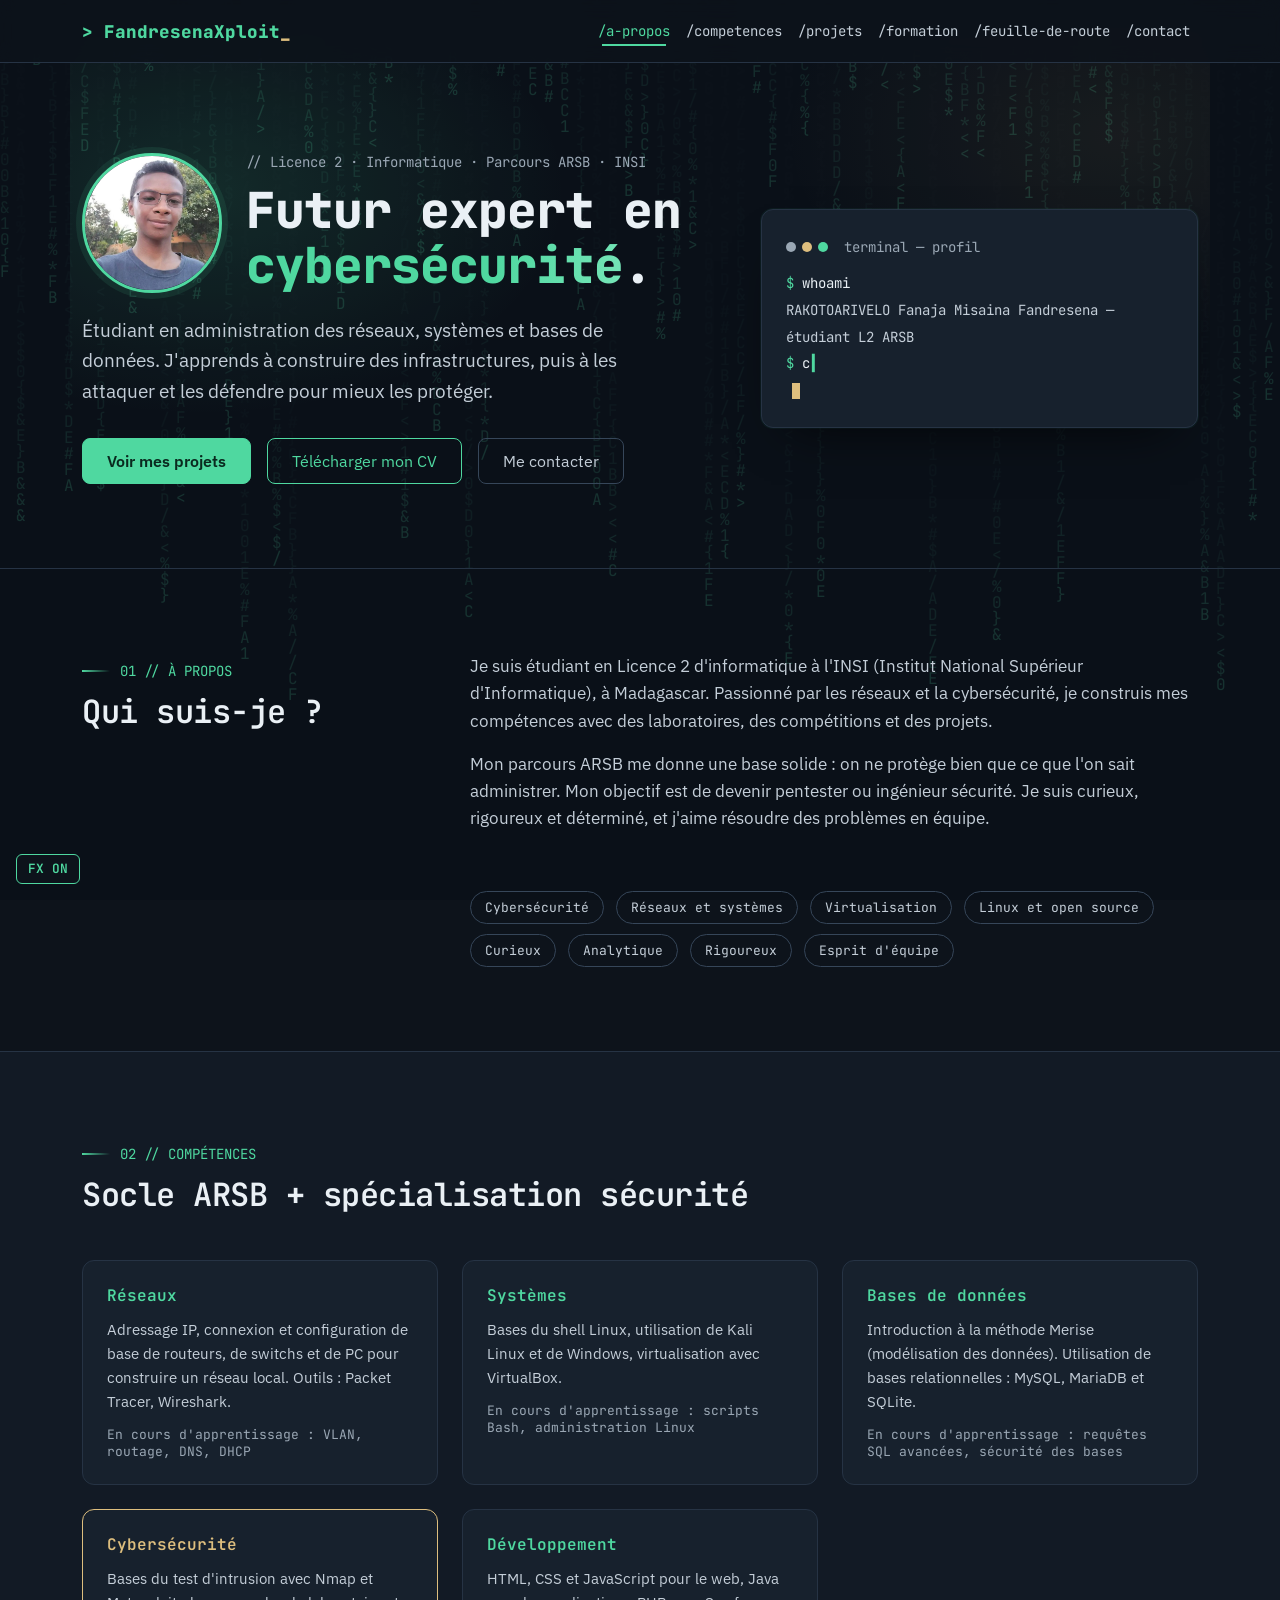
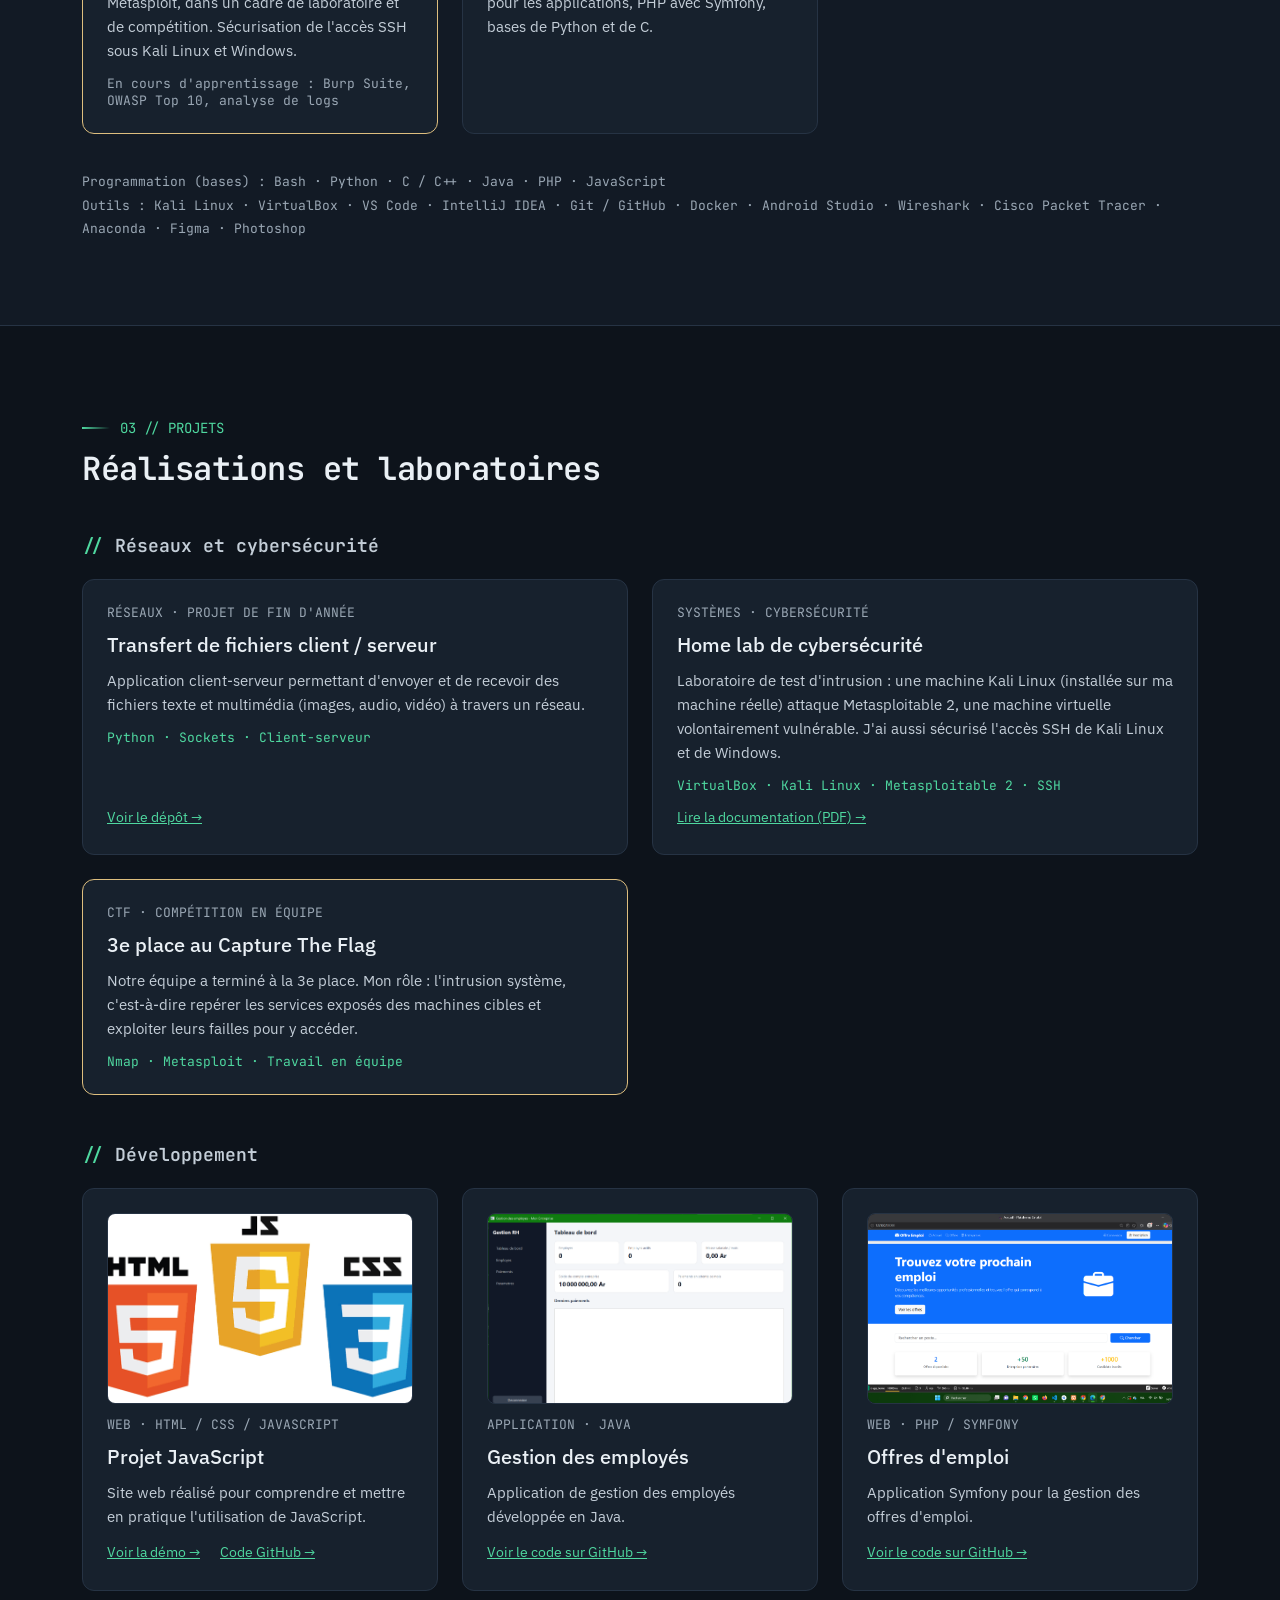
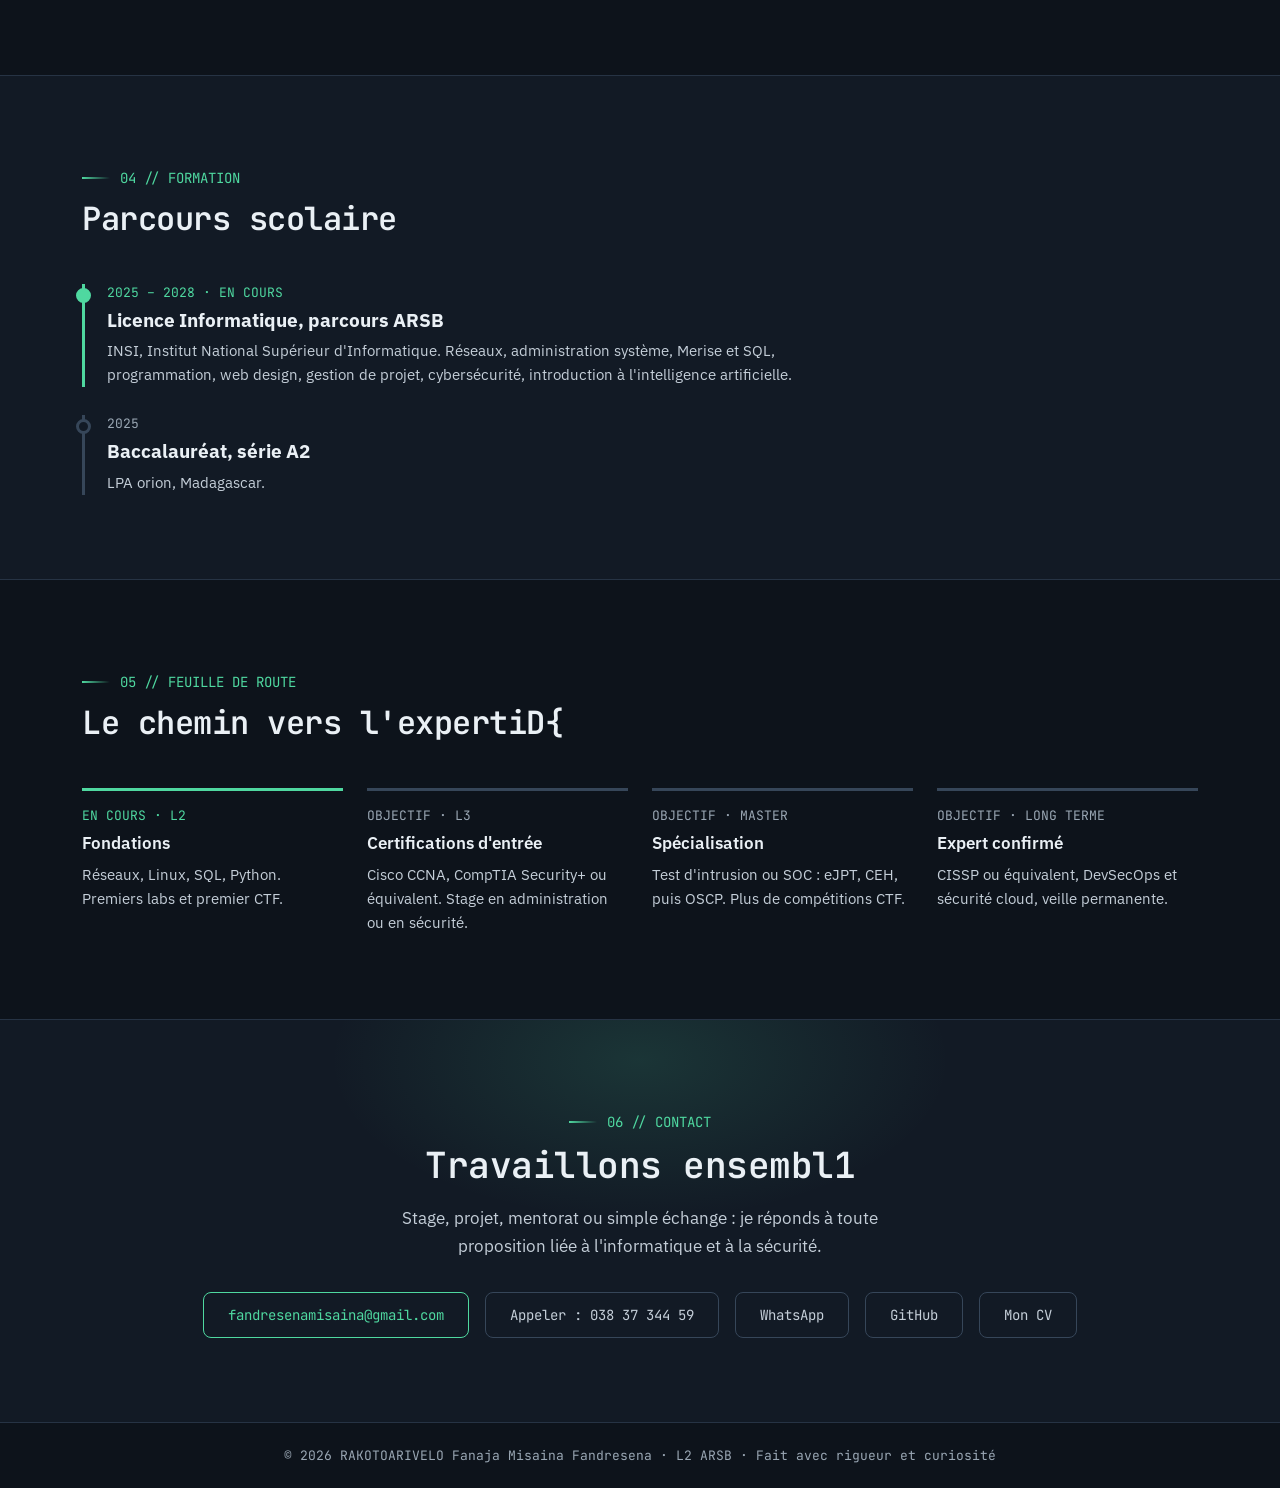
==== index.html @ 33acb869 "porte_folio_fandresena" ====
<!DOCTYPE html>
<html lang="fr" data-bs-theme="dark">

<head>
    <meta charset="utf-8">
    <meta name="viewport" content="width=device-width, initial-scale=1">
    <title>Fandresena RAKOTOARIVELO · Portfolio </title>
    <meta name="description"
        content="Portfolio de RAKOTOARIVELO Fanaja Misaina Fandresena, étudiant en L2 Informatique (parcours ARSB) à l'INSI Madagascar, futur expert en cybersécurité.">
    <meta name="keywords"
        content="Fandresena, cybersécurité, portfolio, étudiant informatique, INSI Madagascar, réseaux, Linux, pentest, CTF">
    <meta name="author" content="RAKOTOARIVELO Fanaja Misaina Fandresena">
    <meta name="robots" content="index, follow">
    <meta name="theme-color" content="#161D27">
    <link rel="canonical" href="https://fandresenamisaina.github.io/">
    <link rel="icon" type="image/png" href="favicon.png">

    <meta property="og:type" content="website">
    <meta property="og:title" content="Fandresena RAKOTOARIVELO · Portfolio">
    <meta property="og:description"
        content="Étudiant en L2 Informatique (ARSB), passionné de cybersécurité, de réseaux et d'administration système.">
    <meta property="og:url" content="https://fandresenamisaina.github.io/">
    <meta property="og:image" content="https://fandresenamisaina.github.io/images/profil.jpg">
    <meta property="og:image:alt" content="Portrait de Fandresena RAKOTOARIVELO">
    <meta property="og:locale" content="fr_FR">

    <meta name="twitter:card" content="summary">
    <meta name="twitter:title" content="Fandresena RAKOTOARIVELO · Portfolio">
    <meta name="twitter:description"
        content="Étudiant en L2 Informatique (ARSB), passionné de cybersécurité, de réseaux et d'administration système.">
    <meta name="twitter:image" content="https://fandresenamisaina.github.io/images/profil.jpg">

    <link rel="preconnect" href="https://fonts.googleapis.com">
    <link rel="preconnect" href="https://fonts.gstatic.com" crossorigin>
    <link rel="stylesheet"
        href="https://fonts.googleapis.com/css2?family=JetBrains+Mono:wght@400;600;800&family=IBM+Plex+Sans:wght@400;500;600&display=swap">

    <script type="application/ld+json">
{"@context":"https://schema.org","@type":"Person","name":"RAKOTOARIVELO Fanaja Misaina Fandresena",
"url":"https://fandresenamisaina.github.io/","image":"https://fandresenamisaina.github.io/images/profil.jpg",
"jobTitle":"Étudiant en Licence Informatique",
"knowsAbout":["Cybersécurité","Réseaux","Administration système","Test d'intrusion","Linux"],
"affiliation":{"@type":"CollegeOrUniversity","name":"INSI - Institut National Supérieur d'Informatique"},
"sameAs":["https://github.com/fandresenamisaina"]}
</script>

    <!-- Bootstrap (dossier local) puis thème du portfolio -->
    <script>document.documentElement.classList.add('js');</script>
    <link rel="stylesheet" href="bootstrap-5.3.8-dist/css/bootstrap.min.css">
    <link rel="stylesheet" href="css/folio.css">
    <link rel="stylesheet" href="css/cyber.css">
    <link rel="stylesheet" href="css/reveal.css">

</head>

<body data-bs-spy="scroll" data-bs-target="#menu" data-bs-offset="80">
    <a class="skip" href="#main">Aller au contenu</a>

    <header class="sticky-top">
        <nav class="navbar navbar-expand-lg" aria-label="Navigation principale">
            <div class="container">
                <a class="navbar-brand" href="#main">&gt; FandresenaXploit<span>_</span></a>
                <button class="navbar-toggler" type="button" data-bs-toggle="collapse" data-bs-target="#menu"
                    aria-controls="menu" aria-expanded="false" aria-label="Ouvrir le menu">
                    <span class="navbar-toggler-icon"></span>
                </button>
                <div class="collapse navbar-collapse justify-content-end" id="menu">
                    <ul class="navbar-nav">
                        <li class="nav-item"><a class="nav-link" href="#apropos">/a-propos</a></li>
                        <li class="nav-item"><a class="nav-link" href="#competences">/competences</a></li>
                        <li class="nav-item"><a class="nav-link" href="#projets">/projets</a></li>
                        <li class="nav-item"><a class="nav-link" href="#formation">/formation</a></li>
                        <li class="nav-item"><a class="nav-link" href="#feuille">/feuille-de-route</a></li>
                        <li class="nav-item"><a class="nav-link" href="#contact">/contact</a></li>
                    </ul>
                </div>
            </div>
        </nav>
    </header>

    <main id="main">

        <!-- ACCUEIL -->
        <div class="container hero">
            <div class="row align-items-center g-5">
                <div class="col-lg-7">
                    <div class="id-row">
                        <img class="photo" src="images/profil.jpg" width="140" height="140" loading="eager"
                            fetchpriority="high" decoding="async" alt="Portrait de Fandresena RAKOTOARIVELO"
                            onerror="this.style.display='none'">
                        <div class="id-text">
                            <div class="kicker">// Licence 2 · Informatique · Parcours ARSB · INSI</div>
                            <h1>Futur expert en <em>cybersécurité</em>.</h1>
                        </div>
                    </div>
                    <p class="hero-lead">Étudiant en administration des réseaux, systèmes et bases de données.
                        J'apprends à construire des infrastructures, puis à les attaquer et les défendre pour mieux les
                        protéger.</p>
                    <div class="btns d-flex flex-wrap gap-3">
                        <a class="btn btn-folio primary" href="#projets">Voir mes projets</a>
                        <a class="btn btn-folio" href="Documentation/CV Fandresena_ARSB.pdf"
                            download="CV_Fandresena_RAKOTOARIVELO.pdf">Télécharger mon CV</a>
                        <a class="btn btn-folio ghost" href="#contact">Me contacter</a>
                    </div>
                </div>
                <div class="col-lg-5">
                    <div class="term" role="img"
                        aria-label="Profil au format terminal : étudiant L2 ARSB, objectif expert en cybersécurité et administration système, en apprentissage continu">
                        <div class="title">terminal — profil</div>
                        <div><span class="p">$</span> whoami</div>
                        <div class="out">RAKOTOARIVELO Fanaja Misaina Fandresena — étudiant L2 ARSB</div>
                        <div><span class="p">$</span> cat objectif.txt</div>
                        <div class="out">Devenir expert en cybersécurité et administration système</div>
                        <div><span class="p">$</span> ls focus/</div>
                        <div class="out">reseaux/ systemes/ bases-de-donnees/ pentest/ defense/</div>
                        <div><span class="p">$</span> status</div>
                        <div class="warn">en apprentissage continu</div>
                    </div>
                </div>
            </div>
        </div>

        <!-- A PROPOS -->
        <section id="apropos" aria-labelledby="t-apropos">
            <div class="container about">
                <div class="row g-5">
                    <div class="col-lg-4">
                        <div class="tag">01 // À PROPOS</div>
                        <h2 id="t-apropos">Qui suis-je ?</h2>
                    </div>
                    <div class="col-lg-8">
                        <p>Je suis étudiant en Licence 2 d'informatique à l'INSI (Institut National Supérieur
                            d'Informatique), à Madagascar. Passionné par les réseaux et la cybersécurité, je construis
                            mes compétences avec des laboratoires, des compétitions et des projets.</p>
                        <p>Mon parcours ARSB me donne une base solide : on ne protège bien que ce que l'on sait
                            administrer. Mon objectif est de devenir pentester ou ingénieur sécurité. Je suis curieux,
                            rigoureux et déterminé, et j'aime résoudre des problèmes en équipe.</p>
                        <div class="pills">
                            <span class="badge rounded-pill">Malagasy (maternelle)</span>
                            <span class="badge rounded-pill">Français (B2)</span>
                        </div>
                        <div class="pills">
                            <span class="badge rounded-pill">Cybersécurité</span>
                            <span class="badge rounded-pill">Réseaux et systèmes</span>
                            <span class="badge rounded-pill">Virtualisation</span>
                            <span class="badge rounded-pill">Linux et open source</span>
                        </div>
                        <div class="pills">
                            <span class="badge rounded-pill">Curieux</span>
                            <span class="badge rounded-pill">Analytique</span>
                            <span class="badge rounded-pill">Rigoureux</span>
                            <span class="badge rounded-pill">Esprit d'équipe</span>
                        </div>
                    </div>
                </div>
            </div>
        </section>

        <!-- COMPETENCES -->
        <section id="competences" class="alt" aria-labelledby="t-competences">
            <div class="container">
                <div class="tag">02 // COMPÉTENCES</div>
                <h2 id="t-competences">Socle ARSB + spécialisation sécurité</h2>
                <div class="row g-4">
                    <div class="col-md-6 col-lg-4">
                        <div class="card">
                            <div class="card-body">
                                <div class="name">Réseaux</div>
                                <div class="desc">Adressage IP, connexion et configuration de base de routeurs, de
                                    switchs
                                    et de PC pour construire un réseau local. Outils : Packet Tracer, Wireshark.</div>
                                <div class="meta">En cours d'apprentissage : VLAN, routage, DNS, DHCP</div>
                            </div>
                        </div>
                    </div>
                    <div class="col-md-6 col-lg-4">
                        <div class="card">
                            <div class="card-body">
                                <div class="name">Systèmes</div>
                                <div class="desc">Bases du shell Linux, utilisation de Kali Linux et de Windows,
                                    virtualisation avec VirtualBox.</div>
                                <div class="meta">En cours d'apprentissage : scripts Bash, administration Linux</div>
                            </div>
                        </div>
                    </div>
                    <div class="col-md-6 col-lg-4">
                        <div class="card">
                            <div class="card-body">
                                <div class="name">Bases de données</div>
                                <div class="desc">Introduction à la méthode Merise (modélisation des données).
                                    Utilisation
                                    de bases relationnelles : MySQL, MariaDB et SQLite.</div>
                                <div class="meta">En cours d'apprentissage : requêtes SQL avancées, sécurité des bases
                                </div>
                            </div>
                        </div>
                    </div>
                    <div class="col-md-6 col-lg-4">
                        <div class="card hl">
                            <div class="card-body">
                                <div class="name">Cybersécurité</div>
                                <div class="desc">Bases du test d'intrusion avec Nmap et Metasploit, dans un cadre de
                                    laboratoire et de compétition. Sécurisation de l'accès SSH sous Kali Linux et
                                    Windows.
                                </div>
                                <div class="meta">En cours d'apprentissage : Burp Suite, OWASP Top 10, analyse de logs
                                </div>
                            </div>
                        </div>
                    </div>
                    <div class="col-md-6 col-lg-4">
                        <div class="card">
                            <div class="card-body">
                                <div class="name">Développement</div>
                                <div class="desc">HTML, CSS et JavaScript pour le web, Java pour les applications, PHP
                                    avec
                                    Symfony, bases de Python et de C.</div>
                            </div>
                        </div>
                    </div>
                </div>
                <div class="note">Programmation (bases) : Bash · Python · C / C++ · Java · PHP · JavaScript<br>
                    Outils : Kali Linux · VirtualBox · VS Code · IntelliJ IDEA · Git / GitHub · Docker · Android Studio
                    · Wireshark · Cisco Packet Tracer · Anaconda · Figma · Photoshop</div>
            </div>
        </section>

        <!-- PROJETS -->
        <section id="projets" aria-labelledby="t-projets">
            <div class="container">
                <div class="tag">03 // PROJETS</div>
                <h2 id="t-projets">Réalisations et laboratoires</h2>

                <h3 class="sub">Réseaux et cybersécurité</h3>
                <div class="row g-4">
                    <div class="col-md-6">
                        <article class="card">
                            <div class="card-body">
                                <div class="meta">RÉSEAUX · PROJET DE FIN D'ANNÉE</div>
                                <h3>Transfert de fichiers client / serveur</h3>
                                <p>Application client-serveur permettant d'envoyer et de recevoir des fichiers texte et
                                    multimédia (images, audio, vidéo) à travers un réseau.</p>
                                <div class="stack">Python · Sockets · Client-serveur</div>
                                <div class="row-links"><a
                                        href="https://github.com/KIADY04/Sujet4_Transfert_de_Fichiers_Multim-dia_et_Textes_Client_Serveur"
                                        target="_blank" rel="noopener noreferrer">Voir le dépôt →</a></div>
                            </div>
                        </article>
                    </div>
                    <div class="col-md-6">
                        <article class="card">
                            <div class="card-body">
                                <div class="meta">SYSTÈMES · CYBERSÉCURITÉ</div>
                                <h3>Home lab de cybersécurité</h3>
                                <p>Laboratoire de test d'intrusion : une machine Kali Linux (installée sur ma machine
                                    réelle) attaque Metasploitable 2, une machine virtuelle volontairement vulnérable.
                                    J'ai
                                    aussi sécurisé l'accès SSH de Kali Linux et de Windows.</p>
                                <div class="stack">VirtualBox · Kali Linux · Metasploitable 2 · SSH</div>
                                <div class="row-links"><a href="Documentation/Documentation_SSH.pdf" target="_blank"
                                        rel="noopener noreferrer">Lire la documentation (PDF) →</a></div>
                            </div>
                        </article>
                    </div>
                    <div class="col-md-6">
                        <article class="card hl">
                            <div class="card-body">
                                <div class="meta">CTF · COMPÉTITION EN ÉQUIPE</div>
                                <h3>3e place au Capture The Flag</h3>
                                <!-- À COMPLÉTER : nom de l'événement, date, nombre d'équipes (ex. « 3e sur 20 équipes, CTF INSI 2026 ») -->
                                <p>Notre équipe a terminé à la 3e place. Mon rôle : l'intrusion système, c'est-à-dire
                                    repérer les services exposés des machines cibles et exploiter leurs failles pour y
                                    accéder.</p>
                                <div class="stack">Nmap · Metasploit · Travail en équipe</div>
                            </div>
                        </article>
                    </div>
                </div>

                <h3 class="sub">Développement</h3>
                <div class="row g-4">
                    <div class="col-md-6 col-lg-4">
                        <article class="card">
                            <div class="card-body">
                                <a class="shot" href="https://fandresenamisaina.github.io/projetjavascript/"
                                    target="_blank" rel="noopener noreferrer"
                                    aria-label="Ouvrir la démo en ligne du projet JavaScript">
                                    <img src="images/images.png" width="640" height="400" loading="lazy"
                                        decoding="async" alt="Capture d'écran du projet JavaScript"
                                        onerror="this.style.display='none'">
                                </a>
                                <div class="meta">WEB · HTML / CSS / JAVASCRIPT</div>
                                <h3>Projet JavaScript</h3>
                                <p>Site web réalisé pour comprendre et mettre en pratique l'utilisation de JavaScript.
                                </p>
                                <div class="row-links">
                                    <a href="https://fandresenamisaina.github.io/projetjavascript/" target="_blank"
                                        rel="noopener noreferrer">Voir la démo →</a>
                                    <a href="https://github.com/fandresenamisaina/projetjavascript" target="_blank"
                                        rel="noopener noreferrer">Code GitHub →</a>
                                </div>
                            </div>
                        </article>
                    </div>
                    <div class="col-md-6 col-lg-4">
                        <article class="card">
                            <div class="card-body">
                                <a class="shot" href="https://github.com/fandresenamisaina/GestionEployer"
                                    target="_blank" rel="noopener noreferrer"
                                    aria-label="Voir le code de Gestion des employés sur GitHub">
                                    <img src="images/Capture d'écran 2026-10-14 143944.png" width="640" height="400"
                                        loading="lazy" decoding="async"
                                        alt="Capture d'écran de l'application Gestion des employés"
                                        onerror="this.style.display='none'">
                                </a>
                                <div class="meta">APPLICATION · JAVA</div>
                                <h3>Gestion des employés</h3>
                                <p>Application de gestion des employés développée en Java.</p>
                                <div class="row-links"><a href="https://github.com/fandresenamisaina/GestionEployer"
                                        target="_blank" rel="noopener noreferrer">Voir le code sur GitHub →</a></div>
                            </div>
                        </article>
                    </div>
                    <div class="col-md-6 col-lg-4">
                        <article class="card">
                            <div class="card-body">
                                <a class="shot" href="https://github.com/fandresenamisaina/symfony_offres_employe"
                                    target="_blank" rel="noopener noreferrer"
                                    aria-label="Voir le code des offres d'emploi sur GitHub">
                                    <img src="images/Capture d'écran 2026-10-14 135853.png" width="640" height="400"
                                        loading="lazy" decoding="async"
                                        alt="Capture d'écran de l'application d'offres d'emploi Symfony"
                                        onerror="this.style.display='none'">
                                </a>
                                <div class="meta">WEB · PHP / SYMFONY</div>
                                <h3>Offres d'emploi</h3>
                                <p>Application Symfony pour la gestion des offres d'emploi.</p>
                                <div class="row-links"><a
                                        href="https://github.com/fandresenamisaina/symfony_offres_employe"
                                        target="_blank" rel="noopener noreferrer">Voir le code sur GitHub →</a></div>
                            </div>
                        </article>
                    </div>
                </div>
            </div>
        </section>

        <!-- FORMATION -->
        <section id="formation" class="alt" aria-labelledby="t-formation">
            <div class="container">
                <div class="tag">04 // FORMATION</div>
                <h2 id="t-formation">Parcours scolaire</h2>
                <div class="timeline">
                    <div class="tl now">
                        <div class="when">2025 – 2028 · EN COURS</div>
                        <b>Licence Informatique, parcours ARSB</b>
                        <div>INSI, Institut National Supérieur d'Informatique. Réseaux, administration système, Merise
                            et SQL, programmation, web design, gestion de projet, cybersécurité, introduction à
                            l'intelligence artificielle.</div>
                    </div>
                    <div class="tl">
                        <div class="when">2025</div>
                        <b>Baccalauréat, série A2</b>
                        <div>LPA orion, Madagascar.</div>
                    </div>
                </div>
            </div>
        </section>

        <!-- FEUILLE DE ROUTE -->
        <section id="feuille" aria-labelledby="t-feuille">
            <div class="container">
                <div class="tag">05 // FEUILLE DE ROUTE</div>
                <h2 id="t-feuille">Le chemin vers l'expertise</h2>
                <div class="row g-4">
                    <div class="col-md-6 col-lg-3">
                        <div class="step now">
                            <div class="when">EN COURS · L2</div><b>Fondations</b>
                            <div>Réseaux, Linux, SQL, Python. Premiers labs et premier CTF.</div>
                        </div>
                    </div>
                    <div class="col-md-6 col-lg-3">
                        <div class="step">
                            <div class="when">OBJECTIF · L3</div><b>Certifications d'entrée</b>
                            <div>Cisco CCNA, CompTIA Security+ ou équivalent. Stage en administration ou en sécurité.
                            </div>
                        </div>
                    </div>
                    <div class="col-md-6 col-lg-3">
                        <div class="step">
                            <div class="when">OBJECTIF · MASTER</div><b>Spécialisation</b>
                            <div>Test d'intrusion ou SOC : eJPT, CEH, puis OSCP. Plus de compétitions CTF.</div>
                        </div>
                    </div>
                    <div class="col-md-6 col-lg-3">
                        <div class="step">
                            <div class="when">OBJECTIF · LONG TERME</div><b>Expert confirmé</b>
                            <div>CISSP ou équivalent, DevSecOps et sécurité cloud, veille permanente.</div>
                        </div>
                    </div>
                </div>
            </div>
        </section>

        <!-- CONTACT -->
        <section id="contact" class="contact alt" aria-labelledby="t-contact">
            <div class="container">
                <div class="tag">06 // CONTACT</div>
                <h2 id="t-contact">Travaillons ensemble</h2>
                <p>Stage, projet, mentorat ou simple échange : je réponds à toute proposition liée à l'informatique et
                    à la sécurité.</p>
                <div class="links d-flex flex-wrap justify-content-center gap-3">
                    <a class="btn btn-folio main"
                        href="mailto:fandresenamisaina@gmail.com">fandresenamisaina@gmail.com</a>
                    <a class="btn btn-folio" href="tel:+261383734459">Appeler : 038 37 344 59</a>
                    <a class="btn btn-folio" href="https://wa.me/261383734459" target="_blank"
                        rel="noopener noreferrer">WhatsApp</a>
                    <a class="btn btn-folio" href="https://github.com/fandresenamisaina" target="_blank"
                        rel="noopener noreferrer">GitHub</a>
                    <a class="btn btn-folio" href="Documentation/CV%20Fandresena_ARSB.pdf" target="_blank"
                        rel="noopener noreferrer">Mon CV</a>
                </div>
            </div>
        </section>

    </main>
    <button class="scroll-top" id="scrollTop" type="button" aria-label="Retour en haut">↑</button>

    <footer>© 2026 RAKOTOARIVELO Fanaja Misaina Fandresena · L2 ARSB · Fait avec rigueur et curiosité</footer>

    <script src="bootstrap-5.3.8-dist/js/bootstrap.bundle.min.js"></script>
    <script>
        (function () {
            // Barre de progression
            var bar = document.createElement('div');
            bar.className = 'progress-top';
            document.body.appendChild(bar);
            function onScroll() {
                var h = document.documentElement;
                var max = h.scrollHeight - h.clientHeight;
                bar.style.width = (max > 0 ? (h.scrollTop / max) * 100 : 0) + '%';
            }
            window.addEventListener('scroll', onScroll, { passive: true });
            onScroll();

            // Retour en haut
            var st = document.getElementById('scrollTop');
            window.addEventListener('scroll', function () {
                st.classList.toggle('show', window.scrollY > 600);
            }, { passive: true });
            st.addEventListener('click', function () {
                window.scrollTo({ top: 0, behavior: 'smooth' });
            });

            // Fermer le menu mobile après un clic
            document.querySelectorAll('#menu .nav-link').forEach(function (a) {
                a.addEventListener('click', function () {
                    var m = document.getElementById('menu');
                    if (m.classList.contains('show')) bootstrap.Collapse.getOrCreateInstance(m).hide();
                });
            });

            // Respect de prefers-reduced-motion
            if (window.matchMedia('(prefers-reduced-motion: reduce)').matches) {
                document.querySelectorAll('.reveal').forEach(function (el) { el.classList.add('in'); });
            }

            // Apparition au défilement
            var targets = document.querySelectorAll(
                '.hero .col-lg-7 > *, .term, section .tag, section h2, h3.sub, .about p, .pills, ' +
                '.card, .step, .tl, .note, .contact p, .links'
            );
            targets.forEach(function (el) {
                el.classList.add('reveal');
                var i = Array.prototype.indexOf.call(el.parentNode.children, el);
                el.style.setProperty('--d', Math.min(i, 5) * 0.08 + 's');
            });

            if (!('IntersectionObserver' in window)) {
                targets.forEach(function (el) { el.classList.add('in'); });
                return;
            }
            var io = new IntersectionObserver(function (entries) {
                entries.forEach(function (e) {
                    if (e.isIntersecting) { e.target.classList.add('in'); io.unobserve(e.target); }
                });
            }, { threshold: 0.12 });
            targets.forEach(function (el) { io.observe(el); });
        })();
    </script>
    <script src="js/cyber.js" defer></script>
    <script src="js/reveal.js" defer></script>
</body>

</html>
---- css/cyber.css ----
/* Effets cyber : à charger après folio.css */
#matrix{position:fixed;inset:0;width:100%;height:100%;pointer-events:none;z-index:0;opacity:.16}
.fx-off #matrix{display:none}
@media (max-width:576px){#matrix{opacity:.12}}

/* Curseur du terminal (la dernière ligne a déjà le sien) */
.term .typing:not(.warn)::after{content:"\258D";margin-left:2px;color:#4FD8A0;animation:fx-blink 1s steps(1) infinite}
@keyframes fx-blink{50%{opacity:0}}

/* Glitch du titre */
.glitch{position:relative;display:inline-block}
.glitch::before,.glitch::after{content:attr(data-text);position:absolute;left:0;top:0;width:100%;opacity:0;pointer-events:none;-webkit-text-fill-color:currentColor}
.glitch.go::before{opacity:.9;color:#ff3b6b;transform:translateX(-3px);animation:fx-glitch .45s steps(2)}
.glitch.go::after{opacity:.9;color:#3bd6ff;transform:translateX(3px);animation:fx-glitch .45s steps(2) reverse}
@keyframes fx-glitch{
    0%{clip-path:inset(10% 0 70% 0)}25%{clip-path:inset(60% 0 5% 0)}
    50%{clip-path:inset(30% 0 40% 0)}75%{clip-path:inset(80% 0 2% 0)}100%{clip-path:inset(0 0 90% 0)}
}

/* Cartes : halo qui suit la souris */
.card.tilt{will-change:transform}
.card.tilt::after{content:"";position:absolute;inset:0;border-radius:inherit;pointer-events:none;opacity:0;
    background:radial-gradient(260px circle at var(--mx,50%) var(--my,50%),rgba(79,216,160,.18),transparent 60%);
    transition:opacity .2s}
.card.tilt:hover::after{opacity:1}

/* Bouton FX */
.fx-toggle{position:fixed;left:1rem;bottom:calc(1rem + env(safe-area-inset-bottom,0px));z-index:1030;padding:.35rem .7rem;border-radius:6px;
    border:1px solid #4FD8A0;background:#0D131B;color:#4FD8A0;font:600 .8rem "JetBrains Mono",monospace;cursor:pointer}
.fx-toggle:hover,.fx-toggle:focus-visible{background:#4FD8A0;color:#0D131B;outline:none}

/* Konami */
#granted{position:fixed;inset:0;z-index:2000;display:flex;align-items:center;justify-content:center;
    background:rgba(6,10,15,.94);color:#4FD8A0;font:800 clamp(1.5rem,6vw,3.5rem) "JetBrains Mono",monospace;
    text-align:center;cursor:pointer;animation:fx-in .3s}
#granted small{display:block;margin-top:1rem;font:400 1rem "IBM Plex Sans",sans-serif;color:#cfd8e3}
@keyframes fx-in{from{opacity:0;transform:scale(1.05)}}

/* Animations coupées */
.fx-off .glitch.go::before,.fx-off .glitch.go::after,.fx-off .card.tilt::after{display:none}

/* Toucher : le halo suit le doigt */
.card.tilt.touch-on::after{opacity:1}
---- css/reveal.css ----
/* Animations d'apparition du contenu : à charger après folio.css et cyber.css */
.js [data-fx]{opacity:0;
    transition:opacity .7s ease,transform .8s cubic-bezier(.2,.7,.2,1),filter .7s ease;
    transition-delay:var(--d,0s)}

/* Variantes (état de départ) */
.js [data-fx=up]{transform:translateY(36px)}
.js [data-fx=left]{transform:translateX(-48px)}
.js [data-fx=right]{transform:translateX(48px);filter:blur(6px)}
.js [data-fx=zoom]{transform:scale(.8)}
.js [data-fx=blur]{transform:translateY(14px);filter:blur(10px)}
.js [data-fx=pop]{transform:scale(.5);transition-timing-function:cubic-bezier(.34,1.56,.64,1)}
.js [data-fx=flip]{transform:perspective(800px) rotateX(-55deg) translateY(30px);transform-origin:top center}

/* État final commun */
.js [data-fx].fx-show{opacity:1;transform:none;filter:none}

/* Texte mot par mot */
.w{display:inline-block}
.js [data-fx=words]{opacity:1;transform:none;filter:none;transition:none}
.js [data-fx=words] .w{opacity:0;transform:translateY(.7em);
    transition:opacity .5s ease,transform .5s cubic-bezier(.2,.7,.2,1);
    transition-delay:calc(var(--i,0) * .035s + .2s)}
.js [data-fx=words].fx-show .w{opacity:1;transform:none}

/* Impulsion unique sur les cartes mises en avant */
.js [data-fx].fx-show.hl{animation:fx-pulse 1.2s ease-out .7s 1}
@keyframes fx-pulse{
    from{box-shadow:0 0 0 0 rgba(221,190,126,.5)}
    to{box-shadow:0 0 0 16px rgba(221,190,126,0)}
}

/* Mouvement réduit ou FX coupés : tout s'affiche directement */
@media (prefers-reduced-motion:reduce){
    :root:not(.fx-on) [data-fx],:root:not(.fx-on) [data-fx] .w{opacity:1!important;transform:none!important;filter:none!important;transition:none!important;animation:none!important}
}
.fx-off [data-fx],.fx-off [data-fx] .w{opacity:1!important;transform:none!important;filter:none!important;transition:none!important;animation:none!important}

/* Petits écrans : déplacements plus courts, pour ne jamais dépasser la largeur */
@media (max-width:600px){
    .js [data-fx=left]{transform:translateX(-20px)}
    .js [data-fx=right]{transform:translateX(20px)}
}
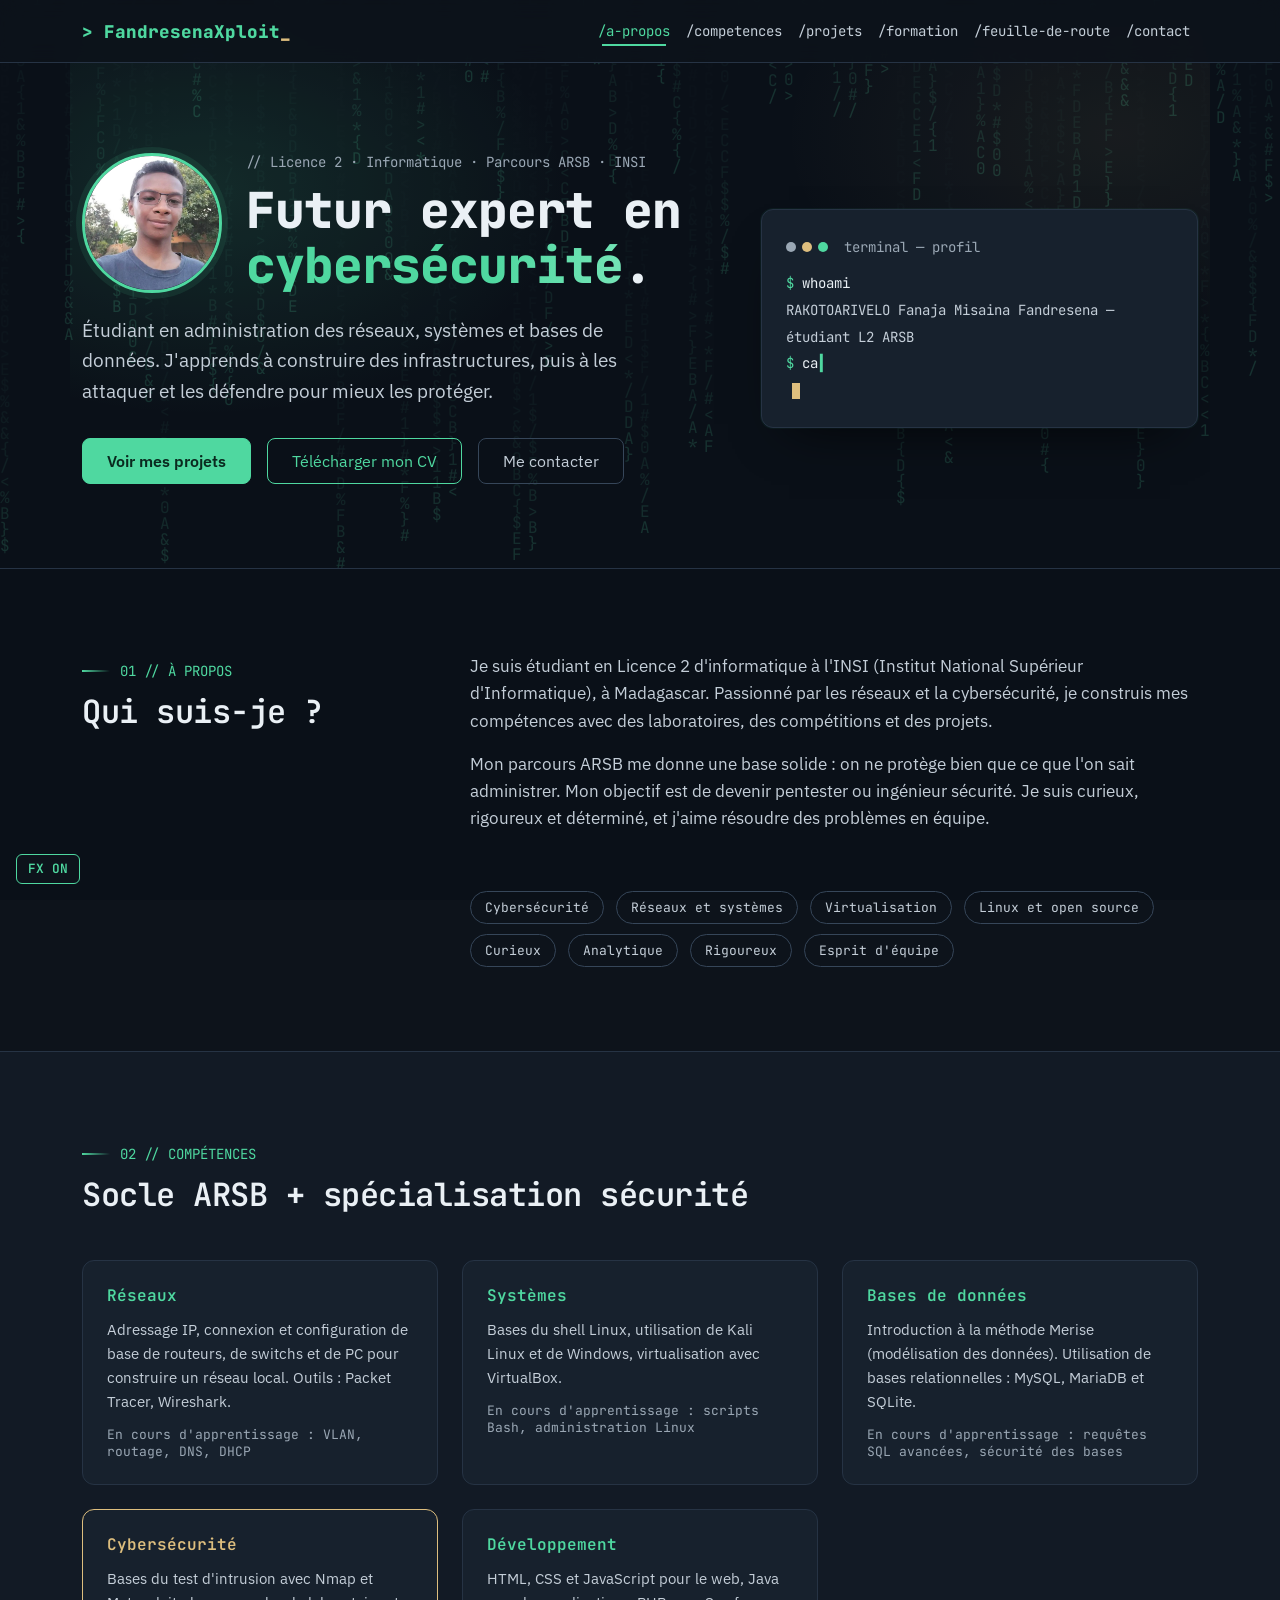
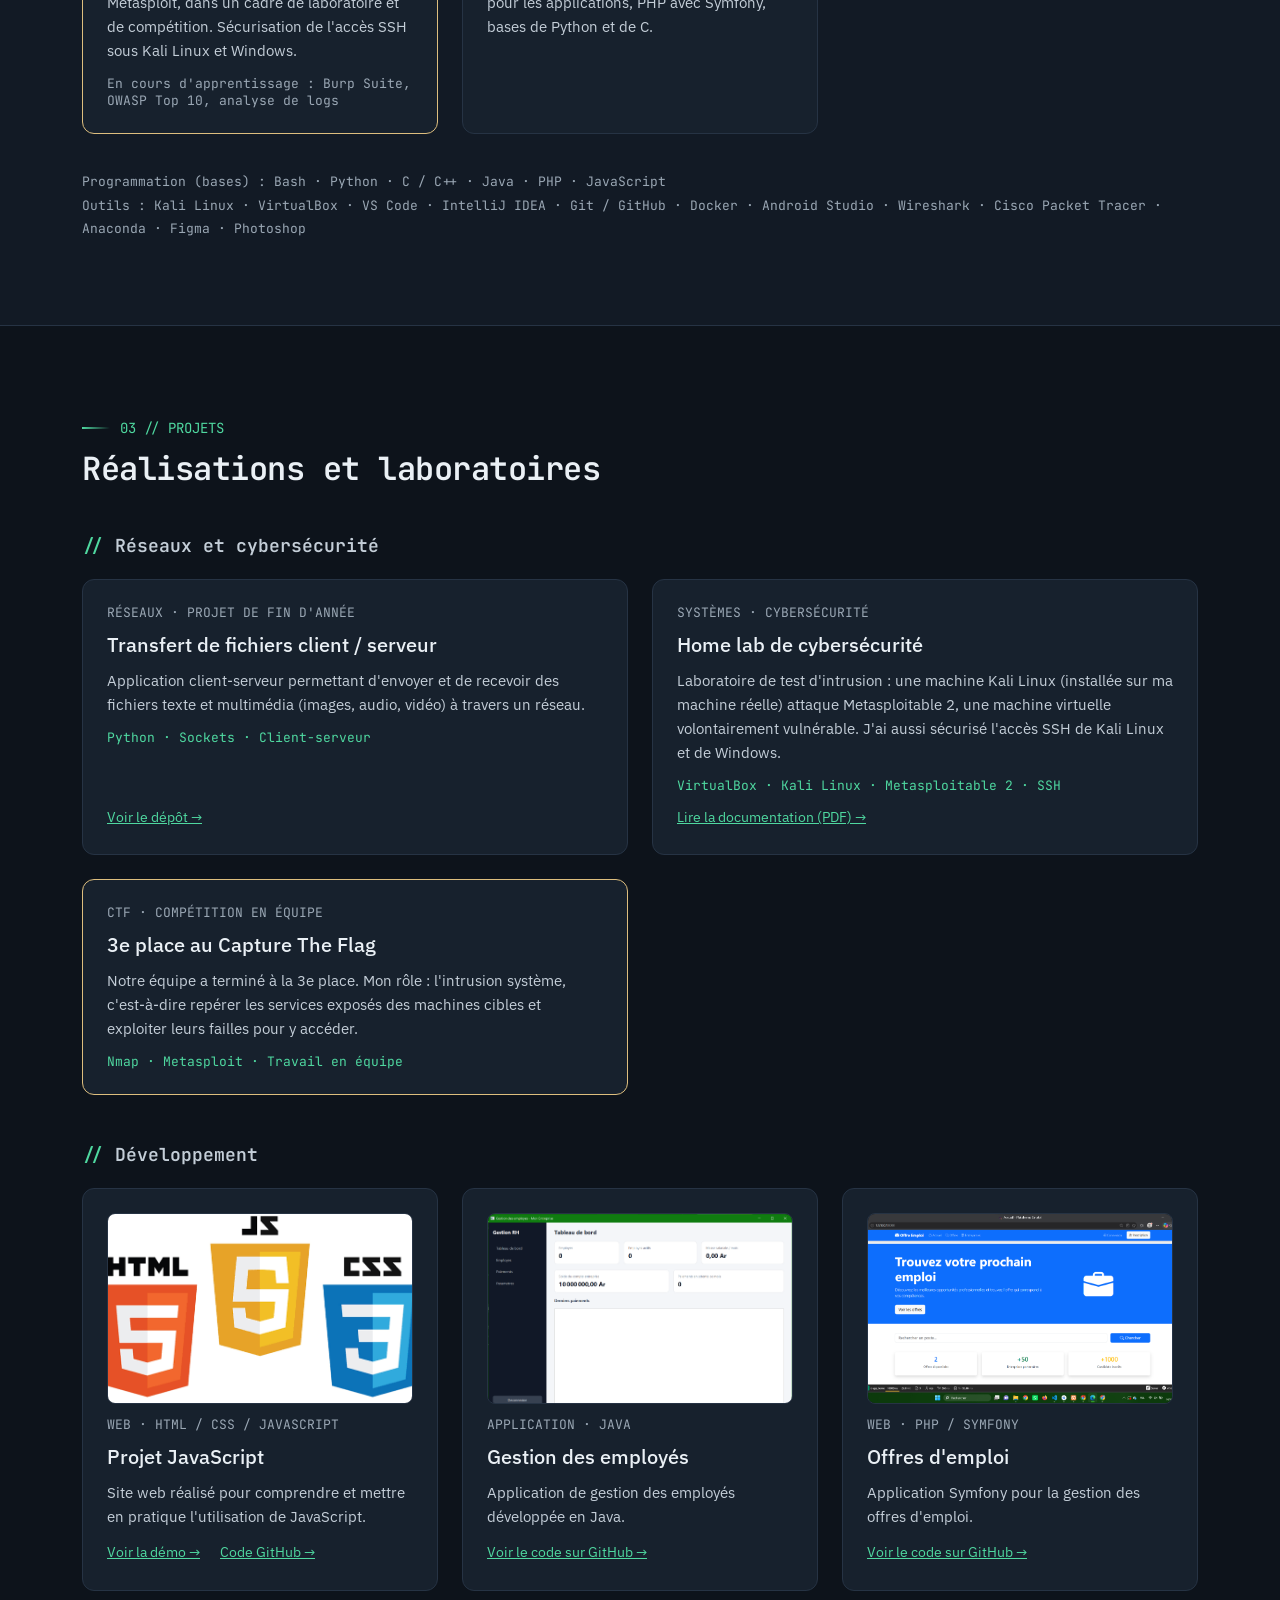
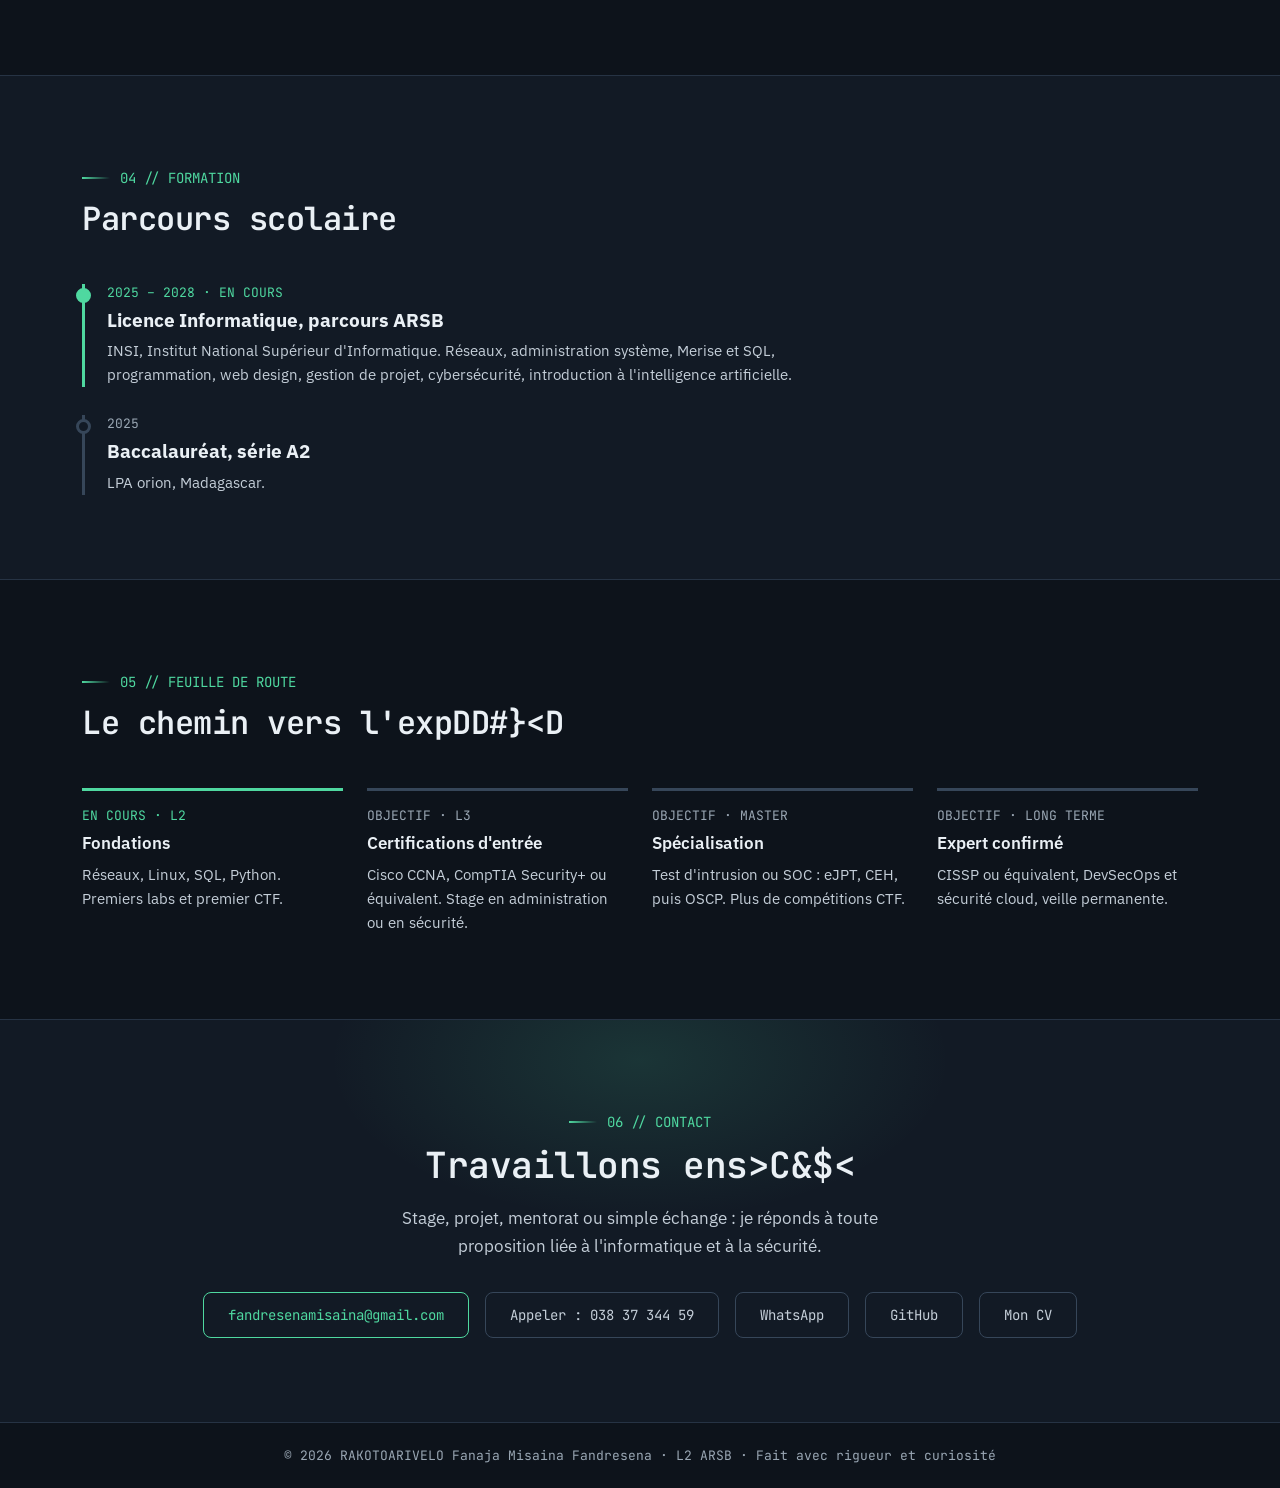
==== commit 83a4cd06: "porte_folio_fandresena" ====
--- a/index.html
+++ b/index.html
@@ -98,7 +98,7 @@
                         protéger.</p>
                     <div class="btns d-flex flex-wrap gap-3">
                         <a class="btn btn-folio primary" href="#projets">Voir mes projets</a>
-                        <a class="btn btn-folio" href="Documentation/CV Fandresena_ARSB.pdf"
+                        <a class="btn btn-folio" href="Documentation/CV Fandresena_ARSB.pdf" target="_blank" rel="noopener noreferrer"
                             download="CV_Fandresena_RAKOTOARIVELO.pdf">Télécharger mon CV</a>
                         <a class="btn btn-folio ghost" href="#contact">Me contacter</a>
                     </div>
@@ -417,7 +417,7 @@
                         rel="noopener noreferrer">WhatsApp</a>
                     <a class="btn btn-folio" href="https://github.com/fandresenamisaina" target="_blank"
                         rel="noopener noreferrer">GitHub</a>
-                    <a class="btn btn-folio" href="Documentation/CV%20Fandresena_ARSB.pdf" target="_blank"
+                    <a class="btn btn-folio" href="Documentation/CV Fandresena_ARSB.pdf" target="_blank"
                         rel="noopener noreferrer">Mon CV</a>
                 </div>
             </div>
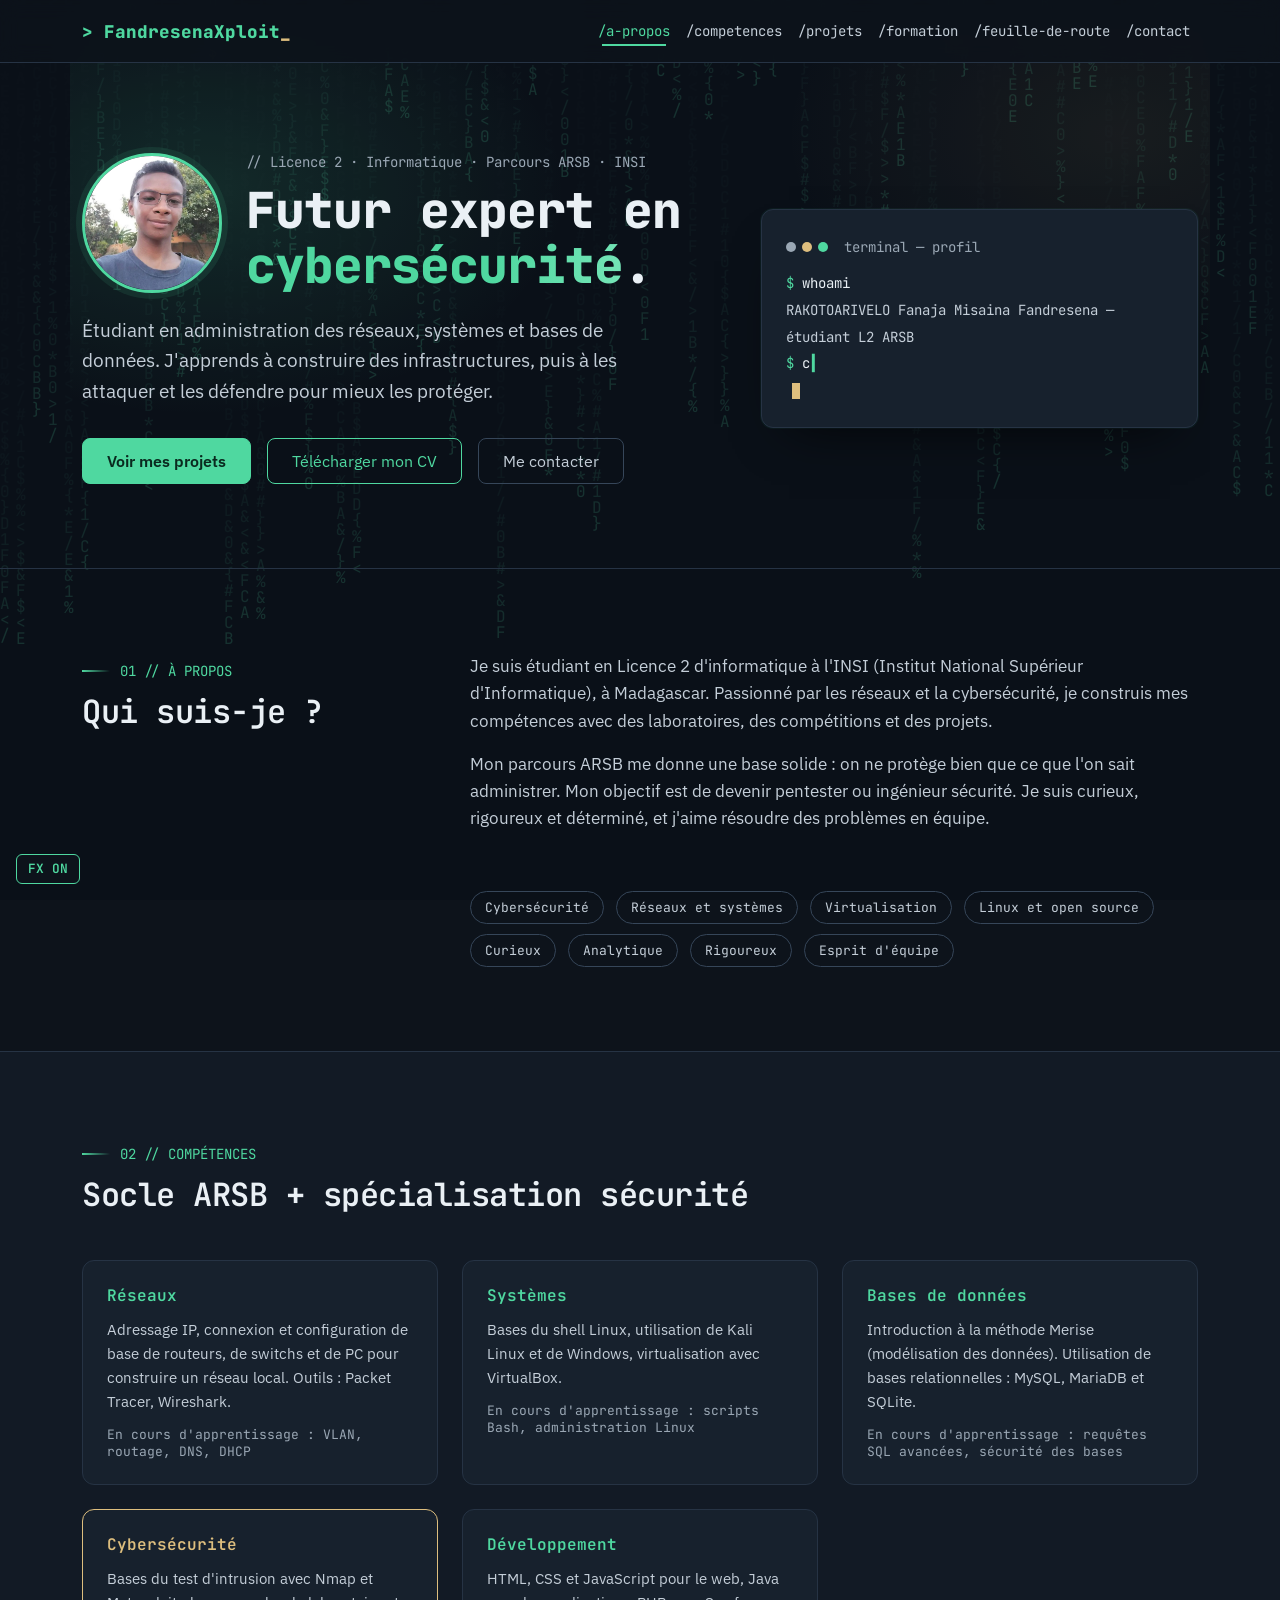
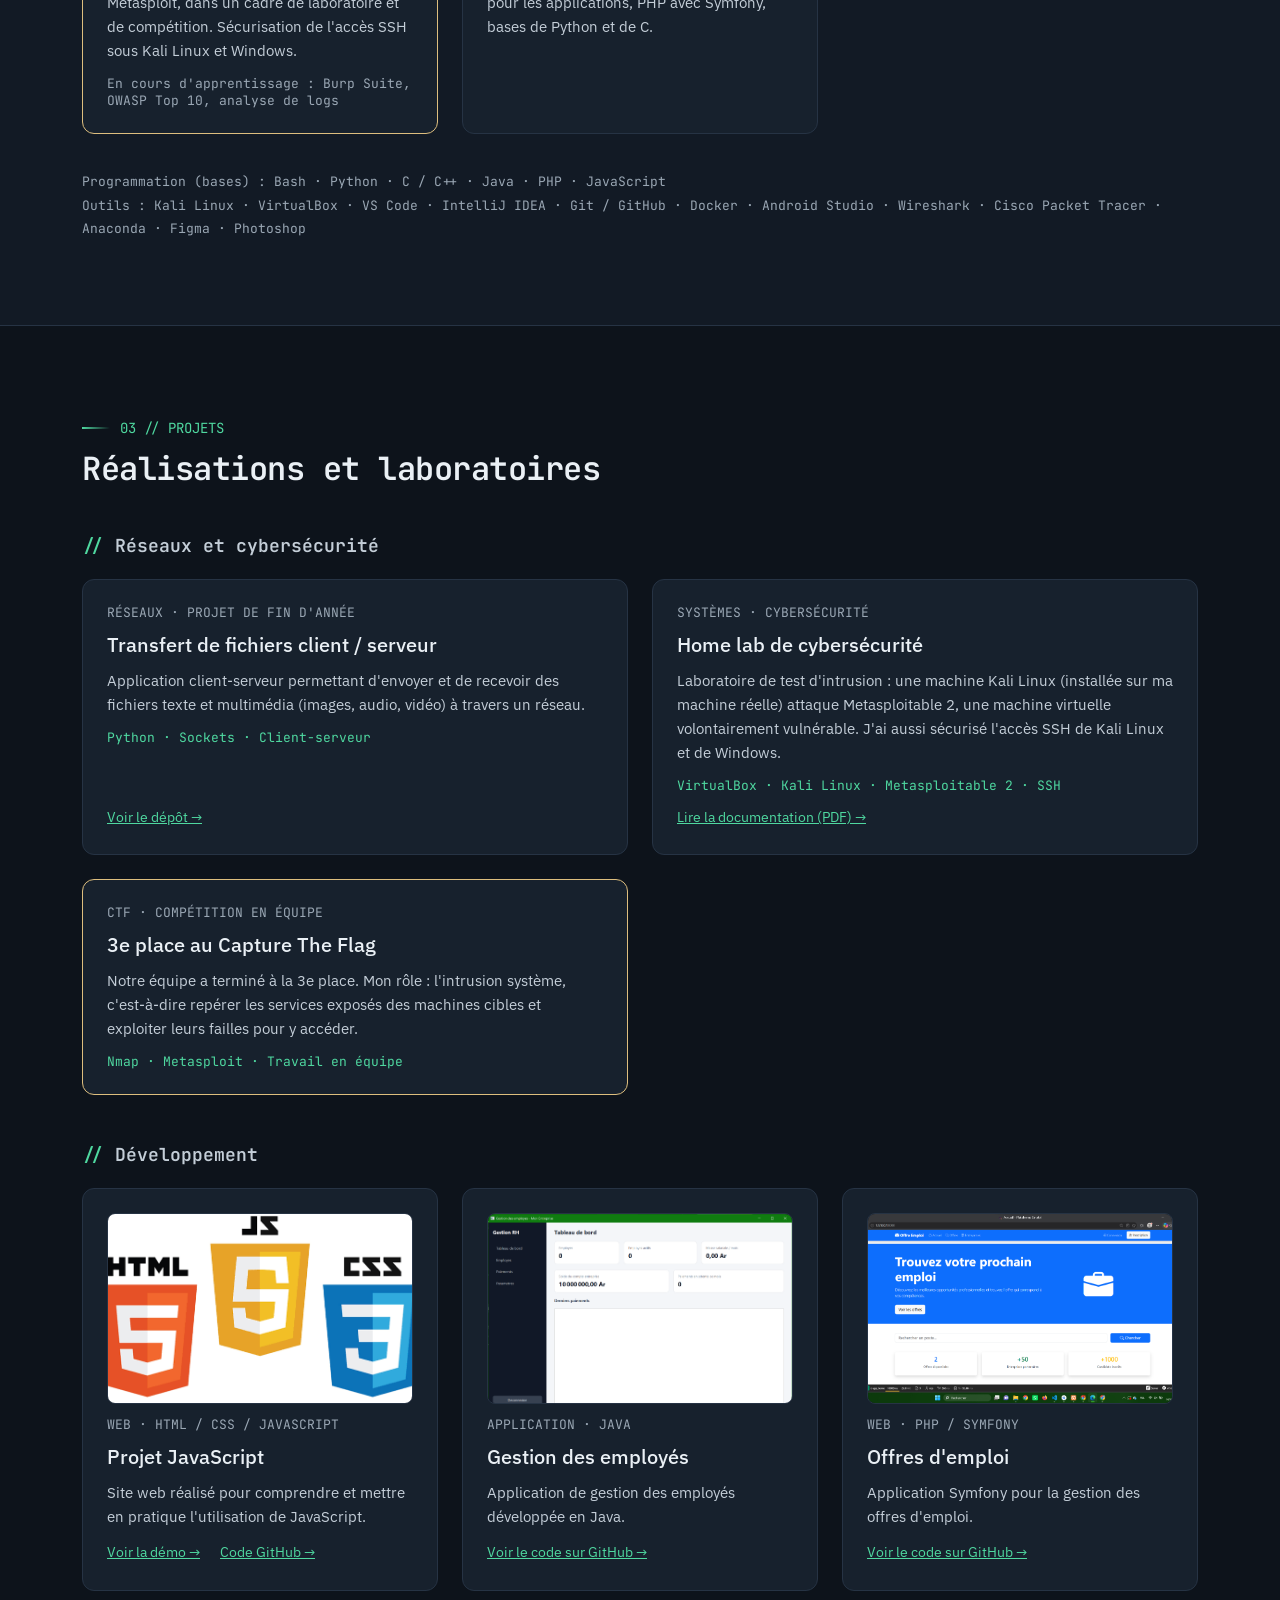
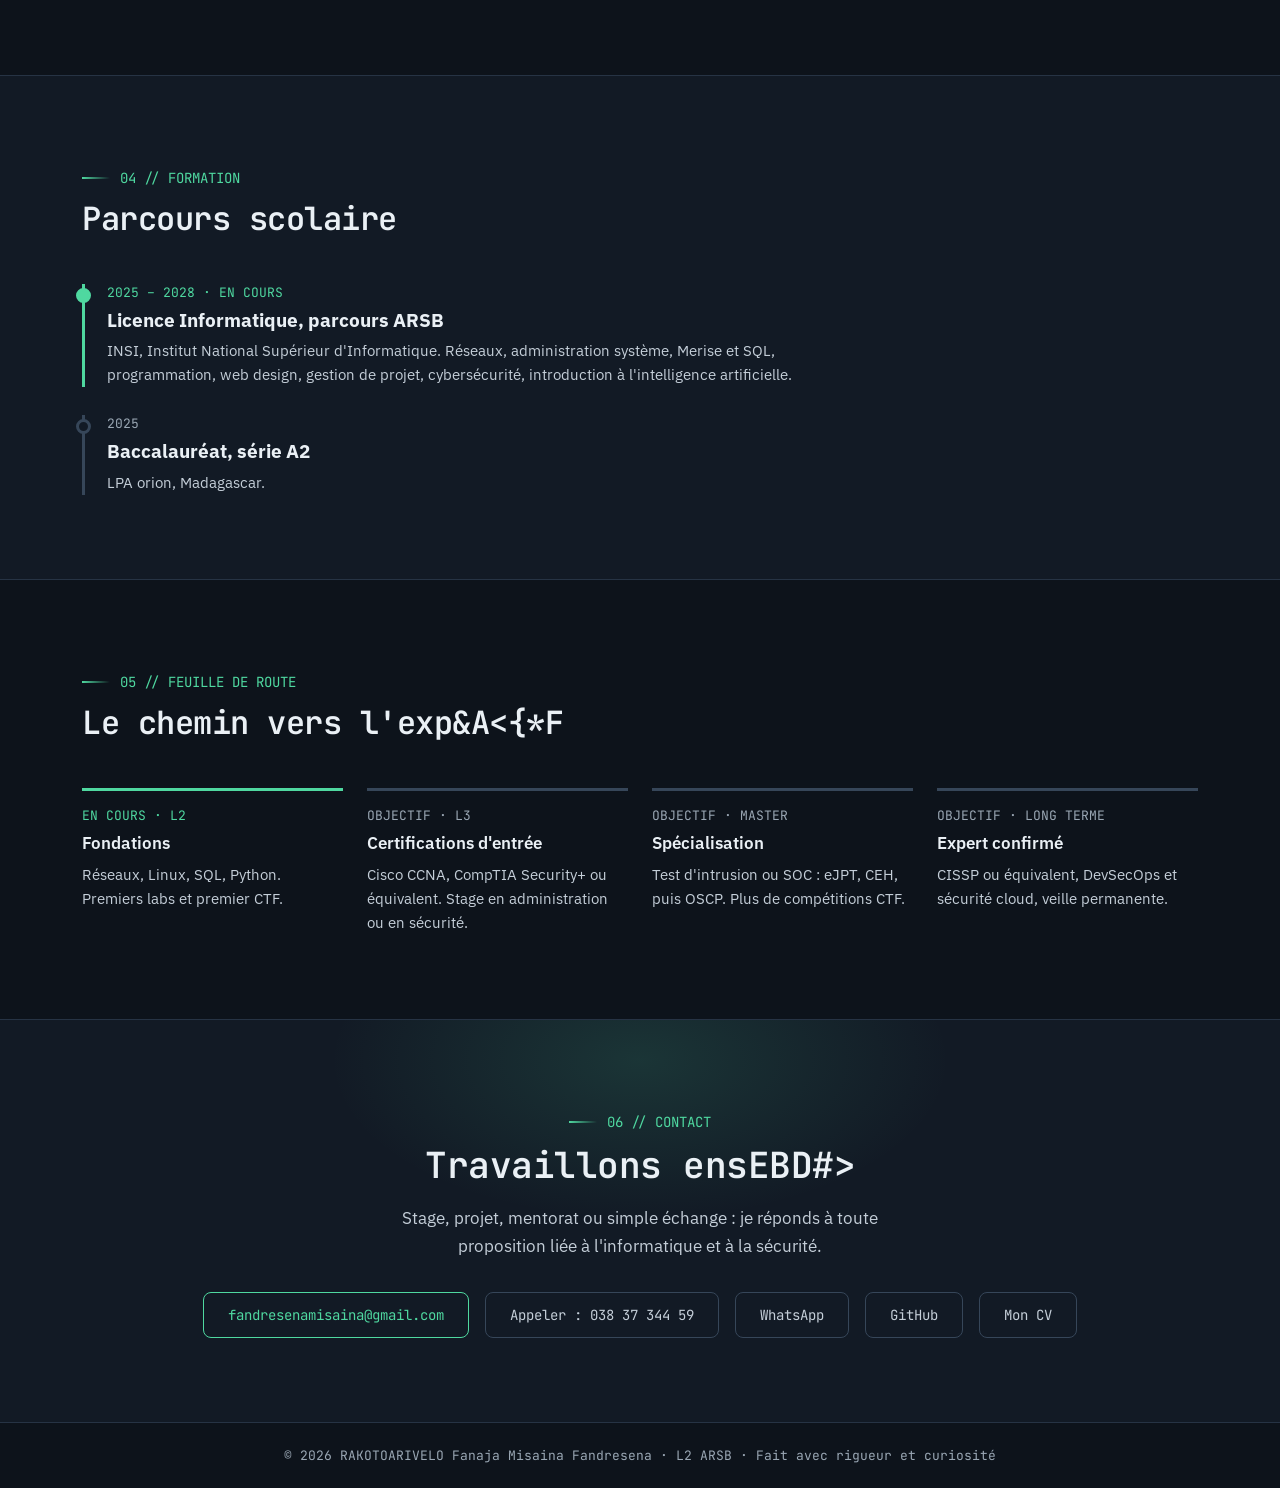
==== commit a26b036f: "porte_folio_fandresena" ====
--- a/index.html
+++ b/index.html
@@ -13,7 +13,7 @@
     <meta name="robots" content="index, follow">
     <meta name="theme-color" content="#161D27">
     <link rel="canonical" href="https://fandresenamisaina.github.io/">
-    <link rel="icon" type="image/png" href="favicon.png">
+    <link rel="icon" type="image/png" href="apple-touch-icon.png">
 
     <meta property="og:type" content="website">
     <meta property="og:title" content="Fandresena RAKOTOARIVELO · Portfolio">
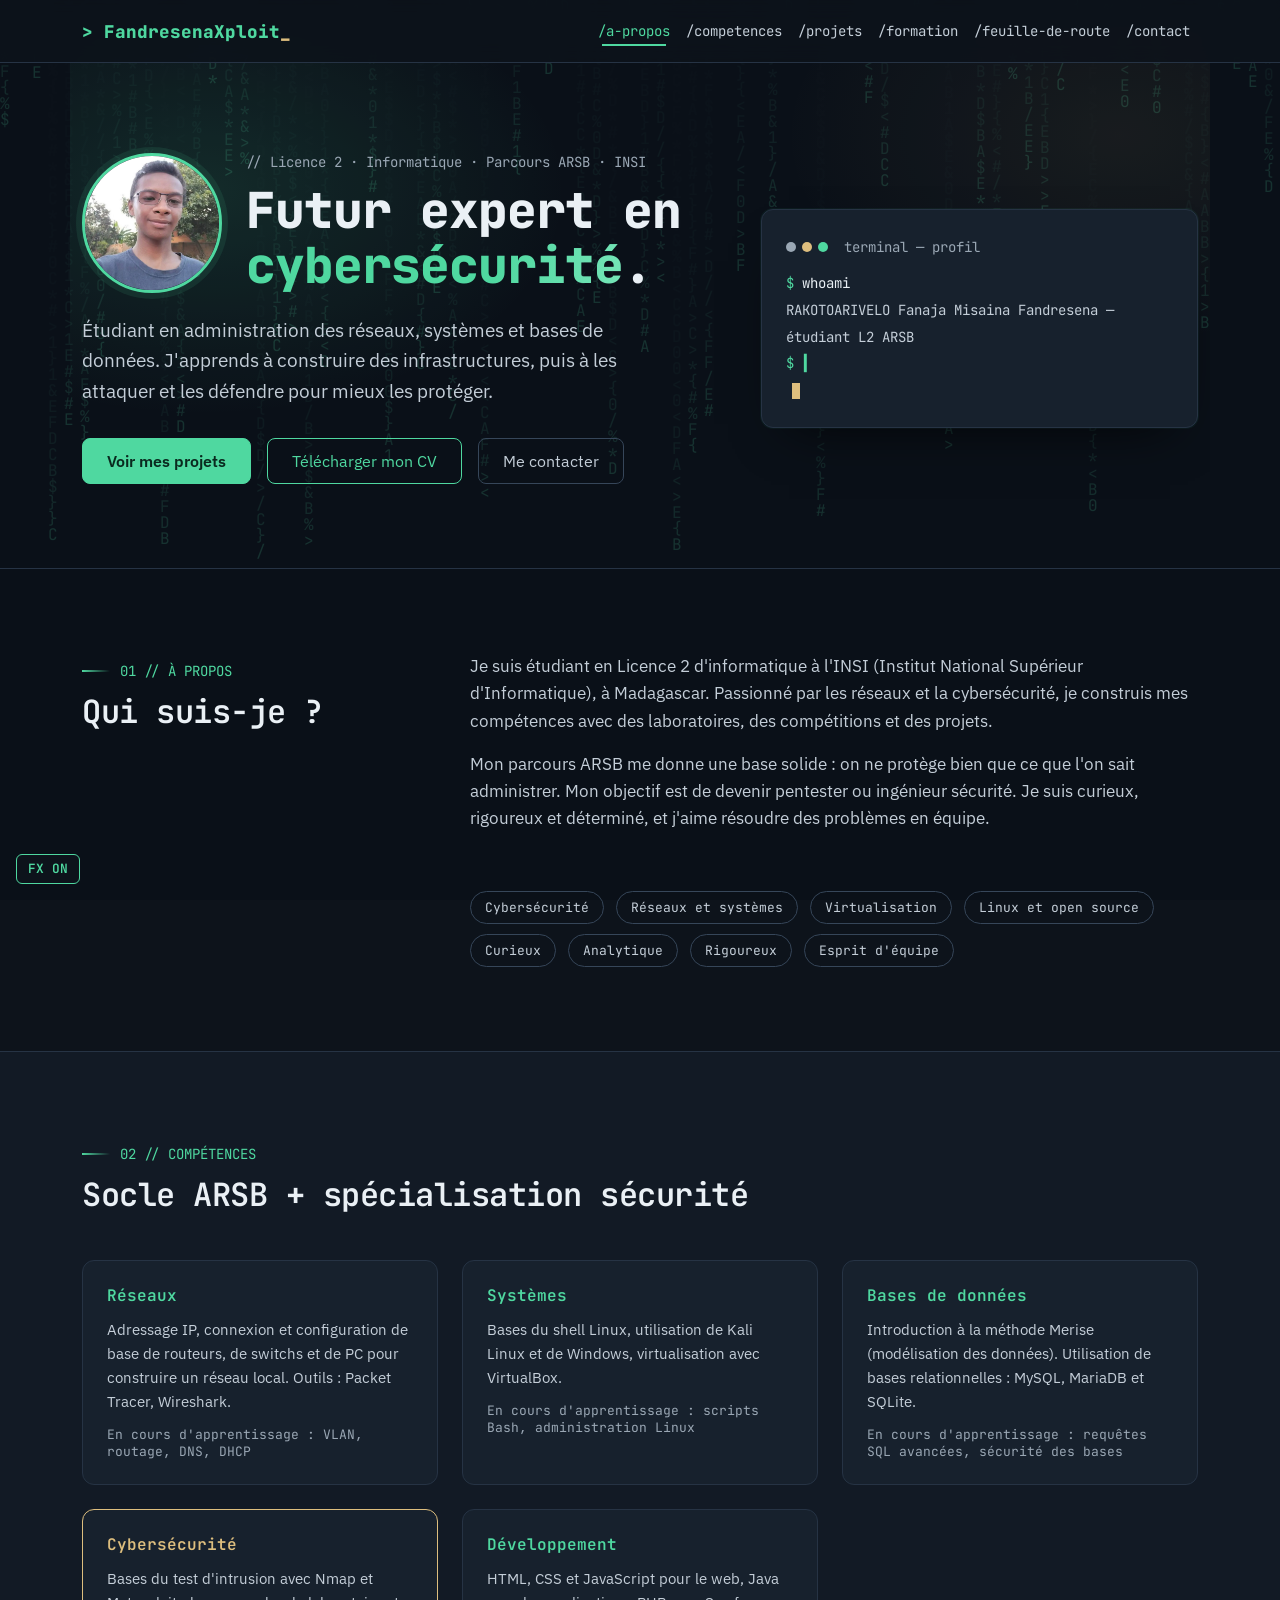
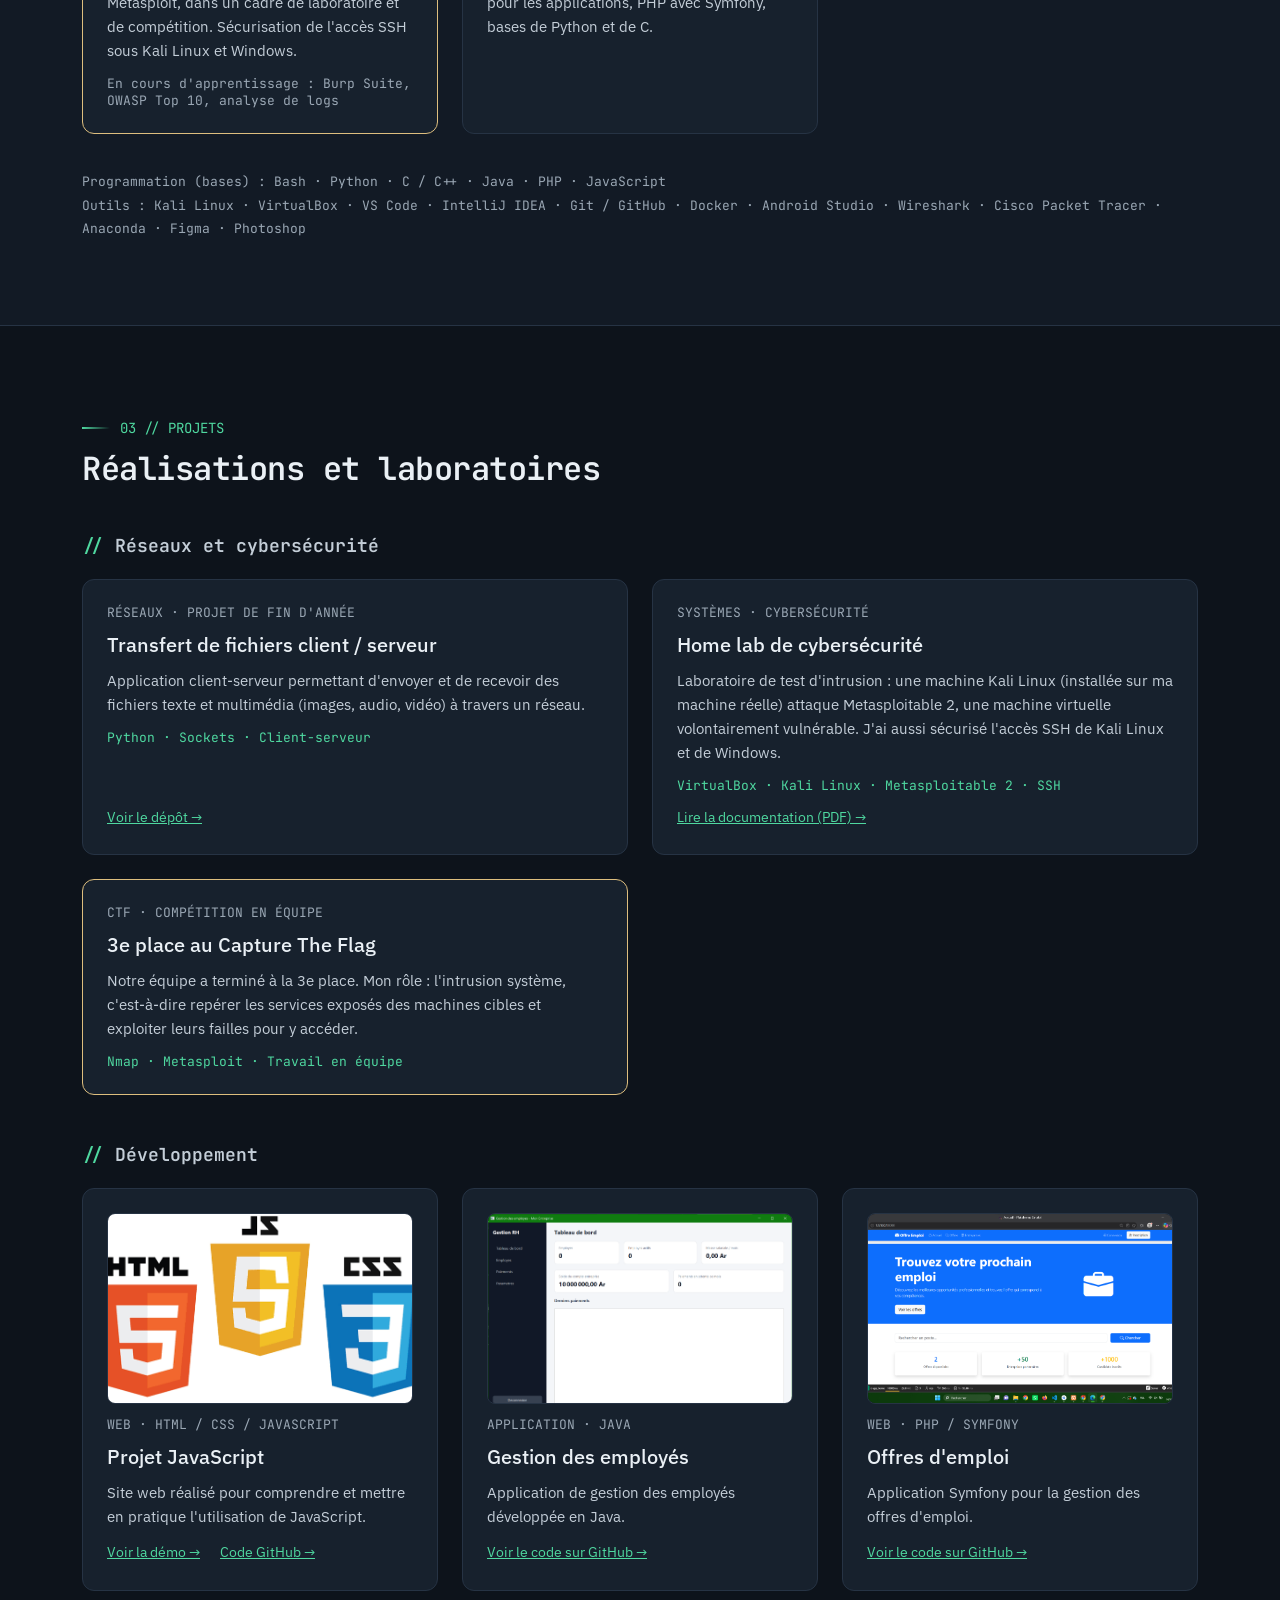
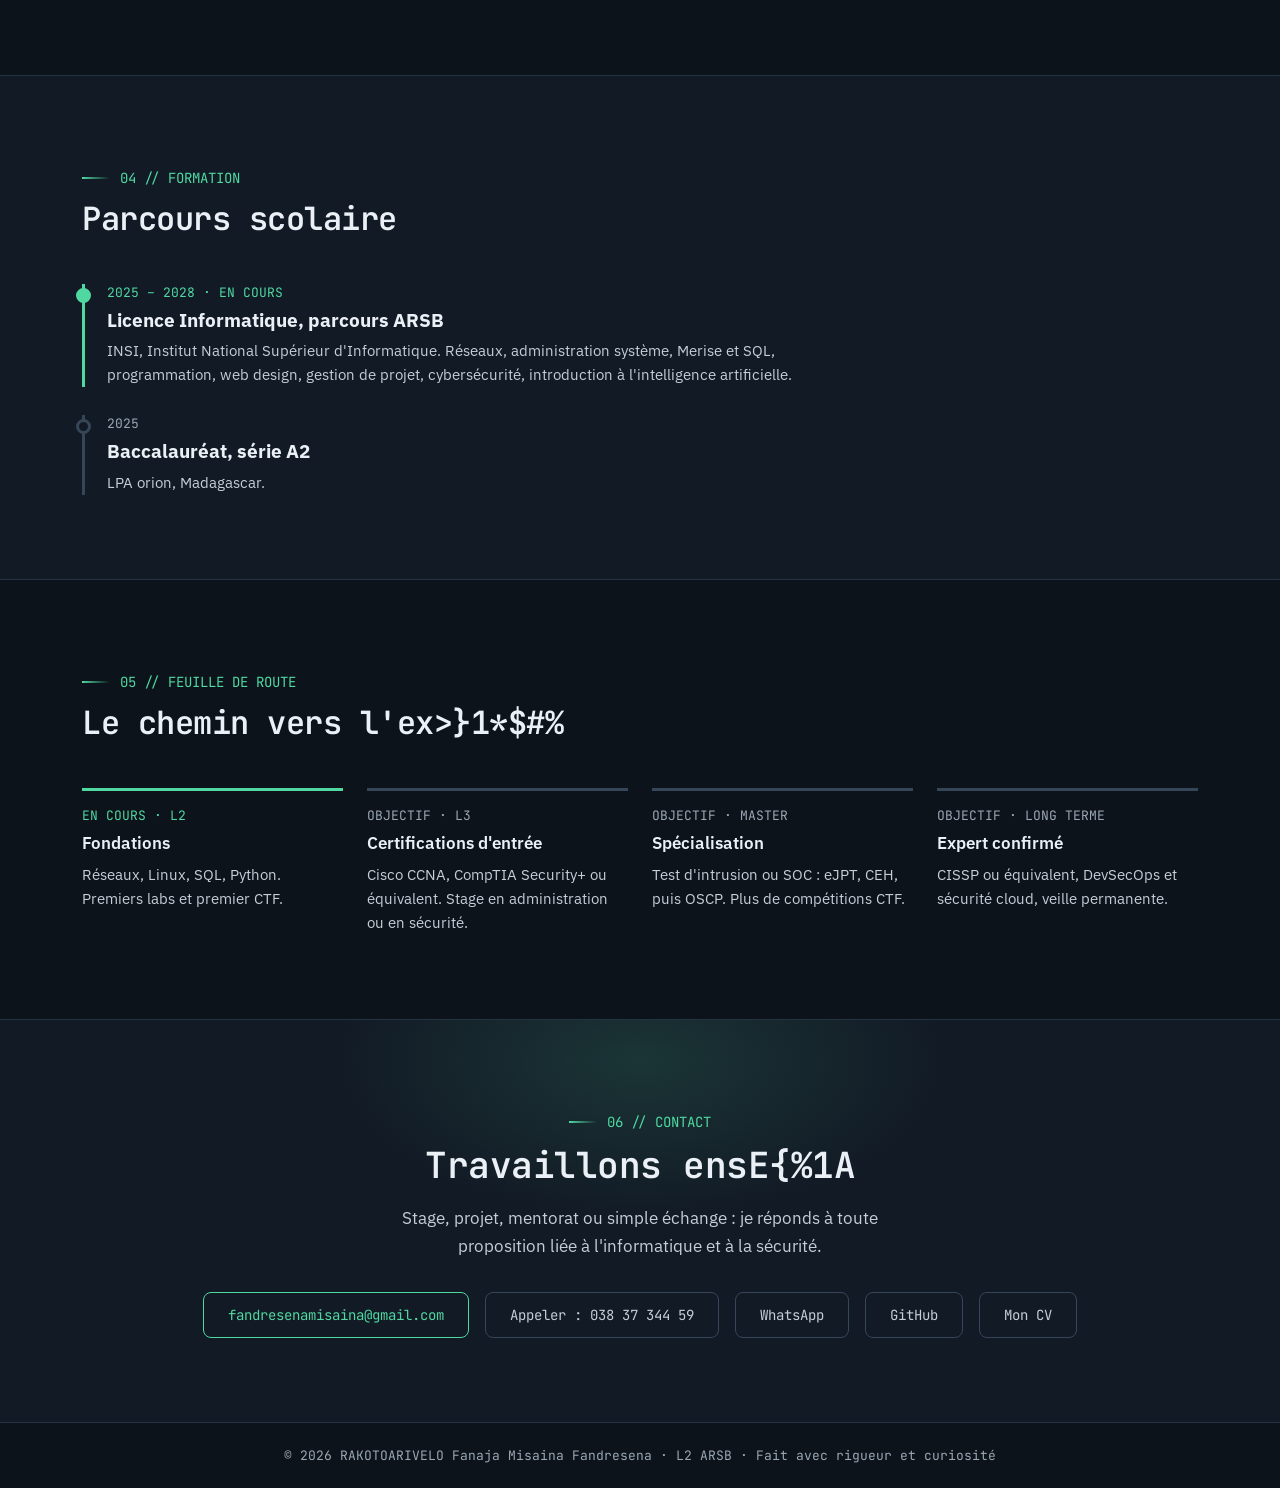
==== commit 6ac8f39d: "porte_folio_fandresena" ====
--- a/index.html
+++ b/index.html
@@ -98,7 +98,7 @@
                         protéger.</p>
                     <div class="btns d-flex flex-wrap gap-3">
                         <a class="btn btn-folio primary" href="#projets">Voir mes projets</a>
-                        <a class="btn btn-folio" href="Documentation/CV Fandresena_ARSB.pdf" target="_blank" rel="noopener noreferrer"
+                        <a class="btn btn-folio" href="Documentation/CV_Fandresena_ARSB.pdf" target="_blank" rel="noopener noreferrer"
                             download="CV_Fandresena_RAKOTOARIVELO.pdf">Télécharger mon CV</a>
                         <a class="btn btn-folio ghost" href="#contact">Me contacter</a>
                     </div>
@@ -417,7 +417,7 @@
                         rel="noopener noreferrer">WhatsApp</a>
                     <a class="btn btn-folio" href="https://github.com/fandresenamisaina" target="_blank"
                         rel="noopener noreferrer">GitHub</a>
-                    <a class="btn btn-folio" href="Documentation/CV Fandresena_ARSB.pdf" target="_blank"
+                    <a class="btn btn-folio" href="Documentation/CV_Fandresena_ARSB.pdf" target="_blank"
                         rel="noopener noreferrer">Mon CV</a>
                 </div>
             </div>
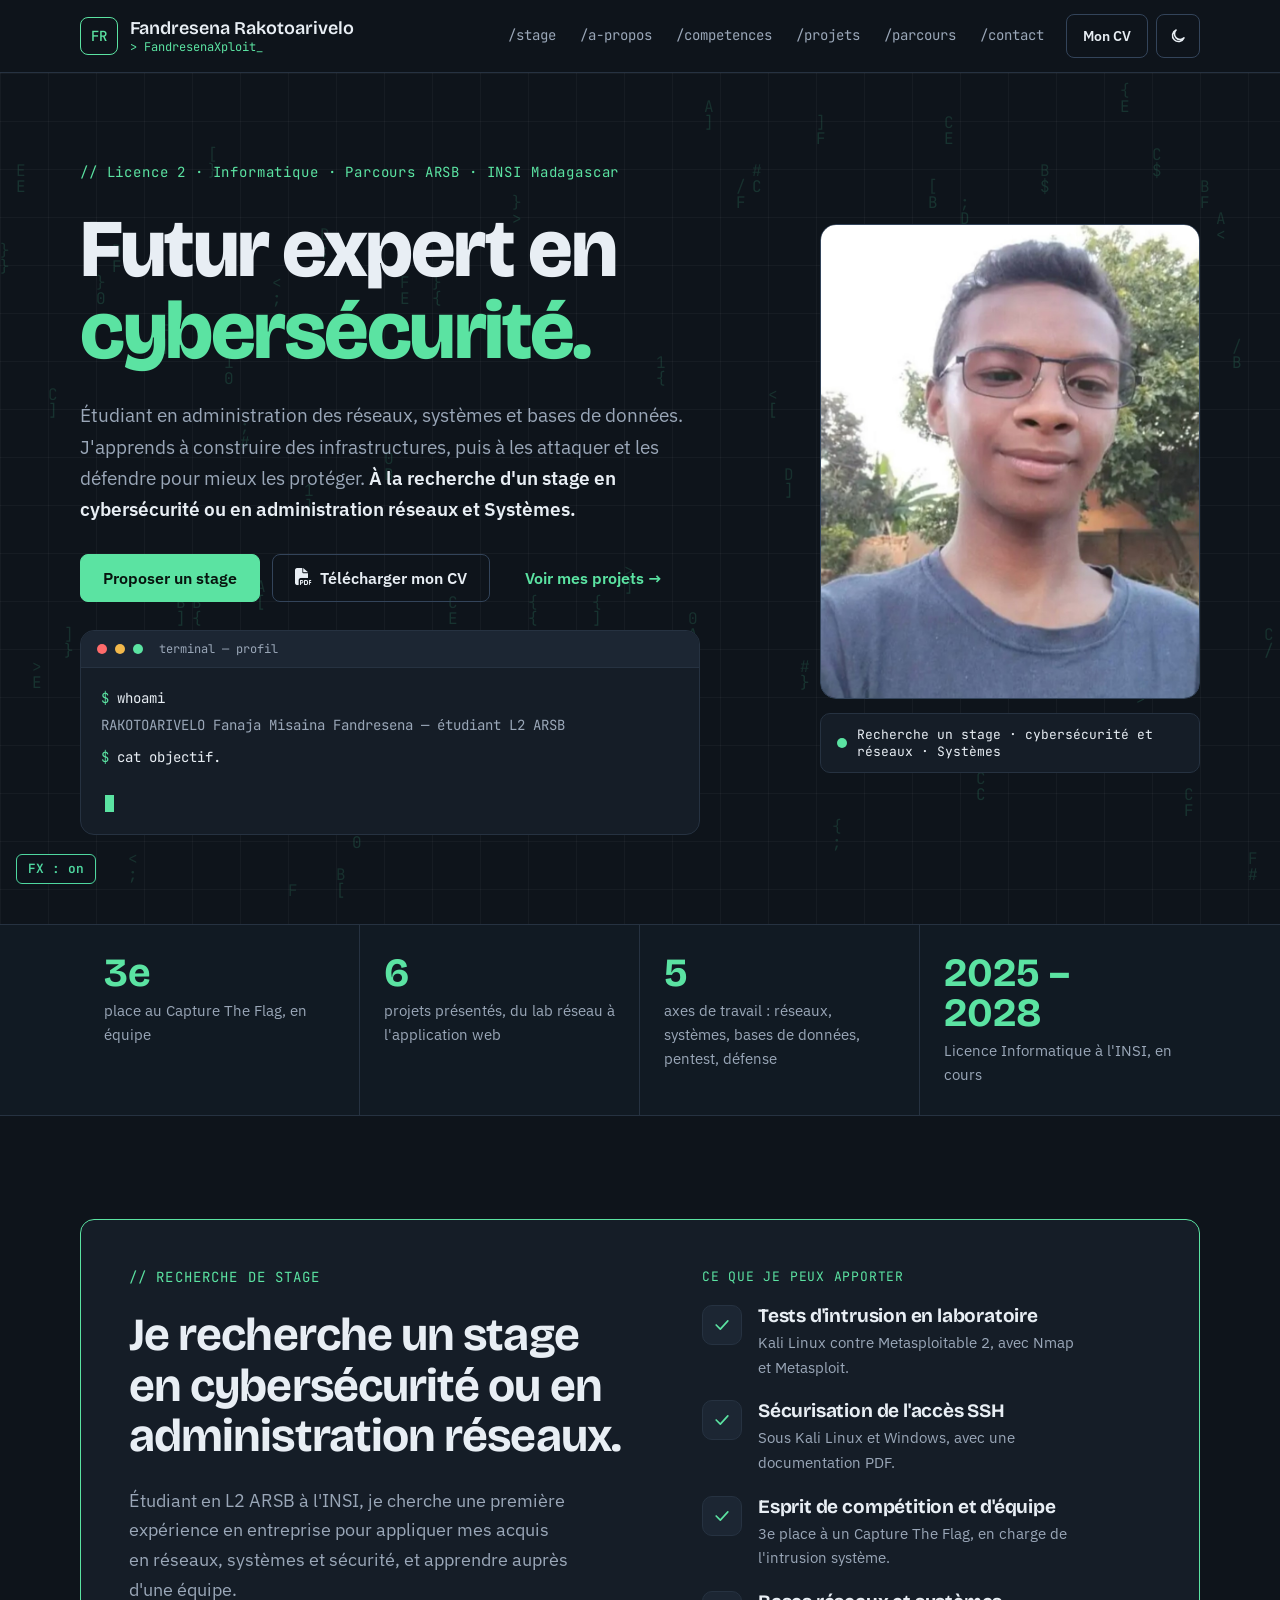
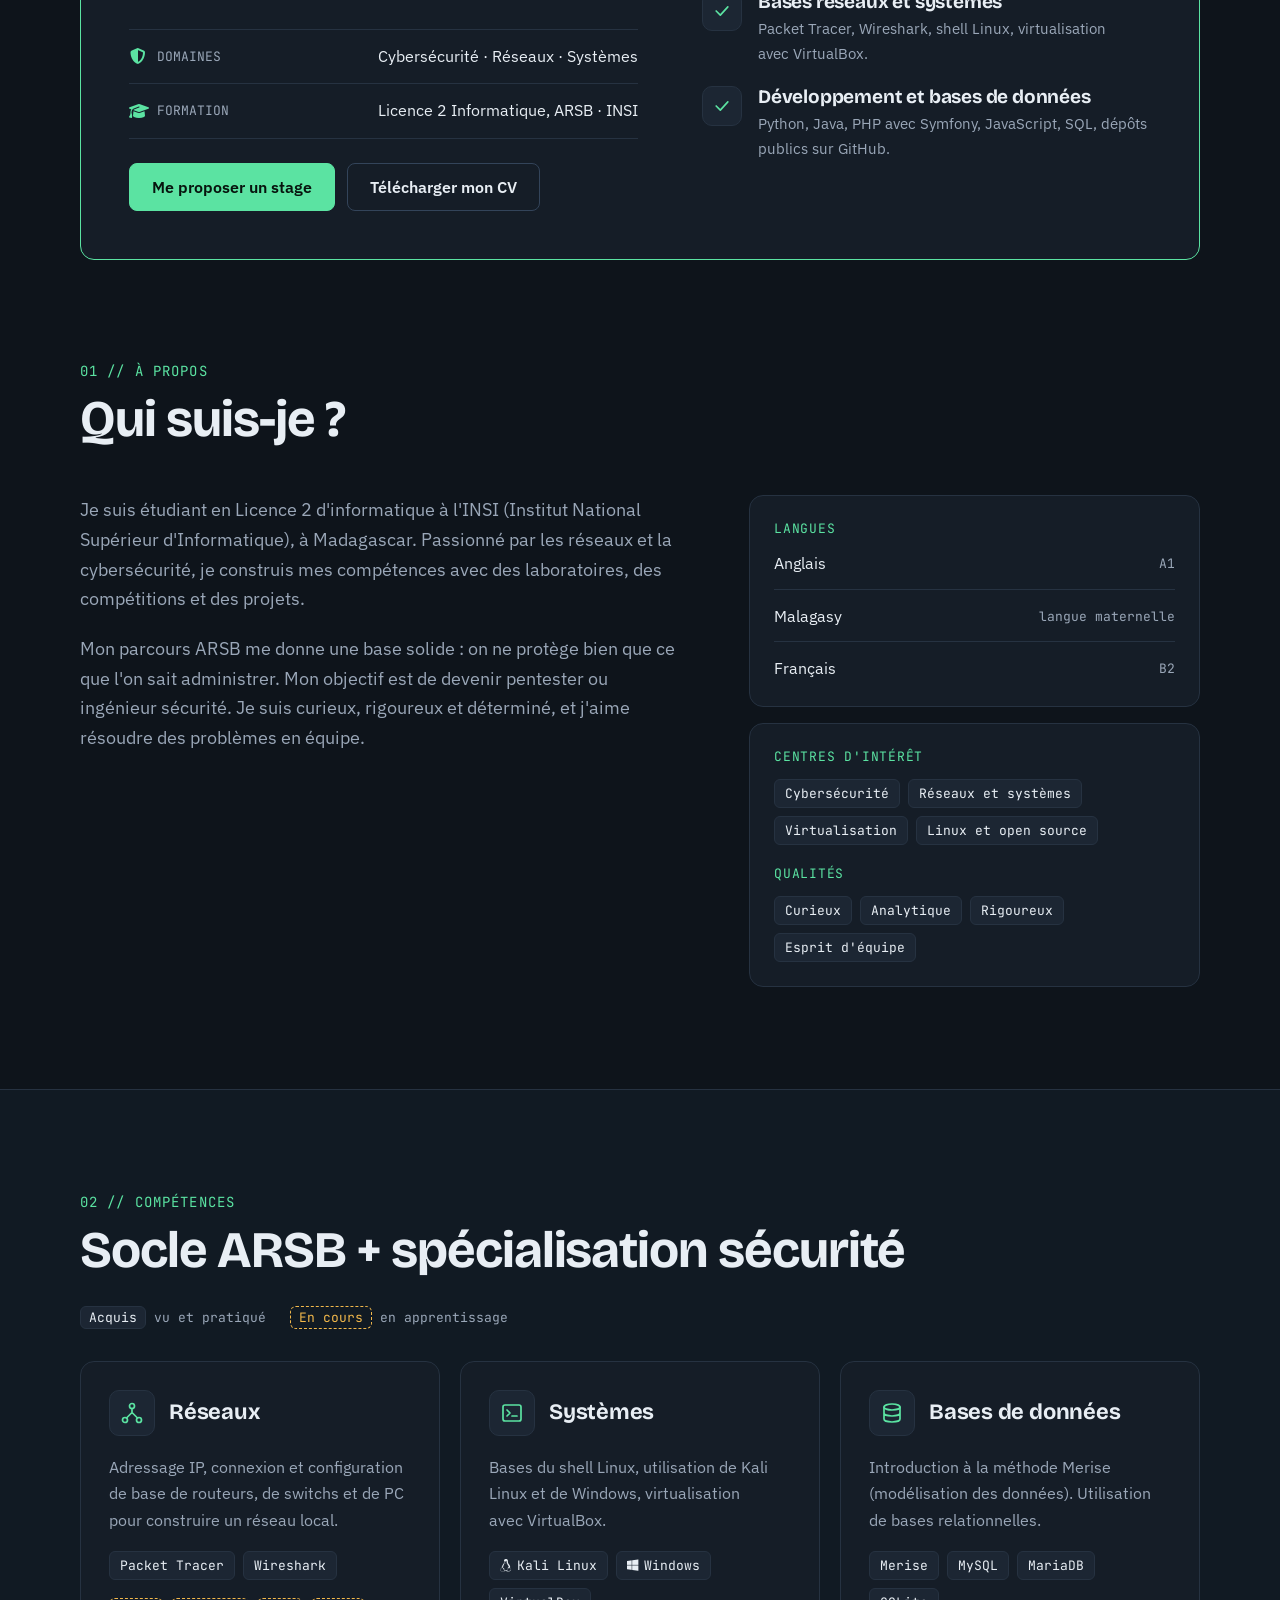
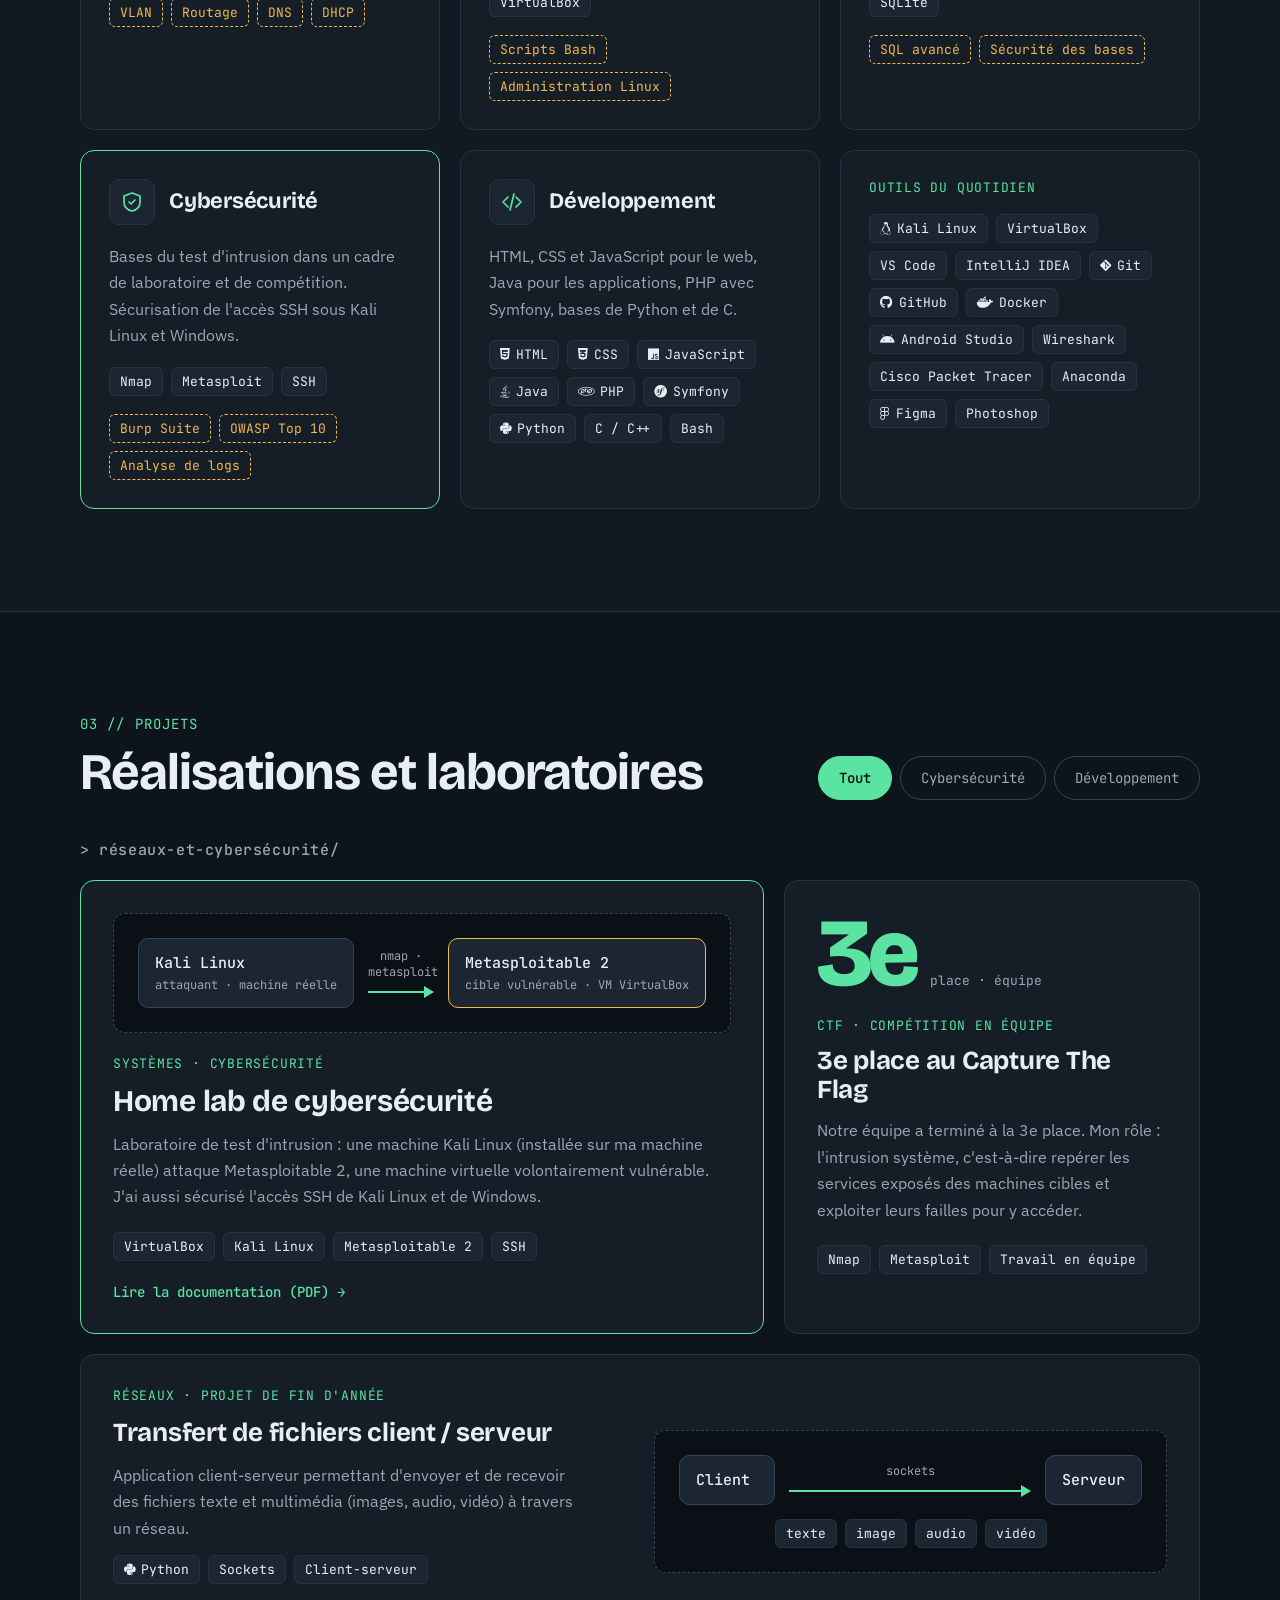
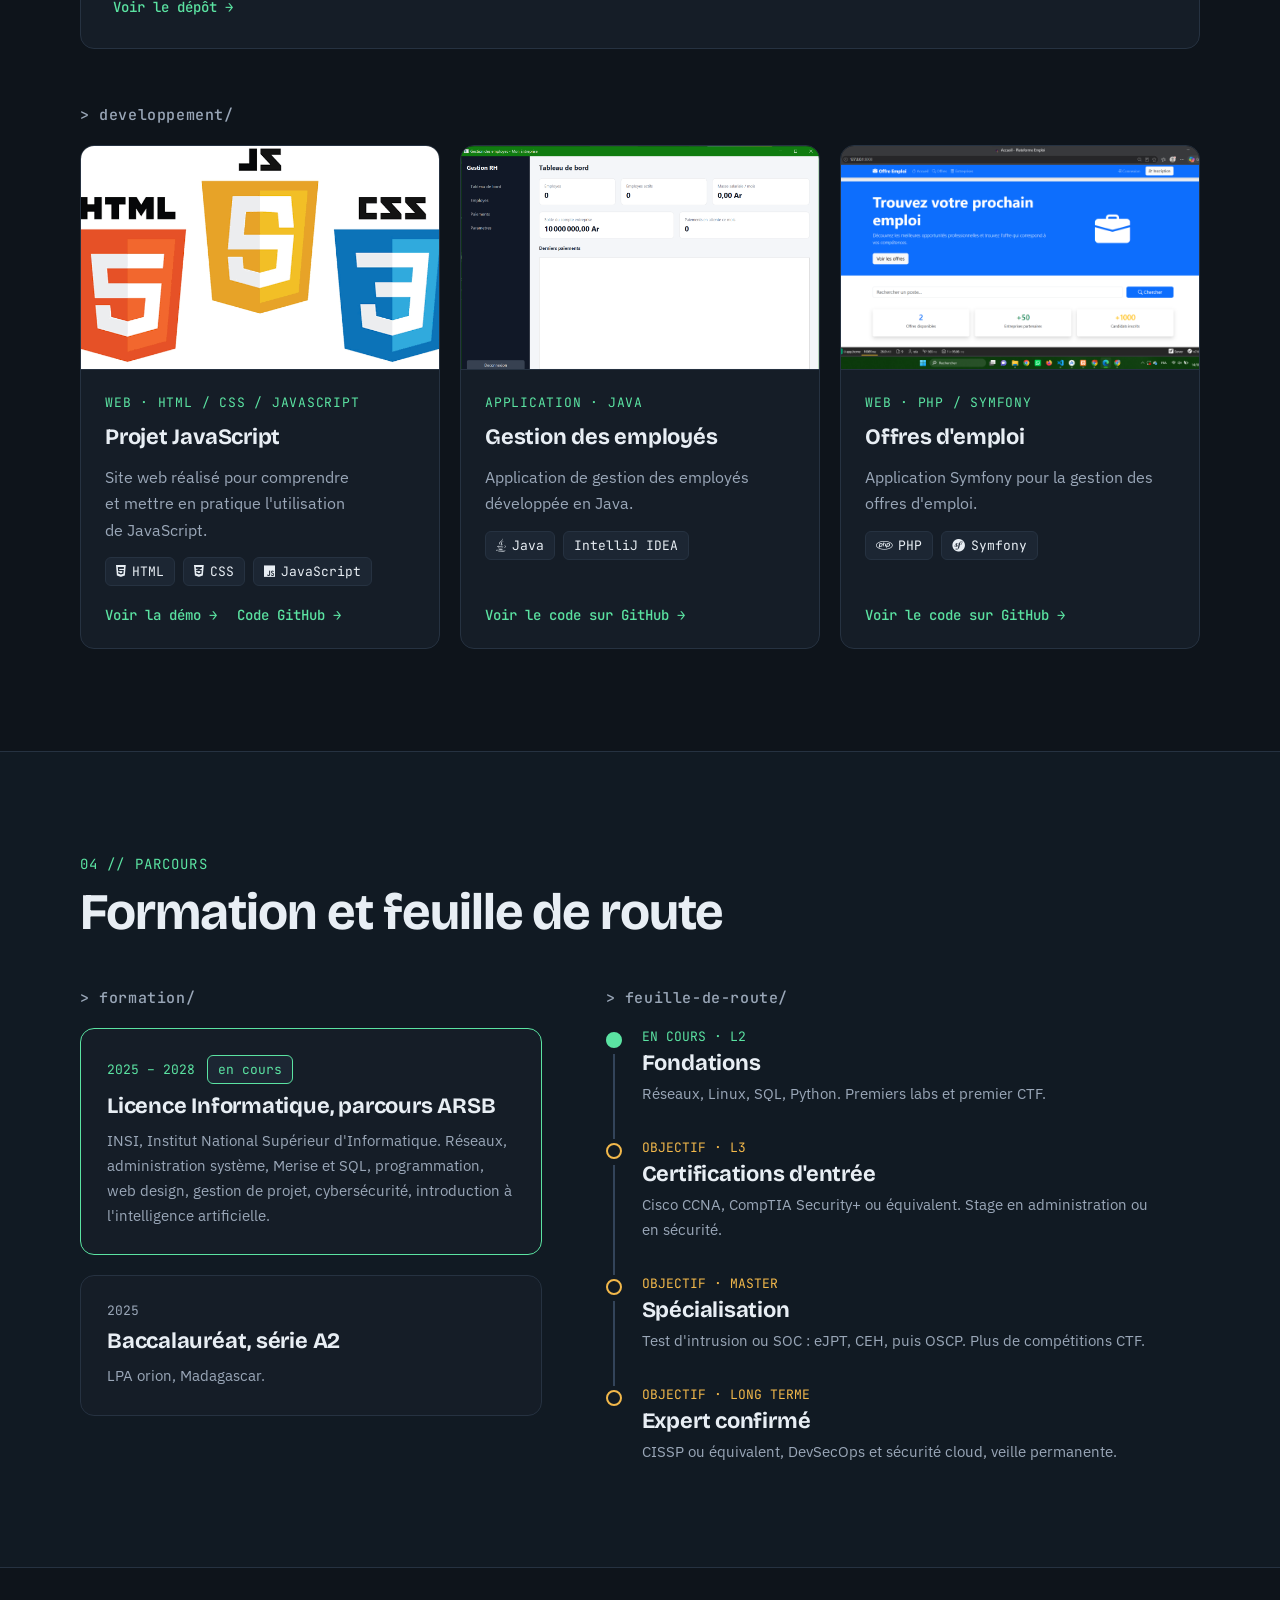
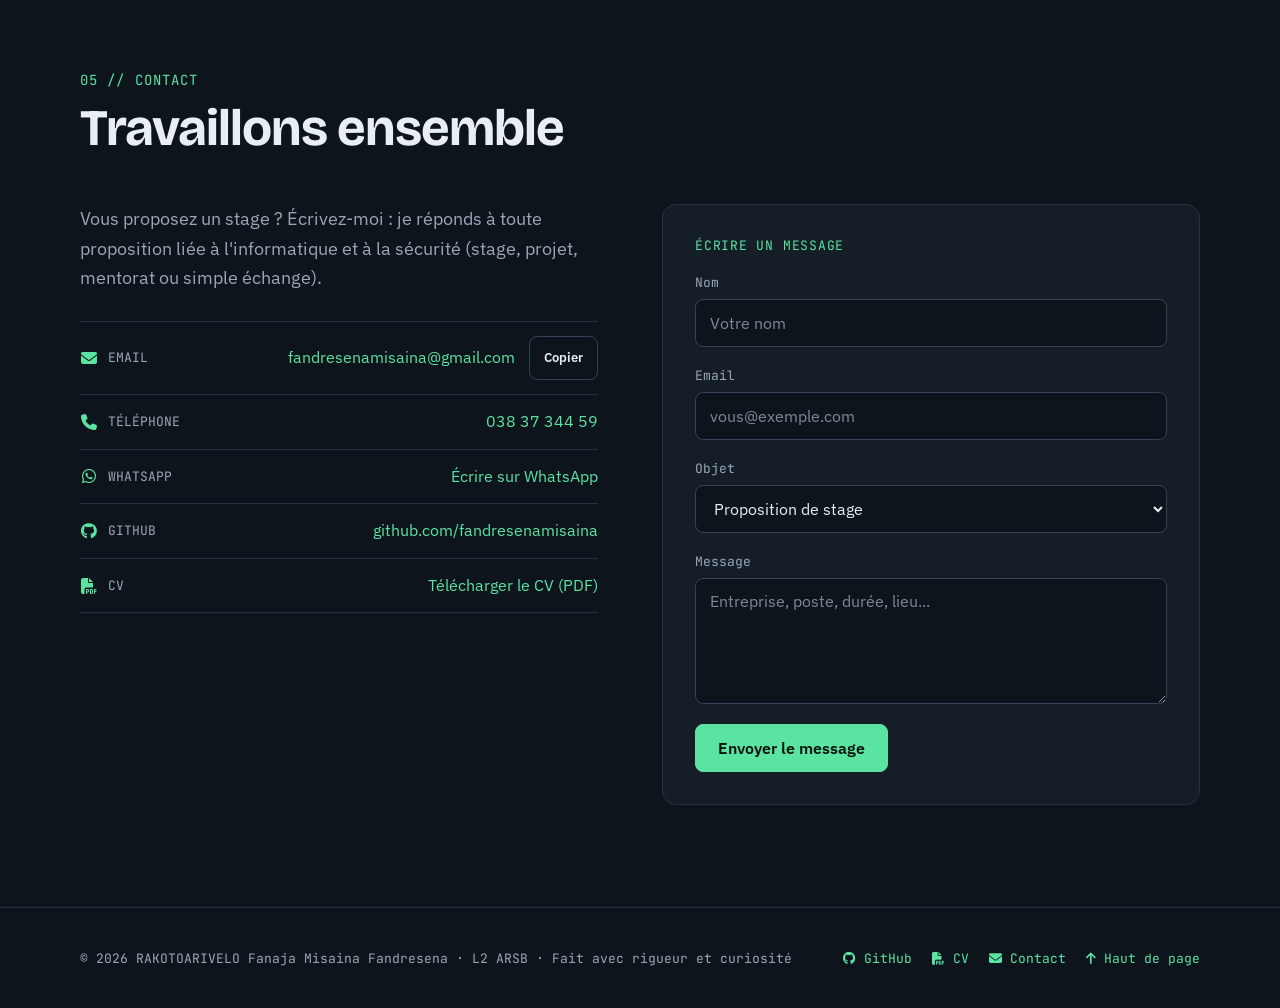
==== commit b40cf6fc: "Portfolio" ====
--- a/index.html
+++ b/index.html
@@ -1,495 +1,756 @@
 <!DOCTYPE html>
-<html lang="fr" data-bs-theme="dark">
+<html lang="fr" data-theme="dark">
 
 <head>
     <meta charset="utf-8">
     <meta name="viewport" content="width=device-width, initial-scale=1">
-    <title>Fandresena RAKOTOARIVELO · Portfolio </title>
+    <title>Fandresena RAKOTOARIVELO · Portfolio</title>
     <meta name="description"
-        content="Portfolio de RAKOTOARIVELO Fanaja Misaina Fandresena, étudiant en L2 Informatique (parcours ARSB) à l'INSI Madagascar, futur expert en cybersécurité.">
+        content="Portfolio de RAKOTOARIVELO Fanaja Misaina Fandresena, étudiant en L2 Informatique (ARSB) à l'INSI Madagascar, à la recherche d'un stage en cybersécurité et réseaux.">
     <meta name="keywords"
-        content="Fandresena, cybersécurité, portfolio, étudiant informatique, INSI Madagascar, réseaux, Linux, pentest, CTF">
+        content="Fandresena, cybersécurité, portfolio, stage, étudiant informatique, INSI Madagascar, réseaux, Linux, pentest, CTF">
     <meta name="author" content="RAKOTOARIVELO Fanaja Misaina Fandresena">
     <meta name="robots" content="index, follow">
-    <meta name="theme-color" content="#161D27">
-    <link rel="canonical" href="https://fandresenamisaina.github.io/">
-    <link rel="icon" type="image/png" href="apple-touch-icon.png">
+    <meta name="theme-color" content="#0E141B">
+    <!-- Un seul domaine officiel : si vous publiez surtout sur GitHub Pages, remplacez ces URL par https://fandresenamisaina.github.io/ -->
+    <link rel="canonical" href="https://portfolio-fandresena.netlify.app/">
+    <link rel="icon" href="favicon.ico" sizes="any">
+    <link rel="apple-touch-icon" href="apple-touch-icon.png">
 
     <meta property="og:type" content="website">
     <meta property="og:title" content="Fandresena RAKOTOARIVELO · Portfolio">
     <meta property="og:description"
-        content="Étudiant en L2 Informatique (ARSB), passionné de cybersécurité, de réseaux et d'administration système.">
-    <meta property="og:url" content="https://fandresenamisaina.github.io/">
-    <meta property="og:image" content="https://fandresenamisaina.github.io/images/profil.jpg">
-    <meta property="og:image:alt" content="Portrait de Fandresena RAKOTOARIVELO">
+        content="Étudiant en L2 Informatique (ARSB), passionné de cybersécurité, de réseaux et d'administration système. À la recherche d'un stage.">
+    <meta property="og:url" content="https://portfolio-fandresena.netlify.app/">
+    <meta property="og:image" content="https://portfolio-fandresena.netlify.app/images/og-partage.png">
+    <meta property="og:image:width" content="1200">
+    <meta property="og:image:height" content="630">
+    <meta property="og:image:alt" content="Fandresena Rakotoarivelo, futur expert en cybersécurité, recherche un stage">
     <meta property="og:locale" content="fr_FR">
 
-    <meta name="twitter:card" content="summary">
+    <meta name="twitter:card" content="summary_large_image">
     <meta name="twitter:title" content="Fandresena RAKOTOARIVELO · Portfolio">
     <meta name="twitter:description"
-        content="Étudiant en L2 Informatique (ARSB), passionné de cybersécurité, de réseaux et d'administration système.">
-    <meta name="twitter:image" content="https://fandresenamisaina.github.io/images/profil.jpg">
+        content="Étudiant en L2 Informatique (ARSB), passionné de cybersécurité, de réseaux et d'administration système. À la recherche d'un stage.">
+    <meta name="twitter:image" content="https://portfolio-fandresena.netlify.app/images/og-partage.png">
+
+    <script type="application/ld+json">
+{"@context":"https://schema.org","@type":"Person","name":"RAKOTOARIVELO Fanaja Misaina Fandresena",
+"url":"https://portfolio-fandresena.netlify.app/","image":"https://portfolio-fandresena.netlify.app/images/profil.jpg",
+"jobTitle":"Étudiant en Licence Informatique, à la recherche d'un stage",
+"knowsAbout":["Cybersécurité","Réseaux","Administration système","Test d'intrusion","Linux"],
+"affiliation":{"@type":"CollegeOrUniversity","name":"INSI - Institut National Supérieur d'Informatique"},
+"sameAs":["https://github.com/fandresenamisaina"]}
+    </script>
+
+    <!-- Thème appliqué avant l'affichage pour éviter un flash -->
+    <script>
+        try { var t = localStorage.getItem('theme'); if (t === 'light' || t === 'dark') document.documentElement.setAttribute('data-theme', t); } catch (e) { }
+    </script>
 
     <link rel="preconnect" href="https://fonts.googleapis.com">
     <link rel="preconnect" href="https://fonts.gstatic.com" crossorigin>
     <link rel="stylesheet"
-        href="https://fonts.googleapis.com/css2?family=JetBrains+Mono:wght@400;600;800&family=IBM+Plex+Sans:wght@400;500;600&display=swap">
-
-    <script type="application/ld+json">
-{"@context":"https://schema.org","@type":"Person","name":"RAKOTOARIVELO Fanaja Misaina Fandresena",
-"url":"https://fandresenamisaina.github.io/","image":"https://fandresenamisaina.github.io/images/profil.jpg",
-"jobTitle":"Étudiant en Licence Informatique",
-"knowsAbout":["Cybersécurité","Réseaux","Administration système","Test d'intrusion","Linux"],
-"affiliation":{"@type":"CollegeOrUniversity","name":"INSI - Institut National Supérieur d'Informatique"},
-"sameAs":["https://github.com/fandresenamisaina"]}
-</script>
-
-    <!-- Bootstrap (dossier local) puis thème du portfolio -->
+        href="https://fonts.googleapis.com/css2?family=Bricolage+Grotesque:opsz,wght@12..96,500..800&family=IBM+Plex+Sans:wght@400;500;600&family=JetBrains+Mono:wght@400;500&display=swap">
+    <link rel="stylesheet" href="https://cdnjs.cloudflare.com/ajax/libs/font-awesome/6.5.2/css/all.min.css"
+        crossorigin="anonymous" referrerpolicy="no-referrer">
     <script>document.documentElement.classList.add('js');</script>
-    <link rel="stylesheet" href="bootstrap-5.3.8-dist/css/bootstrap.min.css">
     <link rel="stylesheet" href="css/folio.css">
     <link rel="stylesheet" href="css/cyber.css">
     <link rel="stylesheet" href="css/reveal.css">
-
 </head>
 
-<body data-bs-spy="scroll" data-bs-target="#menu" data-bs-offset="80">
+<body>
     <a class="skip" href="#main">Aller au contenu</a>
 
-    <header class="sticky-top">
-        <nav class="navbar navbar-expand-lg" aria-label="Navigation principale">
-            <div class="container">
-                <a class="navbar-brand" href="#main">&gt; FandresenaXploit<span>_</span></a>
-                <button class="navbar-toggler" type="button" data-bs-toggle="collapse" data-bs-target="#menu"
-                    aria-controls="menu" aria-expanded="false" aria-label="Ouvrir le menu">
-                    <span class="navbar-toggler-icon"></span>
+    <header class="site-header">
+        <div class="wrap bar">
+            <a href="#top" class="brand">
+                <span class="brand-mark" aria-hidden="true">FR</span>
+                <span class="brand-text">
+                    <span class="brand-name">Fandresena Rakotoarivelo</span>
+                    <span class="brand-tag">&gt; FandresenaXploit_</span>
+                </span>
+            </a>
+            <button type="button" class="burger" id="burger" aria-label="Ouvrir le menu" aria-expanded="false"
+                aria-controls="menu">
+                <svg class="i-open" width="24" height="24" viewBox="0 0 24 24" fill="none" stroke="currentColor"
+                    stroke-width="2" stroke-linecap="round" aria-hidden="true">
+                    <path d="M4 7h16M4 12h16M4 17h16"></path>
+                </svg>
+                <svg class="i-close" width="24" height="24" viewBox="0 0 24 24" fill="none" stroke="currentColor"
+                    stroke-width="2" stroke-linecap="round" aria-hidden="true">
+                    <path d="M6 6l12 12M18 6L6 18"></path>
+                </svg>
+            </button>
+            <nav class="nav" id="menu" aria-label="Navigation principale">
+                <a class="nav-link" href="#stage">/stage</a>
+                <a class="nav-link" href="#apropos">/a-propos</a>
+                <a class="nav-link" href="#competences">/competences</a>
+                <a class="nav-link" href="#projets">/projets</a>
+                <a class="nav-link" href="#parcours">/parcours</a>
+                <a class="nav-link" href="#contact">/contact</a>
+                <a class="btn btn-g" href="Documentation/CV_Fandresena_ARSB.pdf" target="_blank"
+                    rel="noopener noreferrer">Mon CV</a>
+                <button type="button" class="btn btn-g theme-btn" id="themeBtn" aria-label="Passer au thème clair">
+                    <svg class="i-moon" width="18" height="18" viewBox="0 0 24 24" fill="none" stroke="currentColor"
+                        stroke-width="2" stroke-linecap="round" stroke-linejoin="round" aria-hidden="true">
+                        <path d="M20 14.5A8 8 0 1 1 9.5 4a6.5 6.5 0 0 0 10.5 10.5z"></path>
+                    </svg>
+                    <svg class="i-sun" width="18" height="18" viewBox="0 0 24 24" fill="none" stroke="currentColor"
+                        stroke-width="2" stroke-linecap="round" stroke-linejoin="round" aria-hidden="true">
+                        <circle cx="12" cy="12" r="4"></circle>
+                        <path
+                            d="M12 2v2M12 20v2M2 12h2M20 12h2M4.9 4.9l1.4 1.4M17.7 17.7l1.4 1.4M4.9 19.1l1.4-1.4M17.7 6.3l1.4-1.4">
+                        </path>
+                    </svg>
+                    <span class="lbl" id="themeLbl">Thème clair</span>
                 </button>
-                <div class="collapse navbar-collapse justify-content-end" id="menu">
-                    <ul class="navbar-nav">
-                        <li class="nav-item"><a class="nav-link" href="#apropos">/a-propos</a></li>
-                        <li class="nav-item"><a class="nav-link" href="#competences">/competences</a></li>
-                        <li class="nav-item"><a class="nav-link" href="#projets">/projets</a></li>
-                        <li class="nav-item"><a class="nav-link" href="#formation">/formation</a></li>
-                        <li class="nav-item"><a class="nav-link" href="#feuille">/feuille-de-route</a></li>
-                        <li class="nav-item"><a class="nav-link" href="#contact">/contact</a></li>
-                    </ul>
-                </div>
-            </div>
-        </nav>
+            </nav>
+        </div>
     </header>
 
     <main id="main">
 
         <!-- ACCUEIL -->
-        <div class="container hero">
-            <div class="row align-items-center g-5">
-                <div class="col-lg-7">
-                    <div class="id-row">
-                        <img class="photo" src="images/profil.jpg" width="140" height="140" loading="eager"
-                            fetchpriority="high" decoding="async" alt="Portrait de Fandresena RAKOTOARIVELO"
-                            onerror="this.style.display='none'">
-                        <div class="id-text">
-                            <div class="kicker">// Licence 2 · Informatique · Parcours ARSB · INSI</div>
-                            <h1>Futur expert en <em>cybersécurité</em>.</h1>
-                        </div>
-                    </div>
+        <section class="hero" id="top">
+            <div class="wrap hero-in">
+                <div class="hero-main">
+                    <div class="kick" style="font-size:14px">// Licence 2 · Informatique · Parcours ARSB · INSI
+                        Madagascar
+                    </div>
+                    <h1>Futur expert en <em>cybersécurité.</em></h1>
                     <p class="hero-lead">Étudiant en administration des réseaux, systèmes et bases de données.
                         J'apprends à construire des infrastructures, puis à les attaquer et les défendre pour mieux les
-                        protéger.</p>
-                    <div class="btns d-flex flex-wrap gap-3">
-                        <a class="btn btn-folio primary" href="#projets">Voir mes projets</a>
-                        <a class="btn btn-folio" href="Documentation/CV_Fandresena_ARSB.pdf" target="_blank" rel="noopener noreferrer"
-                            download="CV_Fandresena_RAKOTOARIVELO.pdf">Télécharger mon CV</a>
-                        <a class="btn btn-folio ghost" href="#contact">Me contacter</a>
-                    </div>
-                </div>
-                <div class="col-lg-5">
-                    <div class="term" role="img"
+                        protéger. <strong>À la recherche d'un stage en cybersécurité ou en administration
+                            réseaux et Systèmes.</strong></p>
+                    <div class="btns">
+                        <a class="btn btn-p" href="#stage">Proposer un stage</a>
+                        <a class="btn btn-g" href="Documentation/CV_Fandresena_ARSB.pdf" target="_blank"
+                            rel="noopener noreferrer" download="CV_Fandresena_RAKOTOARIVELO.pdf"><i
+                                class="fa-solid fa-file-pdf" aria-hidden="true"></i> Télécharger mon CV</a>
+                        <a class="btn btn-ghost" href="#projets">Voir mes projets →</a>
+                    </div>
+                    <div class="card term" role="img"
                         aria-label="Profil au format terminal : étudiant L2 ARSB, objectif expert en cybersécurité et administration système, en apprentissage continu">
-                        <div class="title">terminal — profil</div>
-                        <div><span class="p">$</span> whoami</div>
-                        <div class="out">RAKOTOARIVELO Fanaja Misaina Fandresena — étudiant L2 ARSB</div>
-                        <div><span class="p">$</span> cat objectif.txt</div>
-                        <div class="out">Devenir expert en cybersécurité et administration système</div>
-                        <div><span class="p">$</span> ls focus/</div>
-                        <div class="out">reseaux/ systemes/ bases-de-donnees/ pentest/ defense/</div>
-                        <div><span class="p">$</span> status</div>
-                        <div class="warn">en apprentissage continu</div>
-                    </div>
-                </div>
-            </div>
-        </div>
-
-        <!-- A PROPOS -->
-        <section id="apropos" aria-labelledby="t-apropos">
-            <div class="container about">
-                <div class="row g-5">
-                    <div class="col-lg-4">
-                        <div class="tag">01 // À PROPOS</div>
-                        <h2 id="t-apropos">Qui suis-je ?</h2>
-                    </div>
-                    <div class="col-lg-8">
-                        <p>Je suis étudiant en Licence 2 d'informatique à l'INSI (Institut National Supérieur
-                            d'Informatique), à Madagascar. Passionné par les réseaux et la cybersécurité, je construis
-                            mes compétences avec des laboratoires, des compétitions et des projets.</p>
-                        <p>Mon parcours ARSB me donne une base solide : on ne protège bien que ce que l'on sait
-                            administrer. Mon objectif est de devenir pentester ou ingénieur sécurité. Je suis curieux,
-                            rigoureux et déterminé, et j'aime résoudre des problèmes en équipe.</p>
-                        <div class="pills">
-                            <span class="badge rounded-pill">Malagasy (maternelle)</span>
-                            <span class="badge rounded-pill">Français (B2)</span>
-                        </div>
-                        <div class="pills">
-                            <span class="badge rounded-pill">Cybersécurité</span>
-                            <span class="badge rounded-pill">Réseaux et systèmes</span>
-                            <span class="badge rounded-pill">Virtualisation</span>
-                            <span class="badge rounded-pill">Linux et open source</span>
-                        </div>
-                        <div class="pills">
-                            <span class="badge rounded-pill">Curieux</span>
-                            <span class="badge rounded-pill">Analytique</span>
-                            <span class="badge rounded-pill">Rigoureux</span>
-                            <span class="badge rounded-pill">Esprit d'équipe</span>
-                        </div>
-                    </div>
+                        <div class="term-bar" aria-hidden="true">
+                            <span class="dot r"></span><span class="dot y"></span><span class="dot g"></span>
+                            <span class="term-title">terminal — profil</span>
+                        </div>
+                        <div class="term-body" id="term" aria-hidden="true">
+                            <div><span class="ps">$</span> whoami</div>
+                            <div class="out">RAKOTOARIVELO Fanaja Misaina Fandresena — étudiant L2 ARSB</div>
+                            <div><span class="ps">$</span> cat objectif.txt</div>
+                            <div class="out">Devenir expert en cybersécurité et administration système</div>
+                            <div><span class="ps">$</span> ls focus/</div>
+                            <div class="out">reseaux/ systemes/ bases-de-donnees/ pentest/ defense/</div>
+                            <div><span class="ps">$</span> status</div>
+                            <div class="out">en apprentissage continu<span class="cursor"></span></div>
+                        </div>
+                    </div>
+                </div>
+                <div class="hero-side">
+                    <div class="portrait-wrap">
+                        <img class="portrait" src="images/profil.jpg" width="800" height="800" fetchpriority="high"
+                            decoding="async" alt="Portrait de Fandresena RAKOTOARIVELO">
+                    </div>
+                    <div class="status"><span class="dot" aria-hidden="true"></span>Recherche un stage · cybersécurité
+                        et réseaux · Systèmes</div>
                 </div>
             </div>
         </section>
 
-        <!-- COMPETENCES -->
-        <section id="competences" class="alt" aria-labelledby="t-competences">
-            <div class="container">
-                <div class="tag">02 // COMPÉTENCES</div>
-                <h2 id="t-competences">Socle ARSB + spécialisation sécurité</h2>
-                <div class="row g-4">
-                    <div class="col-md-6 col-lg-4">
-                        <div class="card">
-                            <div class="card-body">
-                                <div class="name">Réseaux</div>
-                                <div class="desc">Adressage IP, connexion et configuration de base de routeurs, de
-                                    switchs
-                                    et de PC pour construire un réseau local. Outils : Packet Tracer, Wireshark.</div>
-                                <div class="meta">En cours d'apprentissage : VLAN, routage, DNS, DHCP</div>
-                            </div>
-                        </div>
-                    </div>
-                    <div class="col-md-6 col-lg-4">
-                        <div class="card">
-                            <div class="card-body">
-                                <div class="name">Systèmes</div>
-                                <div class="desc">Bases du shell Linux, utilisation de Kali Linux et de Windows,
-                                    virtualisation avec VirtualBox.</div>
-                                <div class="meta">En cours d'apprentissage : scripts Bash, administration Linux</div>
-                            </div>
-                        </div>
-                    </div>
-                    <div class="col-md-6 col-lg-4">
-                        <div class="card">
-                            <div class="card-body">
-                                <div class="name">Bases de données</div>
-                                <div class="desc">Introduction à la méthode Merise (modélisation des données).
-                                    Utilisation
-                                    de bases relationnelles : MySQL, MariaDB et SQLite.</div>
-                                <div class="meta">En cours d'apprentissage : requêtes SQL avancées, sécurité des bases
-                                </div>
-                            </div>
-                        </div>
-                    </div>
-                    <div class="col-md-6 col-lg-4">
-                        <div class="card hl">
-                            <div class="card-body">
-                                <div class="name">Cybersécurité</div>
-                                <div class="desc">Bases du test d'intrusion avec Nmap et Metasploit, dans un cadre de
-                                    laboratoire et de compétition. Sécurisation de l'accès SSH sous Kali Linux et
-                                    Windows.
-                                </div>
-                                <div class="meta">En cours d'apprentissage : Burp Suite, OWASP Top 10, analyse de logs
-                                </div>
-                            </div>
-                        </div>
-                    </div>
-                    <div class="col-md-6 col-lg-4">
-                        <div class="card">
-                            <div class="card-body">
-                                <div class="name">Développement</div>
-                                <div class="desc">HTML, CSS et JavaScript pour le web, Java pour les applications, PHP
-                                    avec
-                                    Symfony, bases de Python et de C.</div>
-                            </div>
-                        </div>
-                    </div>
-                </div>
-                <div class="note">Programmation (bases) : Bash · Python · C / C++ · Java · PHP · JavaScript<br>
-                    Outils : Kali Linux · VirtualBox · VS Code · IntelliJ IDEA · Git / GitHub · Docker · Android Studio
-                    · Wireshark · Cisco Packet Tracer · Anaconda · Figma · Photoshop</div>
+        <!-- CHIFFRES -->
+        <section class="stats" aria-label="En bref">
+            <div class="wrap stats-in">
+                <div class="stat"><b>3e</b><span>place au Capture The Flag, en équipe</span></div>
+                <div class="stat"><b>6</b><span>projets présentés, du lab réseau à l'application web</span></div>
+                <div class="stat"><b>5</b><span>axes de travail : réseaux, systèmes, bases de données, pentest,
+                        défense</span></div>
+                <div class="stat"><b>2025 – 2028</b><span>Licence Informatique à l'INSI, en cours</span></div>
             </div>
         </section>
 
+        <!-- STAGE -->
+        <section id="stage" class="sec" aria-labelledby="t-stage">
+            <div class="wrap">
+                <div class="card stage-box">
+                    <div class="stage-l">
+                        <div class="eyebrow">// RECHERCHE DE STAGE</div>
+                        <h2 id="t-stage">Je recherche un stage en cybersécurité ou en administration réseaux.</h2>
+                        <p class="p lg">Étudiant en L2 ARSB à l'INSI, je cherche une première expérience en entreprise
+                            pour appliquer mes acquis en réseaux, systèmes et sécurité, et apprendre auprès d'une
+                            équipe.</p>
+                        <!-- À COMPLÉTER (ajoutez une ligne .row si vous le souhaitez) : durée souhaitée, période, lieu ou télétravail, date de disponibilité -->
+                        <div class="rows">
+                            <div class="row"><span class="k"><i class="fa-solid fa-shield-halved"
+                                        aria-hidden="true"></i>DOMAINES</span><span>Cybersécurité · Réseaux ·
+                                    Systèmes</span></div>
+                            <div class="row"><span class="k"><i class="fa-solid fa-graduation-cap"
+                                        aria-hidden="true"></i>FORMATION</span><span>Licence 2 Informatique, ARSB ·
+                                    INSI</span></div>
+                        </div>
+                        <div class="btns">
+                            <a class="btn btn-p"
+                                href="mailto:fandresenamisaina@gmail.com?subject=Proposition%20de%20stage">Me proposer
+                                un stage</a>
+                            <a class="btn btn-g" href="Documentation/CV_Fandresena_ARSB.pdf" target="_blank"
+                                rel="noopener noreferrer">Télécharger mon CV</a>
+                        </div>
+                    </div>
+                    <div class="stage-r">
+                        <div class="kick">CE QUE JE PEUX APPORTER</div>
+                        <div class="give"><span class="ico"><svg width="20" height="20" viewBox="0 0 24 24" fill="none"
+                                    stroke="currentColor" stroke-width="2" stroke-linecap="round"
+                                    stroke-linejoin="round" aria-hidden="true">
+                                    <path d="M5 12l5 5 9-10"></path>
+                                </svg></span>
+                            <div>
+                                <h3 class="h3 sm" style="font-size:19px">Tests d'intrusion en laboratoire</h3>
+                                <p class="p">Kali Linux contre Metasploitable 2, avec Nmap et Metasploit.</p>
+                            </div>
+                        </div>
+                        <div class="give"><span class="ico"><svg width="20" height="20" viewBox="0 0 24 24" fill="none"
+                                    stroke="currentColor" stroke-width="2" stroke-linecap="round"
+                                    stroke-linejoin="round" aria-hidden="true">
+                                    <path d="M5 12l5 5 9-10"></path>
+                                </svg></span>
+                            <div>
+                                <h3 class="h3 sm" style="font-size:19px">Sécurisation de l'accès SSH</h3>
+                                <p class="p">Sous Kali Linux et Windows, avec une documentation PDF.</p>
+                            </div>
+                        </div>
+                        <div class="give"><span class="ico"><svg width="20" height="20" viewBox="0 0 24 24" fill="none"
+                                    stroke="currentColor" stroke-width="2" stroke-linecap="round"
+                                    stroke-linejoin="round" aria-hidden="true">
+                                    <path d="M5 12l5 5 9-10"></path>
+                                </svg></span>
+                            <div>
+                                <h3 class="h3 sm" style="font-size:19px">Esprit de compétition et d'équipe</h3>
+                                <p class="p">3e place à un Capture The Flag, en charge de l'intrusion système.</p>
+                            </div>
+                        </div>
+                        <div class="give"><span class="ico"><svg width="20" height="20" viewBox="0 0 24 24" fill="none"
+                                    stroke="currentColor" stroke-width="2" stroke-linecap="round"
+                                    stroke-linejoin="round" aria-hidden="true">
+                                    <path d="M5 12l5 5 9-10"></path>
+                                </svg></span>
+                            <div>
+                                <h3 class="h3 sm" style="font-size:19px">Bases réseaux et systèmes</h3>
+                                <p class="p">Packet Tracer, Wireshark, shell Linux, virtualisation avec VirtualBox.</p>
+                            </div>
+                        </div>
+                        <div class="give"><span class="ico"><svg width="20" height="20" viewBox="0 0 24 24" fill="none"
+                                    stroke="currentColor" stroke-width="2" stroke-linecap="round"
+                                    stroke-linejoin="round" aria-hidden="true">
+                                    <path d="M5 12l5 5 9-10"></path>
+                                </svg></span>
+                            <div>
+                                <h3 class="h3 sm" style="font-size:19px">Développement et bases de données</h3>
+                                <p class="p">Python, Java, PHP avec Symfony, JavaScript, SQL, dépôts publics sur
+                                    GitHub.</p>
+                            </div>
+                        </div>
+                    </div>
+                </div>
+            </div>
+        </section>
+
+        <!-- A PROPOS -->
+        <section id="apropos" class="sec" style="padding-top:0" aria-labelledby="t-apropos">
+            <div class="wrap">
+                <div class="sec-head">
+                    <div class="eyebrow">01 // À PROPOS</div>
+                    <h2 class="h2" id="t-apropos">Qui suis-je ?</h2>
+                </div>
+                <div class="about">
+                    <div class="about-l">
+                        <p class="p lg">Je suis étudiant en Licence 2 d'informatique à l'INSI (Institut National
+                            Supérieur d'Informatique), à Madagascar. Passionné par les réseaux et la cybersécurité, je
+                            construis mes compétences avec des laboratoires, des compétitions et des projets.</p>
+                        <p class="p lg">Mon parcours ARSB me donne une base solide : on ne protège bien que ce que l'on
+                            sait administrer. Mon objectif est de devenir pentester ou ingénieur sécurité. Je suis
+                            curieux, rigoureux et déterminé, et j'aime résoudre des problèmes en équipe.</p>
+                    </div>
+                    <div class="about-r">
+                        <div class="card">
+                            <div class="kick">LANGUES</div>
+                            <!-- À COMPLÉTER : ajoutez votre niveau d'anglais, par exemple -->
+                            <div class="lang"><span>Anglais</span><small>A1</small></div>
+                            <div class="lang"><span>Malagasy</span><small>langue maternelle</small></div>
+                            <div class="lang"><span>Français</span><small>B2</small></div>
+                        </div>
+                        <div class="card">
+                            <div class="kick">CENTRES D'INTÉRÊT</div>
+                            <div class="chips"><span class="chip">Cybersécurité</span><span class="chip">Réseaux et
+                                    systèmes</span><span class="chip">Virtualisation</span><span class="chip">Linux et
+                                    open source</span></div>
+                            <div class="kick" style="margin-top:6px">QUALITÉS</div>
+                            <div class="chips"><span class="chip">Curieux</span><span
+                                    class="chip">Analytique</span><span class="chip">Rigoureux</span><span
+                                    class="chip">Esprit d'équipe</span></div>
+                        </div>
+                    </div>
+                </div>
+            </div>
+        </section>
+
+        <!-- COMPETENCES -->
+        <section id="competences" class="sec alt" aria-labelledby="t-competences">
+            <div class="wrap">
+                <div class="sec-head" style="margin-bottom:28px">
+                    <div class="eyebrow">02 // COMPÉTENCES</div>
+                    <h2 class="h2" id="t-competences">Socle ARSB + spécialisation sécurité</h2>
+                </div>
+                <div class="legend" aria-label="Légende">
+                    <span><span class="chip">Acquis</span> vu et pratiqué</span>
+                    <span><span class="chip wip">En cours</span> en apprentissage</span>
+                </div>
+                <div class="grid">
+
+                    <div class="card skill">
+                        <div class="skill-head">
+                            <span class="ico"><svg width="24" height="24" viewBox="0 0 24 24" fill="none"
+                                    stroke="currentColor" stroke-width="1.7" stroke-linecap="round"
+                                    stroke-linejoin="round" aria-hidden="true">
+                                    <circle cx="12" cy="5" r="2.5"></circle>
+                                    <circle cx="5" cy="19" r="2.5"></circle>
+                                    <circle cx="19" cy="19" r="2.5"></circle>
+                                    <path d="M12 7.5v4M12 11.5l-5.5 5.5M12 11.5l5.5 5.5"></path>
+                                </svg></span>
+                            <h3 class="h3 sm">Réseaux</h3>
+                        </div>
+                        <p class="p">Adressage IP, connexion et configuration de base de routeurs, de switchs et de PC
+                            pour construire un réseau local.</p>
+                        <div class="chips"><span class="chip">Packet Tracer</span><span class="chip">Wireshark</span>
+                        </div>
+                        <div class="chips"><span class="chip wip">VLAN</span><span class="chip wip">Routage</span><span
+                                class="chip wip">DNS</span><span class="chip wip">DHCP</span></div>
+                    </div>
+
+                    <div class="card skill">
+                        <div class="skill-head">
+                            <span class="ico"><svg width="24" height="24" viewBox="0 0 24 24" fill="none"
+                                    stroke="currentColor" stroke-width="1.7" stroke-linecap="round"
+                                    stroke-linejoin="round" aria-hidden="true">
+                                    <rect x="3" y="4" width="18" height="16" rx="2"></rect>
+                                    <path d="M7 9l3 3-3 3M12 15h5"></path>
+                                </svg></span>
+                            <h3 class="h3 sm">Systèmes</h3>
+                        </div>
+                        <p class="p">Bases du shell Linux, utilisation de Kali Linux et de Windows, virtualisation avec
+                            VirtualBox.</p>
+                        <div class="chips"><span class="chip"><i class="fa-brands fa-linux" aria-hidden="true"></i>Kali
+                                Linux</span><span class="chip"><i class="fa-brands fa-windows"
+                                    aria-hidden="true"></i>Windows</span><span class="chip">VirtualBox</span></div>
+                        <div class="chips"><span class="chip wip">Scripts Bash</span><span
+                                class="chip wip">Administration
+                                Linux</span></div>
+                    </div>
+
+                    <div class="card skill">
+                        <div class="skill-head">
+                            <span class="ico"><svg width="24" height="24" viewBox="0 0 24 24" fill="none"
+                                    stroke="currentColor" stroke-width="1.7" stroke-linecap="round"
+                                    stroke-linejoin="round" aria-hidden="true">
+                                    <ellipse cx="12" cy="6" rx="8" ry="3"></ellipse>
+                                    <path d="M4 6v6c0 1.7 3.6 3 8 3s8-1.3 8-3V6M4 12v6c0 1.7 3.6 3 8 3s8-1.3 8-3v-6">
+                                    </path>
+                                </svg></span>
+                            <h3 class="h3 sm">Bases de données</h3>
+                        </div>
+                        <p class="p">Introduction à la méthode Merise (modélisation des données). Utilisation de bases
+                            relationnelles.</p>
+                        <div class="chips"><span class="chip">Merise</span><span class="chip">MySQL</span><span
+                                class="chip">MariaDB</span><span class="chip">SQLite</span></div>
+                        <div class="chips"><span class="chip wip">SQL avancé</span><span class="chip wip">Sécurité des
+                                bases</span></div>
+                    </div>
+
+                    <div class="card skill hl">
+                        <div class="skill-head">
+                            <span class="ico"><svg width="24" height="24" viewBox="0 0 24 24" fill="none"
+                                    stroke="currentColor" stroke-width="1.7" stroke-linecap="round"
+                                    stroke-linejoin="round" aria-hidden="true">
+                                    <path d="M12 3l8 3v6c0 5-3.4 8-8 9-4.6-1-8-4-8-9V6l8-3z"></path>
+                                    <path d="M9 12l2 2 4-4"></path>
+                                </svg></span>
+                            <h3 class="h3 sm">Cybersécurité</h3>
+                        </div>
+                        <p class="p">Bases du test d'intrusion dans un cadre de laboratoire et de compétition.
+                            Sécurisation de l'accès SSH sous Kali Linux et Windows.</p>
+                        <div class="chips"><span class="chip">Nmap</span><span class="chip">Metasploit</span><span
+                                class="chip">SSH</span></div>
+                        <div class="chips"><span class="chip wip">Burp Suite</span><span class="chip wip">OWASP Top
+                                10</span><span class="chip wip">Analyse de logs</span></div>
+                    </div>
+
+                    <div class="card skill">
+                        <div class="skill-head">
+                            <span class="ico"><svg width="24" height="24" viewBox="0 0 24 24" fill="none"
+                                    stroke="currentColor" stroke-width="1.7" stroke-linecap="round"
+                                    stroke-linejoin="round" aria-hidden="true">
+                                    <path d="M8 7l-5 5 5 5M16 7l5 5-5 5M14 4l-4 16"></path>
+                                </svg></span>
+                            <h3 class="h3 sm">Développement</h3>
+                        </div>
+                        <p class="p">HTML, CSS et JavaScript pour le web, Java pour les applications, PHP avec Symfony,
+                            bases de Python et de C.</p>
+                        <div class="chips">
+                            <span class="chip"><i class="fa-brands fa-html5" aria-hidden="true"></i>HTML</span>
+                            <span class="chip"><i class="fa-brands fa-css3-alt" aria-hidden="true"></i>CSS</span>
+                            <span class="chip"><i class="fa-brands fa-js" aria-hidden="true"></i>JavaScript</span>
+                            <span class="chip"><i class="fa-brands fa-java" aria-hidden="true"></i>Java</span>
+                            <span class="chip"><i class="fa-brands fa-php" aria-hidden="true"></i>PHP</span>
+                            <span class="chip"><i class="fa-brands fa-symfony" aria-hidden="true"></i>Symfony</span>
+                            <span class="chip"><i class="fa-brands fa-python" aria-hidden="true"></i>Python</span>
+                            <span class="chip">C / C++</span>
+                            <span class="chip">Bash</span>
+                        </div>
+                    </div>
+
+                    <div class="card skill">
+                        <div class="kick">OUTILS DU QUOTIDIEN</div>
+                        <div class="chips">
+                            <span class="chip"><i class="fa-brands fa-linux" aria-hidden="true"></i>Kali Linux</span>
+                            <span class="chip">VirtualBox</span>
+                            <span class="chip">VS Code</span>
+                            <span class="chip">IntelliJ IDEA</span>
+                            <span class="chip"><i class="fa-brands fa-git-alt" aria-hidden="true"></i>Git</span>
+                            <span class="chip"><i class="fa-brands fa-github" aria-hidden="true"></i>GitHub</span>
+                            <span class="chip"><i class="fa-brands fa-docker" aria-hidden="true"></i>Docker</span>
+                            <span class="chip"><i class="fa-brands fa-android" aria-hidden="true"></i>Android
+                                Studio</span>
+                            <span class="chip">Wireshark</span>
+                            <span class="chip">Cisco Packet Tracer</span>
+                            <span class="chip">Anaconda</span>
+                            <span class="chip"><i class="fa-brands fa-figma" aria-hidden="true"></i>Figma</span>
+                            <span class="chip">Photoshop</span>
+                        </div>
+                    </div>
+
+                </div>
+            </div>
+        </section>
+
         <!-- PROJETS -->
-        <section id="projets" aria-labelledby="t-projets">
-            <div class="container">
-                <div class="tag">03 // PROJETS</div>
-                <h2 id="t-projets">Réalisations et laboratoires</h2>
-
-                <h3 class="sub">Réseaux et cybersécurité</h3>
-                <div class="row g-4">
-                    <div class="col-md-6">
-                        <article class="card">
-                            <div class="card-body">
-                                <div class="meta">RÉSEAUX · PROJET DE FIN D'ANNÉE</div>
-                                <h3>Transfert de fichiers client / serveur</h3>
-                                <p>Application client-serveur permettant d'envoyer et de recevoir des fichiers texte et
-                                    multimédia (images, audio, vidéo) à travers un réseau.</p>
-                                <div class="stack">Python · Sockets · Client-serveur</div>
-                                <div class="row-links"><a
-                                        href="https://github.com/KIADY04/Sujet4_Transfert_de_Fichiers_Multim-dia_et_Textes_Client_Serveur"
-                                        target="_blank" rel="noopener noreferrer">Voir le dépôt →</a></div>
-                            </div>
+        <section id="projets" class="sec" aria-labelledby="t-projets">
+            <div class="wrap">
+                <div class="projets-head">
+                    <div class="sec-head">
+                        <div class="eyebrow">03 // PROJETS</div>
+                        <h2 class="h2" id="t-projets">Réalisations et laboratoires</h2>
+                    </div>
+                    <div class="tabs" role="group" aria-label="Filtrer les projets" id="tabs" hidden>
+                        <button type="button" class="tab" data-filter="all" aria-pressed="true">Tout</button>
+                        <button type="button" class="tab" data-filter="cyber"
+                            aria-pressed="false">Cybersécurité</button>
+                        <button type="button" class="tab" data-filter="dev" aria-pressed="false">Développement</button>
+                    </div>
+                </div>
+
+                <div class="proj-group" data-group="cyber">
+                    <h3 class="group-title">&gt; réseaux-et-cybersécurité/</h3>
+                    <div class="row2">
+
+                        <article class="card proj big">
+                            <div class="diagram" role="img"
+                                aria-label="Schéma du home lab : la machine Kali Linux attaque la machine virtuelle Metasploitable 2 avec Nmap et Metasploit">
+                                <div class="node"><b>Kali Linux</b><small>attaquant · machine réelle</small></div>
+                                <div class="arrow"><span>nmap · metasploit</span>
+                                    <div></div>
+                                </div>
+                                <div class="node warn"><b>Metasploitable 2</b><small>cible vulnérable · VM
+                                        VirtualBox</small></div>
+                            </div>
+                            <div class="proj-info">
+                                <div class="kick">SYSTÈMES · CYBERSÉCURITÉ</div>
+                                <h4 class="h3" style="font-size:30px">Home lab de cybersécurité</h4>
+                                <p class="p">Laboratoire de test d'intrusion : une machine Kali Linux (installée sur ma
+                                    machine réelle) attaque Metasploitable 2, une machine virtuelle volontairement
+                                    vulnérable. J'ai aussi sécurisé l'accès SSH de Kali Linux et de Windows.</p>
+                            </div>
+                            <div class="chips"><span class="chip">VirtualBox</span><span class="chip">Kali
+                                    Linux</span><span class="chip">Metasploitable 2</span><span class="chip">SSH</span>
+                            </div>
+                            <div class="links"><a class="lnk" href="Documentation/Documentation_SSH.pdf" target="_blank"
+                                    rel="noopener noreferrer">Lire la documentation (PDF) →</a></div>
                         </article>
-                    </div>
-                    <div class="col-md-6">
-                        <article class="card">
-                            <div class="card-body">
-                                <div class="meta">SYSTÈMES · CYBERSÉCURITÉ</div>
-                                <h3>Home lab de cybersécurité</h3>
-                                <p>Laboratoire de test d'intrusion : une machine Kali Linux (installée sur ma machine
-                                    réelle) attaque Metasploitable 2, une machine virtuelle volontairement vulnérable.
-                                    J'ai
-                                    aussi sécurisé l'accès SSH de Kali Linux et de Windows.</p>
-                                <div class="stack">VirtualBox · Kali Linux · Metasploitable 2 · SSH</div>
-                                <div class="row-links"><a href="Documentation/Documentation_SSH.pdf" target="_blank"
-                                        rel="noopener noreferrer">Lire la documentation (PDF) →</a></div>
-                            </div>
+
+                        <article class="card proj side">
+                            <div class="rank"><b>3e</b><span>place · équipe</span></div>
+                            <div class="proj-info">
+                                <div class="kick">CTF · COMPÉTITION EN ÉQUIPE</div>
+                                <h4 class="h3">3e place au Capture The Flag</h4>
+                                <!-- À COMPLÉTER : nom de l'événement, date, nombre d'équipes (ex. « 3e sur 20 équipes, CTF INSI 2026 ») et lien vers un write-up -->
+                                <p class="p">Notre équipe a terminé à la 3e place. Mon rôle : l'intrusion système,
+                                    c'est-à-dire repérer les services exposés des machines cibles et exploiter leurs
+                                    failles pour y accéder.</p>
+                            </div>
+                            <div class="chips"><span class="chip">Nmap</span><span class="chip">Metasploit</span><span
+                                    class="chip">Travail en équipe</span></div>
                         </article>
-                    </div>
-                    <div class="col-md-6">
-                        <article class="card hl">
-                            <div class="card-body">
-                                <div class="meta">CTF · COMPÉTITION EN ÉQUIPE</div>
-                                <h3>3e place au Capture The Flag</h3>
-                                <!-- À COMPLÉTER : nom de l'événement, date, nombre d'équipes (ex. « 3e sur 20 équipes, CTF INSI 2026 ») -->
-                                <p>Notre équipe a terminé à la 3e place. Mon rôle : l'intrusion système, c'est-à-dire
-                                    repérer les services exposés des machines cibles et exploiter leurs failles pour y
-                                    accéder.</p>
-                                <div class="stack">Nmap · Metasploit · Travail en équipe</div>
+
+                    </div>
+
+                    <article class="card proj wide">
+                        <div class="proj-info">
+                            <div class="kick">RÉSEAUX · PROJET DE FIN D'ANNÉE</div>
+                            <h4 class="h3">Transfert de fichiers client / serveur</h4>
+                            <p class="p">Application client-serveur permettant d'envoyer et de recevoir des fichiers
+                                texte et multimédia (images, audio, vidéo) à travers un réseau.</p>
+                            <div class="chips"><span class="chip"><i class="fa-brands fa-python"
+                                        aria-hidden="true"></i>Python</span><span class="chip">Sockets</span><span
+                                    class="chip">Client-serveur</span></div>
+                            <div class="links"><a class="lnk"
+                                    href="https://github.com/KIADY04/Sujet4_Transfert_de_Fichiers_Multim-dia_et_Textes_Client_Serveur"
+                                    target="_blank" rel="noopener noreferrer">Voir le dépôt →</a></div>
+                        </div>
+                        <div class="diagram" role="img"
+                            aria-label="Schéma : un client envoie des fichiers texte, image, audio et vidéo à un serveur par sockets">
+                            <div class="diagram-row">
+                                <div class="node sm"><b>Client</b></div>
+                                <div class="arrow"><span>sockets</span>
+                                    <div></div>
+                                </div>
+                                <div class="node sm"><b>Serveur</b></div>
+                            </div>
+                            <div class="chips" style="justify-content:center"><span class="chip">texte</span><span
+                                    class="chip">image</span><span class="chip">audio</span><span
+                                    class="chip">vidéo</span></div>
+                        </div>
+                    </article>
+                </div>
+
+                <div class="proj-group" data-group="dev">
+                    <h3 class="group-title">&gt; developpement/</h3>
+                    <div class="row2">
+
+                        <article class="card proj-card">
+                            <a class="shot" href="https://fandresenamisaina.github.io/projetjavascript/" target="_blank"
+                                rel="noopener noreferrer" aria-label="Ouvrir la démo en ligne du projet JavaScript">
+                                <img src="images/images.png" width="738" height="408" loading="lazy"
+                                    decoding="async" alt="Capture d'écran du projet JavaScript">
+                            </a>
+                            <div class="body">
+                                <div class="kick">WEB · HTML / CSS / JAVASCRIPT</div>
+                                <h4 class="h3 sm">Projet JavaScript</h4>
+                                <p class="p">Site web réalisé pour comprendre et mettre en pratique l'utilisation de
+                                    JavaScript.</p>
+                                <div class="chips"><span class="chip"><i class="fa-brands fa-html5"
+                                            aria-hidden="true"></i>HTML</span><span class="chip"><i
+                                            class="fa-brands fa-css3-alt" aria-hidden="true"></i>CSS</span><span
+                                        class="chip"><i class="fa-brands fa-js" aria-hidden="true"></i>JavaScript</span>
+                                </div>
+                                <div class="links">
+                                    <a class="lnk" href="https://fandresenamisaina.github.io/projetjavascript/"
+                                        target="_blank" rel="noopener noreferrer">Voir la démo →</a>
+                                    <a class="lnk" href="https://github.com/fandresenamisaina/projetjavascript"
+                                        target="_blank" rel="noopener noreferrer">Code GitHub →</a>
+                                </div>
                             </div>
                         </article>
-                    </div>
-                </div>
-
-                <h3 class="sub">Développement</h3>
-                <div class="row g-4">
-                    <div class="col-md-6 col-lg-4">
-                        <article class="card">
-                            <div class="card-body">
-                                <a class="shot" href="https://fandresenamisaina.github.io/projetjavascript/"
-                                    target="_blank" rel="noopener noreferrer"
-                                    aria-label="Ouvrir la démo en ligne du projet JavaScript">
-                                    <img src="images/images.png" width="640" height="400" loading="lazy"
-                                        decoding="async" alt="Capture d'écran du projet JavaScript"
-                                        onerror="this.style.display='none'">
-                                </a>
-                                <div class="meta">WEB · HTML / CSS / JAVASCRIPT</div>
-                                <h3>Projet JavaScript</h3>
-                                <p>Site web réalisé pour comprendre et mettre en pratique l'utilisation de JavaScript.
-                                </p>
-                                <div class="row-links">
-                                    <a href="https://fandresenamisaina.github.io/projetjavascript/" target="_blank"
-                                        rel="noopener noreferrer">Voir la démo →</a>
-                                    <a href="https://github.com/fandresenamisaina/projetjavascript" target="_blank"
-                                        rel="noopener noreferrer">Code GitHub →</a>
-                                </div>
+
+                        <article class="card proj-card">
+                            <a class="shot" href="https://github.com/fandresenamisaina/GestionEployer" target="_blank"
+                                rel="noopener noreferrer" aria-label="Voir le code de Gestion des employés sur GitHub">
+                                <img src="images/Capture d'écran 2026-10-14 143944.png" width="1280" height="827" loading="lazy"
+                                    decoding="async" alt="Capture d'écran de l'application Gestion des employés">
+                            </a>
+                            <div class="body">
+                                <div class="kick">APPLICATION · JAVA</div>
+                                <h4 class="h3 sm">Gestion des employés</h4>
+                                <p class="p">Application de gestion des employés développée en Java.</p>
+                                <div class="chips"><span class="chip"><i class="fa-brands fa-java"
+                                            aria-hidden="true"></i>Java</span><span class="chip">IntelliJ IDEA</span>
+                                </div>
+                                <div class="links"><a class="lnk"
+                                        href="https://github.com/fandresenamisaina/GestionEployer" target="_blank"
+                                        rel="noopener noreferrer">Voir le code sur GitHub →</a></div>
                             </div>
                         </article>
-                    </div>
-                    <div class="col-md-6 col-lg-4">
-                        <article class="card">
-                            <div class="card-body">
-                                <a class="shot" href="https://github.com/fandresenamisaina/GestionEployer"
-                                    target="_blank" rel="noopener noreferrer"
-                                    aria-label="Voir le code de Gestion des employés sur GitHub">
-                                    <img src="images/Capture d'écran 2026-10-14 143944.png" width="640" height="400"
-                                        loading="lazy" decoding="async"
-                                        alt="Capture d'écran de l'application Gestion des employés"
-                                        onerror="this.style.display='none'">
-                                </a>
-                                <div class="meta">APPLICATION · JAVA</div>
-                                <h3>Gestion des employés</h3>
-                                <p>Application de gestion des employés développée en Java.</p>
-                                <div class="row-links"><a href="https://github.com/fandresenamisaina/GestionEployer"
-                                        target="_blank" rel="noopener noreferrer">Voir le code sur GitHub →</a></div>
-                            </div>
-                        </article>
-                    </div>
-                    <div class="col-md-6 col-lg-4">
-                        <article class="card">
-                            <div class="card-body">
-                                <a class="shot" href="https://github.com/fandresenamisaina/symfony_offres_employe"
-                                    target="_blank" rel="noopener noreferrer"
-                                    aria-label="Voir le code des offres d'emploi sur GitHub">
-                                    <img src="images/Capture d'écran 2026-10-14 135853.png" width="640" height="400"
-                                        loading="lazy" decoding="async"
-                                        alt="Capture d'écran de l'application d'offres d'emploi Symfony"
-                                        onerror="this.style.display='none'">
-                                </a>
-                                <div class="meta">WEB · PHP / SYMFONY</div>
-                                <h3>Offres d'emploi</h3>
-                                <p>Application Symfony pour la gestion des offres d'emploi.</p>
-                                <div class="row-links"><a
+
+                        <article class="card proj-card">
+                            <a class="shot" href="https://github.com/fandresenamisaina/symfony_offres_employe"
+                                target="_blank" rel="noopener noreferrer"
+                                aria-label="Voir le code des offres d'emploi sur GitHub">
+                                <img src="images/Capture d'écran 2026-10-14 135853.png" width="1280" height="720" loading="lazy"
+                                    decoding="async" alt="Capture d'écran de l'application d'offres d'emploi Symfony">
+                            </a>
+                            <div class="body">
+                                <div class="kick">WEB · PHP / SYMFONY</div>
+                                <h4 class="h3 sm">Offres d'emploi</h4>
+                                <p class="p">Application Symfony pour la gestion des offres d'emploi.</p>
+                                <div class="chips"><span class="chip"><i class="fa-brands fa-php"
+                                            aria-hidden="true"></i>PHP</span><span class="chip"><i
+                                            class="fa-brands fa-symfony" aria-hidden="true"></i>Symfony</span></div>
+                                <div class="links"><a class="lnk"
                                         href="https://github.com/fandresenamisaina/symfony_offres_employe"
                                         target="_blank" rel="noopener noreferrer">Voir le code sur GitHub →</a></div>
                             </div>
                         </article>
+
                     </div>
                 </div>
             </div>
         </section>
 
-        <!-- FORMATION -->
-        <section id="formation" class="alt" aria-labelledby="t-formation">
-            <div class="container">
-                <div class="tag">04 // FORMATION</div>
-                <h2 id="t-formation">Parcours scolaire</h2>
-                <div class="timeline">
-                    <div class="tl now">
-                        <div class="when">2025 – 2028 · EN COURS</div>
-                        <b>Licence Informatique, parcours ARSB</b>
-                        <div>INSI, Institut National Supérieur d'Informatique. Réseaux, administration système, Merise
-                            et SQL, programmation, web design, gestion de projet, cybersécurité, introduction à
-                            l'intelligence artificielle.</div>
-                    </div>
-                    <div class="tl">
-                        <div class="when">2025</div>
-                        <b>Baccalauréat, série A2</b>
-                        <div>LPA orion, Madagascar.</div>
-                    </div>
+        <!-- PARCOURS -->
+        <section id="parcours" class="sec alt" aria-labelledby="t-parcours">
+            <div class="wrap">
+                <div class="sec-head">
+                    <div class="eyebrow">04 // PARCOURS</div>
+                    <h2 class="h2" id="t-parcours">Formation et feuille de route</h2>
+                </div>
+                <div class="path">
+
+                    <div class="path-l">
+                        <h3 class="group-title">&gt; formation/</h3>
+                        <div class="card edu now">
+                            <div class="when"><span style="color:var(--accent)">2025 – 2028</span><span
+                                    class="chip live">en cours</span></div>
+                            <h4 class="h3 sm">Licence Informatique, parcours ARSB</h4>
+                            <p class="p">INSI, Institut National Supérieur d'Informatique. Réseaux, administration
+                                système, Merise et SQL, programmation, web design, gestion de projet, cybersécurité,
+                                introduction à l'intelligence artificielle.</p>
+                        </div>
+                        <div class="card edu">
+                            <div class="when">2025</div>
+                            <h4 class="h3 sm">Baccalauréat, série A2</h4>
+                            <p class="p">LPA orion, Madagascar.</p>
+                        </div>
+                    </div>
+
+                    <div class="path-r">
+                        <h3 class="group-title">&gt; feuille-de-route/</h3>
+                        <div>
+                            <div class="step now">
+                                <div class="step-rail"><i></i></div>
+                                <div class="step-body">
+                                    <span class="when">EN COURS · L2</span>
+                                    <h4 class="h3 sm">Fondations</h4>
+                                    <p class="p">Réseaux, Linux, SQL, Python. Premiers labs et premier CTF.</p>
+                                </div>
+                            </div>
+                            <div class="step">
+                                <div class="step-rail"><i></i></div>
+                                <div class="step-body">
+                                    <span class="when">OBJECTIF · L3</span>
+                                    <h4 class="h3 sm">Certifications d'entrée</h4>
+                                    <p class="p">Cisco CCNA, CompTIA Security+ ou équivalent. Stage en administration ou
+                                        en sécurité.</p>
+                                </div>
+                            </div>
+                            <div class="step">
+                                <div class="step-rail"><i></i></div>
+                                <div class="step-body">
+                                    <span class="when">OBJECTIF · MASTER</span>
+                                    <h4 class="h3 sm">Spécialisation</h4>
+                                    <p class="p">Test d'intrusion ou SOC : eJPT, CEH, puis OSCP. Plus de compétitions
+                                        CTF.</p>
+                                </div>
+                            </div>
+                            <div class="step">
+                                <div class="step-rail"><i></i></div>
+                                <div class="step-body">
+                                    <span class="when">OBJECTIF · LONG TERME</span>
+                                    <h4 class="h3 sm">Expert confirmé</h4>
+                                    <p class="p">CISSP ou équivalent, DevSecOps et sécurité cloud, veille permanente.
+                                    </p>
+                                </div>
+                            </div>
+                        </div>
+                    </div>
+
                 </div>
             </div>
         </section>
 
-        <!-- FEUILLE DE ROUTE -->
-        <section id="feuille" aria-labelledby="t-feuille">
-            <div class="container">
-                <div class="tag">05 // FEUILLE DE ROUTE</div>
-                <h2 id="t-feuille">Le chemin vers l'expertise</h2>
-                <div class="row g-4">
-                    <div class="col-md-6 col-lg-3">
-                        <div class="step now">
-                            <div class="when">EN COURS · L2</div><b>Fondations</b>
-                            <div>Réseaux, Linux, SQL, Python. Premiers labs et premier CTF.</div>
-                        </div>
-                    </div>
-                    <div class="col-md-6 col-lg-3">
-                        <div class="step">
-                            <div class="when">OBJECTIF · L3</div><b>Certifications d'entrée</b>
-                            <div>Cisco CCNA, CompTIA Security+ ou équivalent. Stage en administration ou en sécurité.
-                            </div>
-                        </div>
-                    </div>
-                    <div class="col-md-6 col-lg-3">
-                        <div class="step">
-                            <div class="when">OBJECTIF · MASTER</div><b>Spécialisation</b>
-                            <div>Test d'intrusion ou SOC : eJPT, CEH, puis OSCP. Plus de compétitions CTF.</div>
-                        </div>
-                    </div>
-                    <div class="col-md-6 col-lg-3">
-                        <div class="step">
-                            <div class="when">OBJECTIF · LONG TERME</div><b>Expert confirmé</b>
-                            <div>CISSP ou équivalent, DevSecOps et sécurité cloud, veille permanente.</div>
-                        </div>
-                    </div>
+        <!-- CONTACT -->
+        <section id="contact" class="sec" aria-labelledby="t-contact">
+            <div class="wrap">
+                <div class="sec-head">
+                    <div class="eyebrow">05 // CONTACT</div>
+                    <h2 class="h2" id="t-contact">Travaillons ensemble</h2>
+                </div>
+                <div class="contact">
+                    <div class="contact-l">
+                        <p class="p lg">Vous proposez un stage ? Écrivez-moi : je réponds à toute proposition liée à
+                            l'informatique et à la sécurité (stage, projet, mentorat ou simple échange).</p>
+                        <div class="rows">
+                            <div class="row"><span class="k"><i class="fa-solid fa-envelope"
+                                        aria-hidden="true"></i>EMAIL</span>
+                                <div class="copy-wrap"><a
+                                        href="mailto:fandresenamisaina@gmail.com">fandresenamisaina@gmail.com</a>
+                                    <button type="button" class="btn btn-g" id="copyBtn"><span id="copyLbl"
+                                            aria-live="polite">Copier</span></button>
+                                </div>
+                            </div>
+                            <div class="row"><span class="k"><i class="fa-solid fa-phone"
+                                        aria-hidden="true"></i>TÉLÉPHONE</span><a href="tel:+261383734459">038 37 344
+                                    59</a></div>
+                            <div class="row"><span class="k"><i class="fa-brands fa-whatsapp"
+                                        aria-hidden="true"></i>WHATSAPP</span><a href="https://wa.me/261383734459"
+                                    target="_blank" rel="noopener noreferrer">Écrire sur WhatsApp</a></div>
+                            <div class="row"><span class="k"><i class="fa-brands fa-github"
+                                        aria-hidden="true"></i>GITHUB</span><a
+                                    href="https://github.com/fandresenamisaina" target="_blank"
+                                    rel="noopener noreferrer">github.com/fandresenamisaina</a></div>
+                            <div class="row"><span class="k"><i class="fa-solid fa-file-pdf"
+                                        aria-hidden="true"></i>CV</span><a href="Documentation/CV_Fandresena_ARSB.pdf"
+                                    target="_blank" rel="noopener noreferrer">Télécharger le CV (PDF)</a></div>
+                        </div>
+                    </div>
+
+                    <!-- Formulaire géré par Netlify Forms (actif uniquement quand le site est hébergé sur Netlify) -->
+                    <form class="card contact-r" name="contact" method="POST" action="/merci.html" data-netlify="true"
+                        netlify-honeypot="bot-field">
+                        <input type="hidden" name="form-name" value="contact">
+                        <div class="kick">ÉCRIRE UN MESSAGE</div>
+                        <p class="bot"><label>Ne pas remplir : <input name="bot-field" tabindex="-1"
+                                    autocomplete="off"></label></p>
+                        <div class="field-wrap"><label for="f-nom">Nom</label><input class="field" id="f-nom" name="nom"
+                                type="text" autocomplete="name" required placeholder="Votre nom"></div>
+                        <div class="field-wrap"><label for="f-mail">Email</label><input class="field" id="f-mail"
+                                name="email" type="email" autocomplete="email" required placeholder="vous@exemple.com">
+                        </div>
+                        <div class="field-wrap"><label for="f-objet">Objet</label>
+                            <select class="field" id="f-objet" name="objet">
+                                <option>Proposition de stage</option>
+                                <option>Projet</option>
+                                <option>Mentorat</option>
+                                <option>Autre</option>
+                            </select>
+                        </div>
+                        <div class="field-wrap"><label for="f-msg">Message</label><textarea class="field" id="f-msg"
+                                name="message" rows="5" required
+                                placeholder="Entreprise, poste, durée, lieu..."></textarea></div>
+                        <button type="submit" class="btn btn-p" style="align-self:flex-start">Envoyer le
+                            message</button>
+                    </form>
                 </div>
             </div>
         </section>
 
-        <!-- CONTACT -->
-        <section id="contact" class="contact alt" aria-labelledby="t-contact">
-            <div class="container">
-                <div class="tag">06 // CONTACT</div>
-                <h2 id="t-contact">Travaillons ensemble</h2>
-                <p>Stage, projet, mentorat ou simple échange : je réponds à toute proposition liée à l'informatique et
-                    à la sécurité.</p>
-                <div class="links d-flex flex-wrap justify-content-center gap-3">
-                    <a class="btn btn-folio main"
-                        href="mailto:fandresenamisaina@gmail.com">fandresenamisaina@gmail.com</a>
-                    <a class="btn btn-folio" href="tel:+261383734459">Appeler : 038 37 344 59</a>
-                    <a class="btn btn-folio" href="https://wa.me/261383734459" target="_blank"
-                        rel="noopener noreferrer">WhatsApp</a>
-                    <a class="btn btn-folio" href="https://github.com/fandresenamisaina" target="_blank"
-                        rel="noopener noreferrer">GitHub</a>
-                    <a class="btn btn-folio" href="Documentation/CV_Fandresena_ARSB.pdf" target="_blank"
-                        rel="noopener noreferrer">Mon CV</a>
-                </div>
-            </div>
-        </section>
-
     </main>
-    <button class="scroll-top" id="scrollTop" type="button" aria-label="Retour en haut">↑</button>
-
-    <footer>© 2026 RAKOTOARIVELO Fanaja Misaina Fandresena · L2 ARSB · Fait avec rigueur et curiosité</footer>
-
-    <script src="bootstrap-5.3.8-dist/js/bootstrap.bundle.min.js"></script>
-    <script>
-        (function () {
-            // Barre de progression
-            var bar = document.createElement('div');
-            bar.className = 'progress-top';
-            document.body.appendChild(bar);
-            function onScroll() {
-                var h = document.documentElement;
-                var max = h.scrollHeight - h.clientHeight;
-                bar.style.width = (max > 0 ? (h.scrollTop / max) * 100 : 0) + '%';
-            }
-            window.addEventListener('scroll', onScroll, { passive: true });
-            onScroll();
-
-            // Retour en haut
-            var st = document.getElementById('scrollTop');
-            window.addEventListener('scroll', function () {
-                st.classList.toggle('show', window.scrollY > 600);
-            }, { passive: true });
-            st.addEventListener('click', function () {
-                window.scrollTo({ top: 0, behavior: 'smooth' });
-            });
-
-            // Fermer le menu mobile après un clic
-            document.querySelectorAll('#menu .nav-link').forEach(function (a) {
-                a.addEventListener('click', function () {
-                    var m = document.getElementById('menu');
-                    if (m.classList.contains('show')) bootstrap.Collapse.getOrCreateInstance(m).hide();
-                });
-            });
-
-            // Respect de prefers-reduced-motion
-            if (window.matchMedia('(prefers-reduced-motion: reduce)').matches) {
-                document.querySelectorAll('.reveal').forEach(function (el) { el.classList.add('in'); });
-            }
-
-            // Apparition au défilement
-            var targets = document.querySelectorAll(
-                '.hero .col-lg-7 > *, .term, section .tag, section h2, h3.sub, .about p, .pills, ' +
-                '.card, .step, .tl, .note, .contact p, .links'
-            );
-            targets.forEach(function (el) {
-                el.classList.add('reveal');
-                var i = Array.prototype.indexOf.call(el.parentNode.children, el);
-                el.style.setProperty('--d', Math.min(i, 5) * 0.08 + 's');
-            });
-
-            if (!('IntersectionObserver' in window)) {
-                targets.forEach(function (el) { el.classList.add('in'); });
-                return;
-            }
-            var io = new IntersectionObserver(function (entries) {
-                entries.forEach(function (e) {
-                    if (e.isIntersecting) { e.target.classList.add('in'); io.unobserve(e.target); }
-                });
-            }, { threshold: 0.12 });
-            targets.forEach(function (el) { io.observe(el); });
-        })();
-    </script>
+
+    <footer class="site-footer">
+        <div class="wrap foot">
+            <span>© 2026 RAKOTOARIVELO Fanaja Misaina Fandresena · L2 ARSB · Fait avec rigueur et curiosité</span>
+            <nav aria-label="Liens rapides">
+                <a href="https://github.com/fandresenamisaina" target="_blank" rel="noopener noreferrer"><i
+                        class="fa-brands fa-github" aria-hidden="true"></i>GitHub</a>
+                <a href="Documentation/CV_Fandresena_ARSB.pdf" target="_blank" rel="noopener noreferrer"><i
+                        class="fa-solid fa-file-pdf" aria-hidden="true"></i>CV</a>
+                <a href="#contact"><i class="fa-solid fa-envelope" aria-hidden="true"></i>Contact</a>
+                <a href="#top"><i class="fa-solid fa-arrow-up" aria-hidden="true"></i>Haut de page</a>
+            </nav>
+        </div>
+    </footer>
+
     <script src="js/cyber.js" defer></script>
     <script src="js/reveal.js" defer></script>
+    <script src="js/fx.js" defer></script>
 </body>
 
 </html>
--- a/css/folio.css
+++ b/css/folio.css
@@ -0,0 +1,396 @@
+/* Portfolio Fandresena · thème terminal, vert phosphore + ambre
+   Sombre par défaut, thème clair via [data-theme="light"] */
+
+:root {
+    --bg: #0E141B;
+    --band: #111A23;
+    --surface: #151D27;
+    --surface2: #1C2633;
+    --line: #263241;
+    --line2: #33445A;
+    --text: #E8EEF4;
+    --muted: #9AA7B8;
+    --accent: #5BE3A2;
+    --amber: #F2B84B;
+    --grid: rgba(255, 255, 255, .035);
+    --deep: #0B1016;
+    --onaccent: #07140E;
+    --sans: 'IBM Plex Sans', system-ui, sans-serif;
+    --mono: 'JetBrains Mono', ui-monospace, monospace;
+    --disp: 'Bricolage Grotesque', 'IBM Plex Sans', system-ui, sans-serif;
+    color-scheme: dark;
+}
+
+[data-theme="light"] {
+    --bg: #F6F8FA;
+    --band: #EDF1F5;
+    --surface: #FFFFFF;
+    --surface2: #EEF2F6;
+    --line: #D5DCE5;
+    --line2: #B8C3D0;
+    --text: #14202C;
+    --muted: #4B5A6B;
+    --accent: #0A7D52;
+    --amber: #8A5A00;
+    --grid: rgba(0, 0, 0, .045);
+    --deep: #E6ECF2;
+    --onaccent: #FFFFFF;
+    color-scheme: light;
+}
+
+*, *::before, *::after { box-sizing: border-box; }
+html { scroll-behavior: smooth; }
+@media (prefers-reduced-motion: reduce) { html { scroll-behavior: auto; } }
+
+body {
+    margin: 0;
+    background: var(--bg);
+    color: var(--text);
+    font-family: var(--sans);
+    font-size: 16px;
+    line-height: 1.6;
+    -webkit-font-smoothing: antialiased;
+    overflow-x: hidden;
+}
+
+img { max-width: 100%; height: auto; display: block; }
+h1, h2, h3, h4, p { margin: 0; }
+h1, h2 { text-wrap: balance; }
+p { text-wrap: pretty; }
+::selection { background: color-mix(in srgb, var(--accent) 30%, transparent); }
+
+a { color: var(--accent); text-decoration: none; }
+a:hover { text-decoration: underline; }
+:focus-visible { outline: 2px solid var(--accent); outline-offset: 3px; }
+[hidden] { display: none !important; }
+
+.mono { font-family: var(--mono); }
+.wrap { max-width: 1200px; margin: 0 auto; padding-inline: clamp(16px, 4vw, 40px); }
+
+.skip {
+    position: absolute; left: -9999px; top: 8px;
+    padding: 12px 16px; border-radius: 8px;
+    background: var(--accent); color: var(--onaccent);
+    font-family: var(--mono); font-size: 14px;
+}
+.skip:focus { left: 12px; z-index: 100; text-decoration: none; }
+
+/* ---------- En-tête ---------- */
+.site-header {
+    position: sticky; top: 0; z-index: 50;
+    background: var(--bg);
+    border-bottom: 1px solid var(--line);
+}
+.bar {
+    display: flex; flex-wrap: wrap; align-items: center; justify-content: space-between;
+    gap: 8px 24px; padding-block: 14px;
+}
+.brand { display: inline-flex; align-items: center; gap: 12px; color: var(--text); }
+.brand:hover { text-decoration: none; }
+.brand-mark {
+    display: inline-flex; align-items: center; justify-content: center;
+    width: 38px; height: 38px; border: 1.5px solid var(--accent); border-radius: 8px;
+    color: var(--accent); font: 500 14px var(--mono);
+}
+.brand-text { display: flex; flex-direction: column; line-height: 1.25; }
+.brand-name { font: 600 18px var(--disp); color: var(--text); }
+.brand-tag { font: 12px var(--mono); color: var(--accent); }
+
+.nav { display: flex; flex-wrap: wrap; align-items: center; gap: 2px 4px; }
+.nav-link {
+    display: inline-flex; align-items: center; min-height: 44px; padding: 12px 10px;
+    font: 14px var(--mono); color: var(--muted); border-bottom: 2px solid transparent;
+}
+.nav-link:hover { color: var(--text); text-decoration: none; }
+.nav-link.is-active { color: var(--accent); border-bottom-color: var(--accent); }
+.nav .btn { min-height: 44px; font-size: 14px; padding: 0 16px; margin-left: 8px; }
+.nav .theme-btn { margin-left: 4px; padding: 0 14px; }
+.theme-btn .i-sun { display: none; }
+[data-theme="light"] .theme-btn .i-sun { display: block; }
+[data-theme="light"] .theme-btn .i-moon { display: none; }
+
+.burger {
+    display: none; align-items: center; justify-content: center;
+    width: 48px; height: 48px; border-radius: 8px;
+    border: 1px solid var(--line2); background: transparent; color: var(--text); cursor: pointer;
+}
+.burger:hover { border-color: var(--accent); color: var(--accent); }
+.burger .i-close { display: none; }
+.burger[aria-expanded="true"] .i-open { display: none; }
+.burger[aria-expanded="true"] .i-close { display: block; }
+
+/* ---------- Boutons ---------- */
+.btn {
+    display: inline-flex; align-items: center; justify-content: center; gap: 8px;
+    min-height: 48px; padding: 0 22px; border-radius: 8px;
+    font: 600 16px var(--sans); border: 1px solid var(--accent); cursor: pointer;
+    background: transparent; color: var(--text);
+}
+.btn:hover { text-decoration: none; }
+.btn-p { background: var(--accent); color: var(--onaccent); }
+.btn-p:hover { filter: brightness(1.1); }
+.btn-g { border-color: var(--line2); color: var(--text); }
+.btn-g:hover { border-color: var(--accent); color: var(--accent); }
+.btn-ghost { border-color: transparent; color: var(--accent); }
+.btn i { font-size: 1.05em; }
+
+/* ---------- Éléments communs ---------- */
+.card { background: var(--surface); border: 1px solid var(--line); border-radius: 14px; }
+article.card { transition: border-color .2s ease; }
+article.card:hover { border-color: var(--accent); }
+@media (prefers-reduced-motion: no-preference) {
+    article.card { transition: transform .2s ease, border-color .2s ease; }
+    article.card:hover { transform: translateY(-3px); }
+}
+
+.chips { display: flex; flex-wrap: wrap; gap: 8px; }
+.chip {
+    display: inline-flex; align-items: center; gap: 6px;
+    font: 13px var(--mono); padding: 5px 10px; border-radius: 6px;
+    background: var(--surface2); color: var(--text); border: 1px solid var(--line);
+}
+.chip.wip { background: transparent; color: var(--amber); border: 1px dashed var(--amber); }
+.chip.live { color: var(--accent); border-color: var(--accent); }
+
+.kick { font: 13px var(--mono); letter-spacing: .06em; color: var(--accent); }
+.eyebrow { font: 14px var(--mono); color: var(--accent); letter-spacing: .08em; }
+.h2 { font: 700 clamp(32px, 4vw, 52px)/1.08 var(--disp); letter-spacing: -.02em; }
+.h3 { font: 700 26px/1.15 var(--disp); letter-spacing: -.01em; }
+.h3.sm { font-size: 22px; }
+.p { font-size: 16px; line-height: 1.65; color: var(--muted); }
+.p.lg { font-size: 18px; }
+.lnk { font: 500 14px var(--mono); }
+.group-title { font: 500 15px var(--mono); color: var(--muted); letter-spacing: .04em; }
+
+.ico {
+    display: inline-flex; align-items: center; justify-content: center; flex: none;
+    width: 46px; height: 46px; border-radius: 10px;
+    background: var(--surface2); border: 1px solid var(--line); color: var(--accent);
+}
+.ico svg { display: block; }
+
+section { scroll-margin-top: 76px; }
+.sec { padding-block: clamp(56px, 8vw, 104px); }
+.sec.alt { background: var(--band); border-block: 1px solid var(--line); }
+.sec-head { display: flex; flex-direction: column; gap: 12px; margin-bottom: 48px; }
+
+/* ---------- Hero ---------- */
+.hero {
+    border-bottom: 1px solid var(--line);
+    background-image:
+        linear-gradient(var(--grid) 1px, transparent 1px),
+        linear-gradient(90deg, var(--grid) 1px, transparent 1px);
+    background-size: 48px 48px;
+}
+.hero-in {
+    display: flex; flex-wrap: wrap; align-items: center; gap: 48px 64px;
+    padding-block: clamp(40px, 7vw, 96px);
+}
+.hero-main { flex: 1 1 520px; min-width: 0; display: flex; flex-direction: column; gap: 28px; }
+.hero h1 {
+    font: 800 clamp(44px, 6.4vw, 88px)/1 var(--disp); letter-spacing: -.03em;
+}
+.hero h1 em { font-style: normal; color: var(--accent); }
+.hero-lead { font-size: 19px; line-height: 1.65; color: var(--muted); max-width: 620px; }
+.hero-lead strong { color: var(--text); font-weight: 600; }
+.btns { display: flex; flex-wrap: wrap; gap: 12px; }
+
+.term { max-width: 620px; overflow: hidden; }
+.term-bar {
+    display: flex; align-items: center; gap: 8px; padding: 10px 16px;
+    border-bottom: 1px solid var(--line); background: var(--surface2);
+}
+.dot { display: block; width: 10px; height: 10px; border-radius: 50%; }
+.dot.r { background: #FF6B6B; } .dot.y { background: var(--amber); } .dot.g { background: var(--accent); }
+.term-title { margin-left: 8px; font: 12px var(--mono); color: var(--muted); }
+.term-body { padding: 18px 20px; font: 14px/1.75 var(--mono); display: flex; flex-direction: column; gap: 2px; }
+.term-body .ps { color: var(--accent); }
+.term-body .out { color: var(--muted); margin-bottom: 6px; }
+.term-body .out:last-child { margin-bottom: 0; }
+.cursor { display: inline-block; width: 9px; height: 17px; background: var(--accent); vertical-align: -3px; margin-left: 4px; }
+@media (prefers-reduced-motion: no-preference) {
+    .cursor { animation: blink 1.1s steps(1) infinite; }
+    @keyframes blink { 0%, 49% { opacity: 1; } 50%, 100% { opacity: 0; } }
+}
+
+.hero-side {
+    flex: 0 1 380px; min-width: 260px; width: 100%; max-width: 380px;
+    display: flex; flex-direction: column; gap: 14px;
+}
+.portrait {
+    aspect-ratio: 4 / 5; width: 100%; object-fit: cover; object-position: center top;
+    border: 1px solid var(--line2); border-radius: 16px; background: var(--surface);
+}
+.status {
+    display: flex; align-items: center; gap: 10px; padding: 12px 16px;
+    border: 1px solid var(--line); border-radius: 10px; background: var(--surface);
+    font: 13px var(--mono); color: var(--text);
+}
+.status .dot { flex: none; background: var(--accent); }
+
+/* ---------- Chiffres ---------- */
+.stats { border-bottom: 1px solid var(--line); background: var(--band); }
+.stats-in { display: flex; flex-wrap: wrap; }
+.stat { flex: 1 1 240px; padding: 28px 24px; border-right: 1px solid var(--line); display: flex; flex-direction: column; gap: 6px; }
+.stat:last-child { border-right: 0; }
+.stat b { font: 700 40px/1 var(--disp); color: var(--accent); }
+.stat span { font-size: 15px; color: var(--muted); }
+
+/* ---------- Stage ---------- */
+.stage-box {
+    border-color: var(--accent); padding: clamp(24px, 4vw, 48px);
+    display: flex; flex-wrap: wrap; gap: 40px 64px;
+}
+.stage-l { flex: 1 1 420px; min-width: 0; display: flex; flex-direction: column; gap: 24px; }
+.stage-r { flex: 1 1 360px; min-width: 0; display: flex; flex-direction: column; gap: 20px; }
+.stage-l h2 { font: 700 clamp(30px, 3.6vw, 46px)/1.1 var(--disp); letter-spacing: -.02em; }
+.rows { display: flex; flex-direction: column; }
+.row {
+    display: flex; flex-wrap: wrap; justify-content: space-between; align-items: center;
+    gap: 6px 16px; padding: 14px 0; border-top: 1px solid var(--line);
+}
+.rows .row:last-child { border-bottom: 1px solid var(--line); }
+.row .k { font: 13px var(--mono); color: var(--muted); display: inline-flex; align-items: center; gap: 10px; }
+.row .k i { color: var(--accent); width: 18px; text-align: center; font-size: 16px; }
+.give { display: flex; gap: 16px; }
+.give .ico { width: 40px; height: 40px; }
+.give div { display: flex; flex-direction: column; gap: 4px; }
+.give .p { font-size: 15px; }
+
+/* ---------- À propos ---------- */
+.about { display: flex; flex-wrap: wrap; gap: 40px 64px; }
+.about-l { flex: 1.3 1 460px; min-width: 0; display: flex; flex-direction: column; gap: 20px; }
+.about-r { flex: 1 1 340px; min-width: 0; display: flex; flex-direction: column; gap: 16px; }
+.about .card { padding: 24px; display: flex; flex-direction: column; gap: 14px; }
+.lang { display: flex; justify-content: space-between; align-items: center; gap: 12px; padding-bottom: 12px; border-bottom: 1px solid var(--line); }
+.lang:last-child { border-bottom: 0; padding-bottom: 0; }
+.lang small { font: 13px var(--mono); color: var(--muted); }
+
+/* ---------- Compétences ---------- */
+.legend { display: flex; flex-wrap: wrap; gap: 10px 24px; margin-bottom: 32px; font: 13px var(--mono); color: var(--muted); }
+.legend span { display: inline-flex; align-items: center; gap: 8px; }
+.legend .chip { padding: 2px 8px; }
+.grid { display: flex; flex-wrap: wrap; gap: 20px; }
+.skill { flex: 1 1 340px; padding: 28px; display: flex; flex-direction: column; gap: 18px; }
+.skill.hl { border-color: var(--accent); }
+.skill-head { display: flex; align-items: center; gap: 14px; }
+
+/* ---------- Projets ---------- */
+.projets-head { display: flex; flex-wrap: wrap; align-items: flex-end; justify-content: space-between; gap: 24px; margin-bottom: 40px; }
+.projets-head .sec-head { margin: 0; }
+.tabs { display: flex; flex-wrap: wrap; gap: 8px; }
+.tab {
+    min-height: 44px; padding: 0 20px; border-radius: 999px;
+    border: 1px solid var(--line2); background: transparent; color: var(--muted);
+    font: 14px var(--mono); cursor: pointer;
+}
+.tab:hover { color: var(--text); border-color: var(--accent); }
+.tab[aria-pressed="true"] { background: var(--accent); color: var(--onaccent); border-color: var(--accent); font-weight: 500; }
+
+.proj-group { display: flex; flex-direction: column; gap: 20px; margin-bottom: 56px; }
+.proj-group:last-child { margin-bottom: 0; }
+.row2 { display: flex; flex-wrap: wrap; gap: 20px; }
+.proj { min-width: 0; padding: 32px; display: flex; flex-direction: column; gap: 22px; }
+.proj.big { flex: 3 1 600px; border-color: var(--accent); }
+.proj.side { flex: 2 1 360px; }
+.proj.wide { flex-direction: row; flex-wrap: wrap; align-items: center; gap: 28px 48px; }
+.proj-info { display: flex; flex-direction: column; gap: 12px; }
+.proj.wide .proj-info { flex: 1 1 360px; min-width: 0; gap: 14px; }
+.links { display: flex; flex-wrap: wrap; gap: 12px 20px; align-items: center; }
+
+.diagram {
+    display: flex; flex-wrap: nowrap; align-items: center; gap: 14px;
+    padding: 24px; border: 1px dashed var(--line2); border-radius: 12px; background: var(--deep);
+}
+.proj.wide .diagram { flex: 1 1 380px; min-width: 0; flex-direction: column; align-items: stretch; }
+.diagram-row { display: flex; flex-wrap: wrap; align-items: center; gap: 14px; }
+.node { display: flex; flex-direction: column; gap: 4px; padding: 14px 16px; border: 1px solid var(--line2); border-radius: 10px; background: var(--surface2); min-width: 0; flex: 0 1 auto; }
+.node.warn { border-color: var(--amber); }
+.node.sm { min-width: 96px; }
+.node b { font: 500 15px var(--mono); color: var(--text); }
+.node small { font: 12px var(--mono); color: var(--muted); }
+.arrow { flex: 1 1 60px; min-width: 56px; display: flex; flex-direction: column; gap: 6px; }
+.arrow span { font: 12px var(--mono); color: var(--muted); text-align: center; }
+.arrow div { display: flex; align-items: center; }
+.arrow div::before { content: ""; flex: 1; height: 2px; background: var(--accent); }
+.arrow div::after { content: ""; border-block: 6px solid transparent; border-left: 10px solid var(--accent); }
+.rank { display: flex; align-items: flex-end; gap: 14px; }
+.rank b { font: 800 96px/.85 var(--disp); color: var(--accent); letter-spacing: -.04em; }
+.rank span { font: 13px var(--mono); color: var(--muted); padding-bottom: 6px; }
+
+.proj-card { flex: 1 1 340px; min-width: 0; display: flex; flex-direction: column; overflow: hidden; }
+.shot { display: block; aspect-ratio: 16 / 10; background: var(--deep); border-bottom: 1px solid var(--line); overflow: hidden; }
+.shot img { width: 100%; height: 100%; object-fit: cover; object-position: top; }
+.proj-card .body { padding: 24px; display: flex; flex-direction: column; gap: 14px; flex: 1; }
+.proj-card .links { margin-top: auto; padding-top: 6px; }
+
+/* ---------- Parcours ---------- */
+.path { display: flex; flex-wrap: wrap; gap: 48px 64px; }
+.path-l { flex: 1 1 380px; min-width: 0; display: flex; flex-direction: column; gap: 20px; }
+.path-r { flex: 1.4 1 480px; min-width: 0; display: flex; flex-direction: column; gap: 20px; }
+.edu { padding: 26px; display: flex; flex-direction: column; gap: 10px; }
+.edu.now { border-color: var(--accent); }
+.edu .when { display: flex; flex-wrap: wrap; gap: 8px 12px; align-items: center; font: 13px var(--mono); color: var(--muted); }
+.edu.now .when { color: var(--accent); }
+.edu .p { font-size: 15px; }
+.step { display: flex; gap: 20px; }
+.step-rail { display: flex; flex-direction: column; align-items: center; }
+.step-rail i { display: block; width: 16px; height: 16px; border-radius: 50%; border: 2px solid var(--amber); margin-top: 4px; flex: none; }
+.step.now .step-rail i { background: var(--accent); border-color: var(--accent); }
+.step-rail::after { content: ""; flex: 1; width: 2px; background: var(--line2); margin-top: 6px; }
+.step:last-child .step-rail::after { display: none; }
+.step-body { padding-bottom: 32px; display: flex; flex-direction: column; gap: 6px; min-width: 0; }
+.step:last-child .step-body { padding-bottom: 0; }
+.step .when { font: 13px var(--mono); color: var(--amber); }
+.step.now .when { color: var(--accent); }
+.step .p { font-size: 15px; }
+
+/* ---------- Contact ---------- */
+.contact { display: flex; flex-wrap: wrap; gap: 40px 64px; }
+.contact-l { flex: 1 1 380px; min-width: 0; display: flex; flex-direction: column; gap: 28px; }
+.contact-r { flex: 1 1 400px; min-width: 0; padding: 32px; display: flex; flex-direction: column; gap: 20px; }
+.copy-wrap { display: flex; flex-wrap: wrap; align-items: center; gap: 8px 14px; }
+.copy-wrap .btn { min-height: 44px; font-size: 13px; padding: 0 14px; }
+.field-wrap { display: flex; flex-direction: column; gap: 8px; }
+.field-wrap label { font: 13px var(--mono); color: var(--muted); }
+.field {
+    width: 100%; min-height: 48px; padding: 12px 14px; border-radius: 8px;
+    border: 1px solid var(--line2); background: var(--bg); color: var(--text);
+    font: 16px var(--sans);
+}
+.field::placeholder { color: var(--muted); opacity: .8; }
+textarea.field { resize: vertical; }
+.bot { position: absolute; left: -9999px; }
+
+/* ---------- Pied de page ---------- */
+.site-footer { border-top: 1px solid var(--line); }
+.foot { display: flex; flex-wrap: wrap; align-items: center; justify-content: space-between; gap: 12px 24px; padding-block: 28px; font: 13px var(--mono); color: var(--muted); }
+.foot nav { display: flex; flex-wrap: wrap; gap: 0 20px; }
+.foot a { min-height: 44px; display: inline-flex; align-items: center; gap: 8px; font-size: 13px; }
+
+/* ---------- Mobile ---------- */
+@media (max-width: 639px) {
+    .diagram { flex-wrap: wrap; }
+    .diagram .arrow { flex-basis: 100%; }
+}
+@media (max-width: 759px) {
+    .burger { display: inline-flex; }
+    .nav {
+        display: none; flex-basis: 100%; flex-direction: column; align-items: stretch;
+        gap: 0; padding-top: 8px; border-top: 1px solid var(--line);
+    }
+    .nav.open { display: flex; }
+    .nav-link { border-bottom: 1px solid var(--line); padding: 14px 4px; min-height: 48px; }
+    .nav-link.is-active { border-bottom-color: var(--accent); }
+    .nav .btn { margin: 12px 0 4px; }
+    .nav .theme-btn { margin-left: 0; }
+    section { scroll-margin-top: 84px; }
+    .stat { border-right: 0; border-bottom: 1px solid var(--line); }
+    .stat:last-child { border-bottom: 0; }
+    .proj { padding: 24px; }
+    .rank b { font-size: 72px; }
+}
+@media (min-width: 760px) {
+    .theme-btn .lbl { display: none; }
+    .nav .theme-btn { padding: 0 12px; }
+}
--- a/css/cyber.css
+++ b/css/cyber.css
@@ -40,4 +40,9 @@
 .fx-off .glitch.go::before,.fx-off .glitch.go::after,.fx-off .card.tilt::after{display:none}
 
 /* Toucher : le halo suit le doigt */
-.card.tilt.touch-on::after{opacity:1}+.card.tilt.touch-on::after{opacity:1}
+
+/* Ajustements : pluie de code derrière le contenu, halo sur les cartes */
+#matrix{z-index:-1}
+.card.tilt{position:relative}
+.fx-toggle{z-index:1030}
--- a/css/reveal.css
+++ b/css/reveal.css
@@ -30,6 +30,20 @@
     to{box-shadow:0 0 0 16px rgba(221,190,126,0)}
 }
 
+/* Photo de profil : absente au départ, elle arrive de la droite vers sa place */
+.portrait-wrap{display:block;border-radius:16px;overflow:hidden}
+.portrait-wrap .portrait{display:block}
+.js [data-fx=slide]{
+    opacity:0;
+    transform:translateX(min(70vw,480px));
+    transition:opacity .5s ease,transform .7s cubic-bezier(.2,.8,.2,1);
+    transition-delay:.1s}
+
+/* Petit écran : la photo est centrée */
+@media (max-width:960px){
+    .hero-side{margin-inline:auto}
+}
+
 /* Mouvement réduit ou FX coupés : tout s'affiche directement */
 @media (prefers-reduced-motion:reduce){
     :root:not(.fx-on) [data-fx],:root:not(.fx-on) [data-fx] .w{opacity:1!important;transform:none!important;filter:none!important;transition:none!important;animation:none!important}
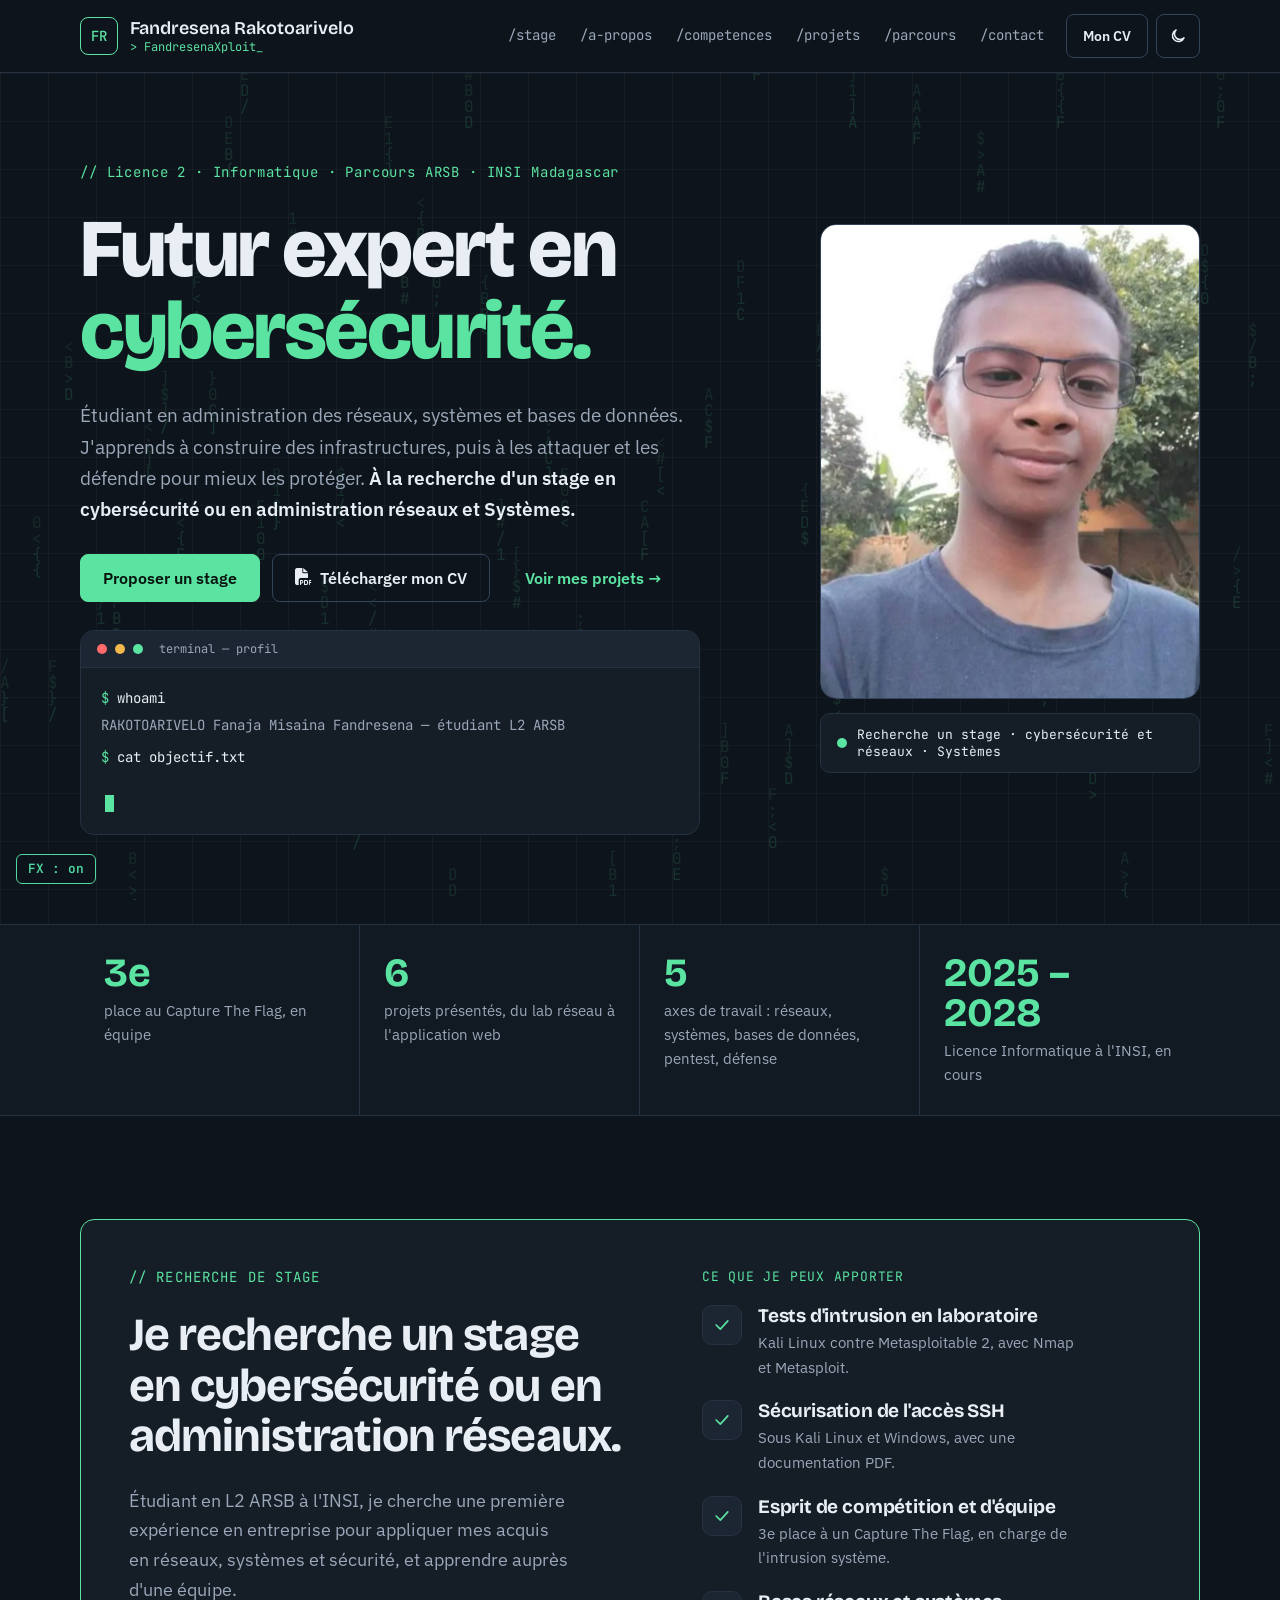
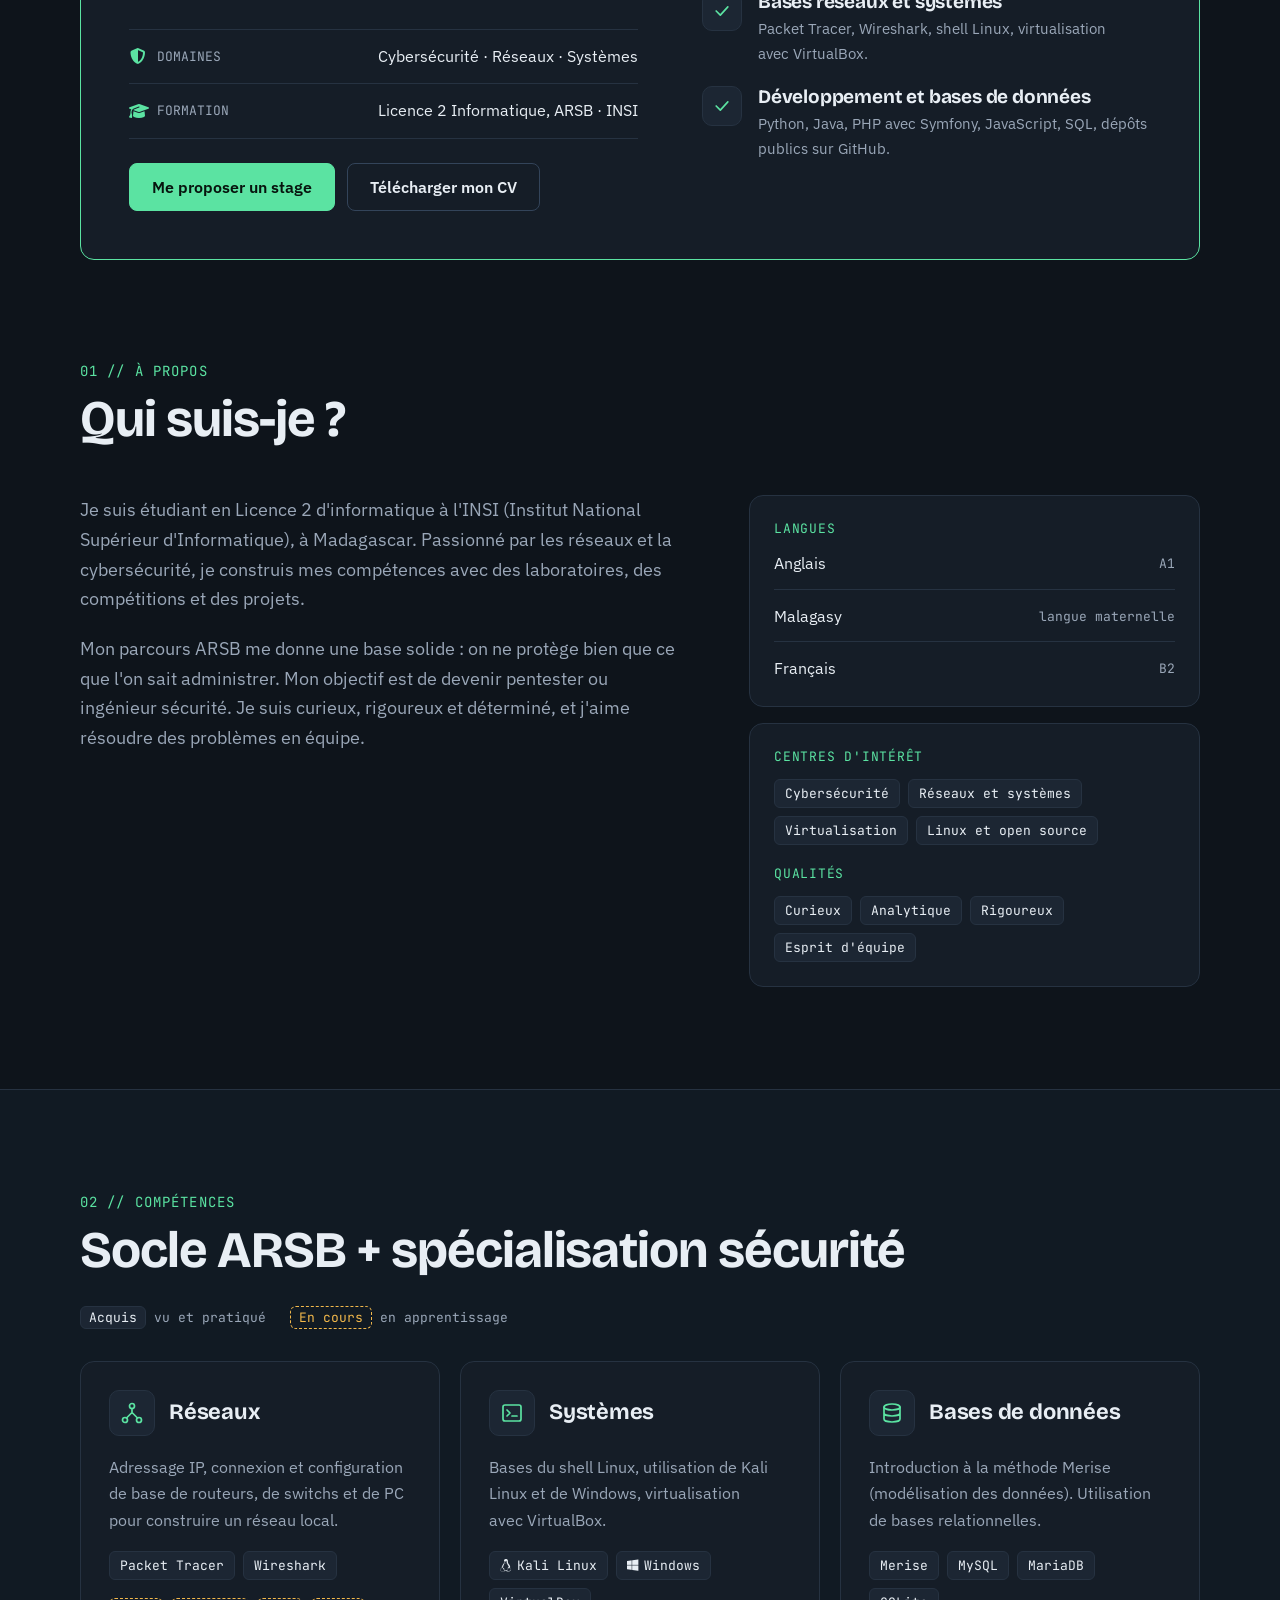
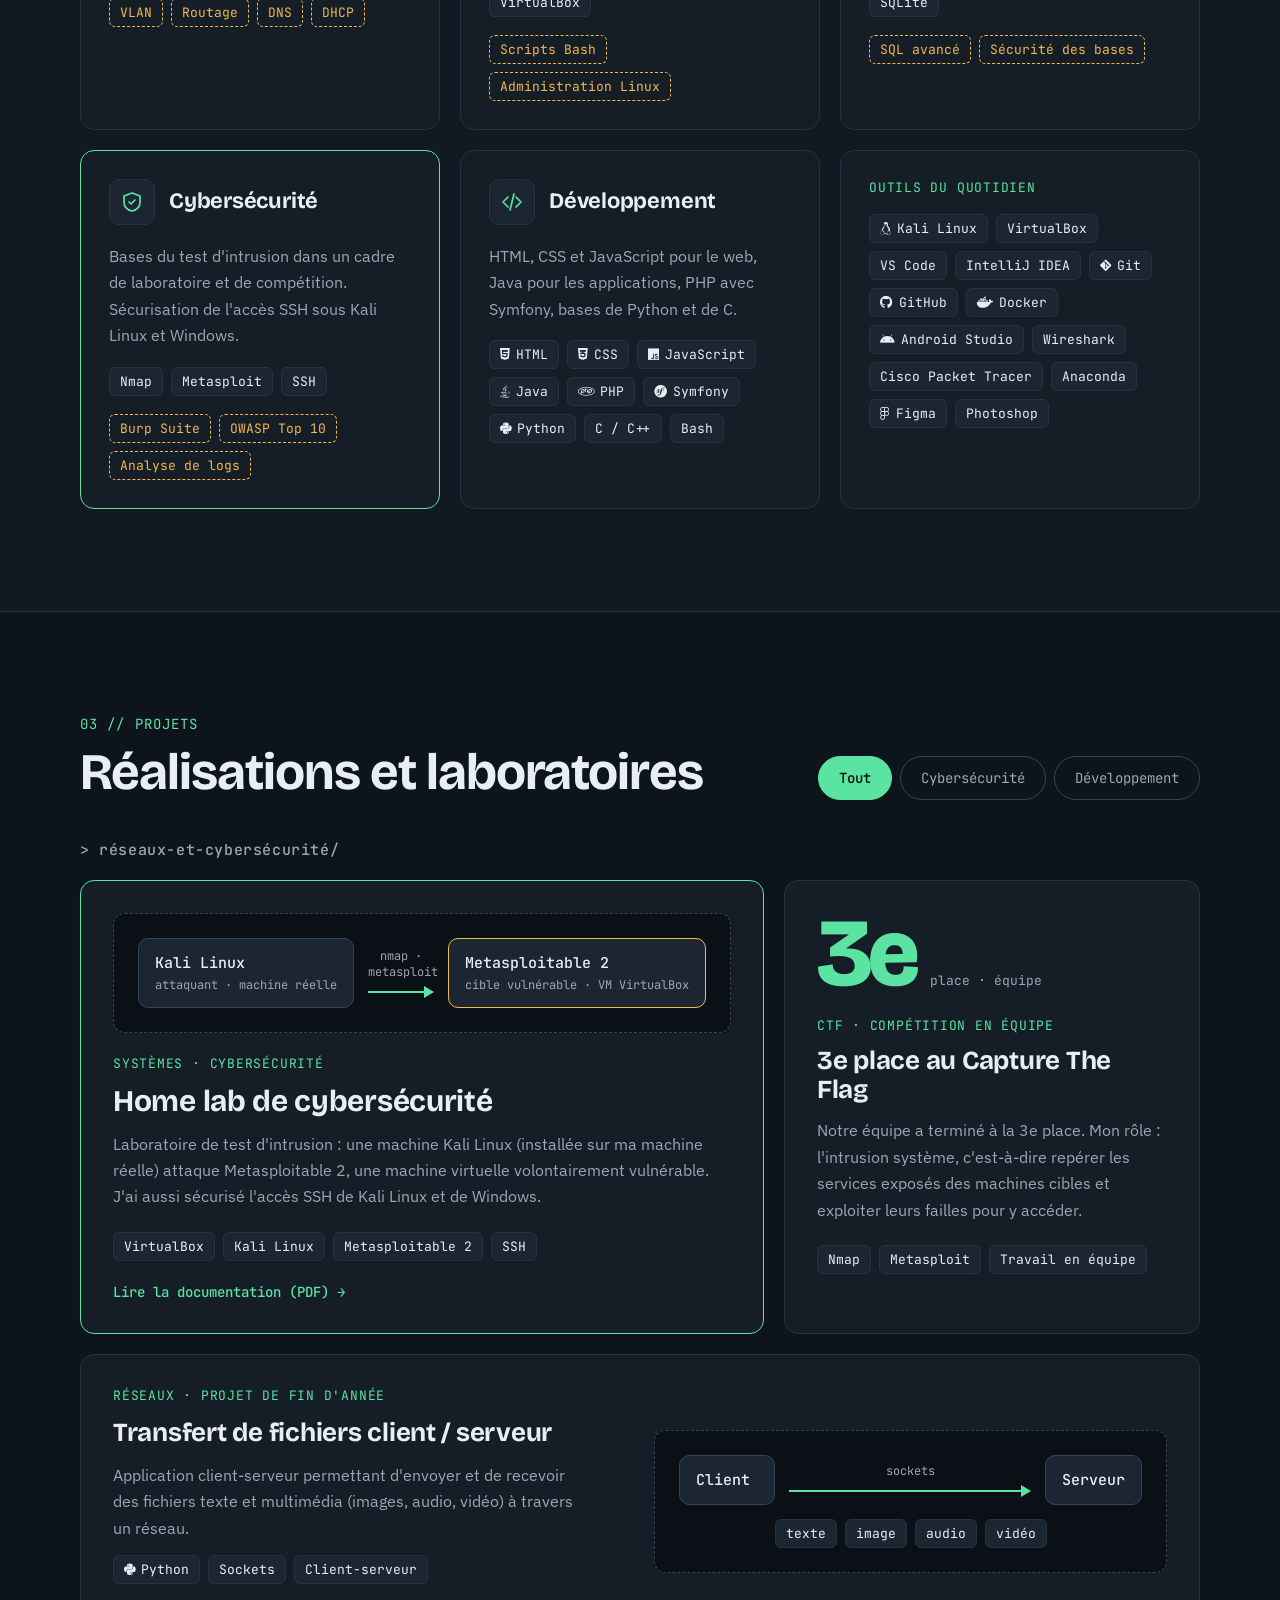
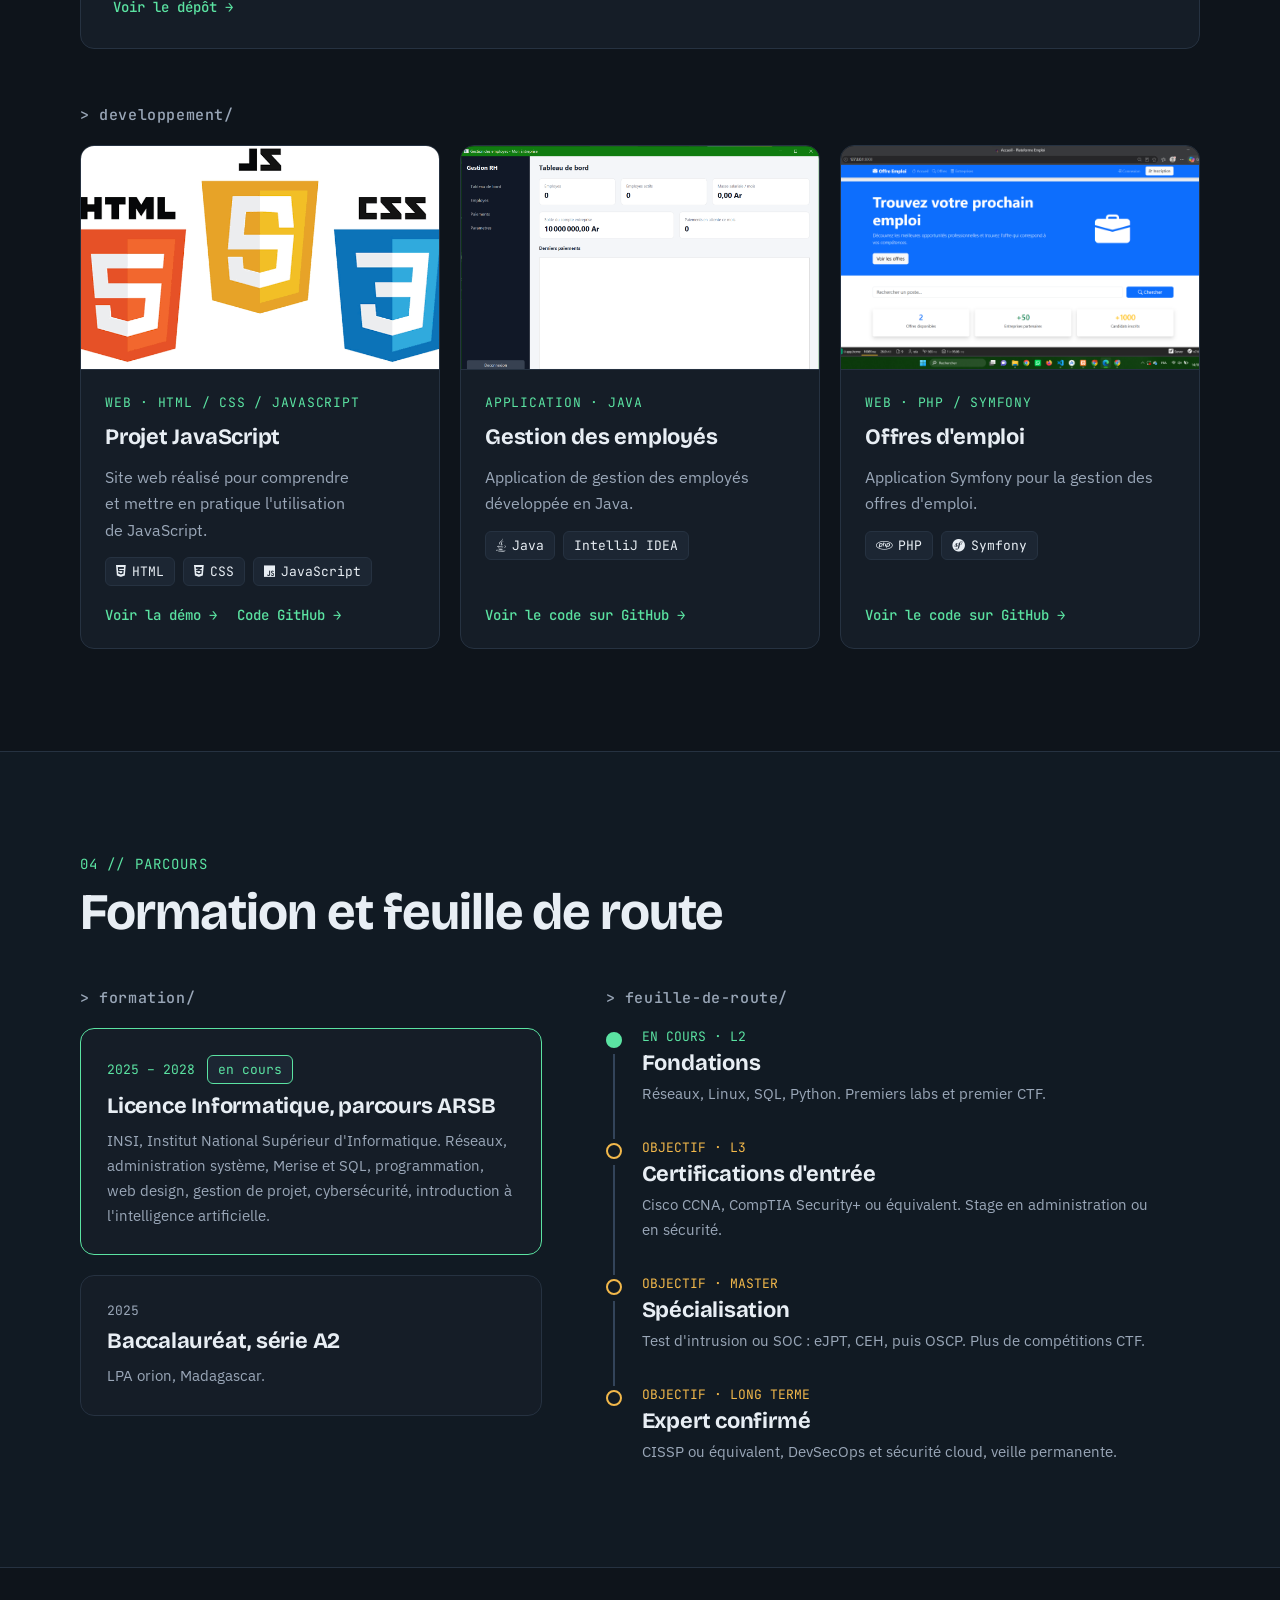
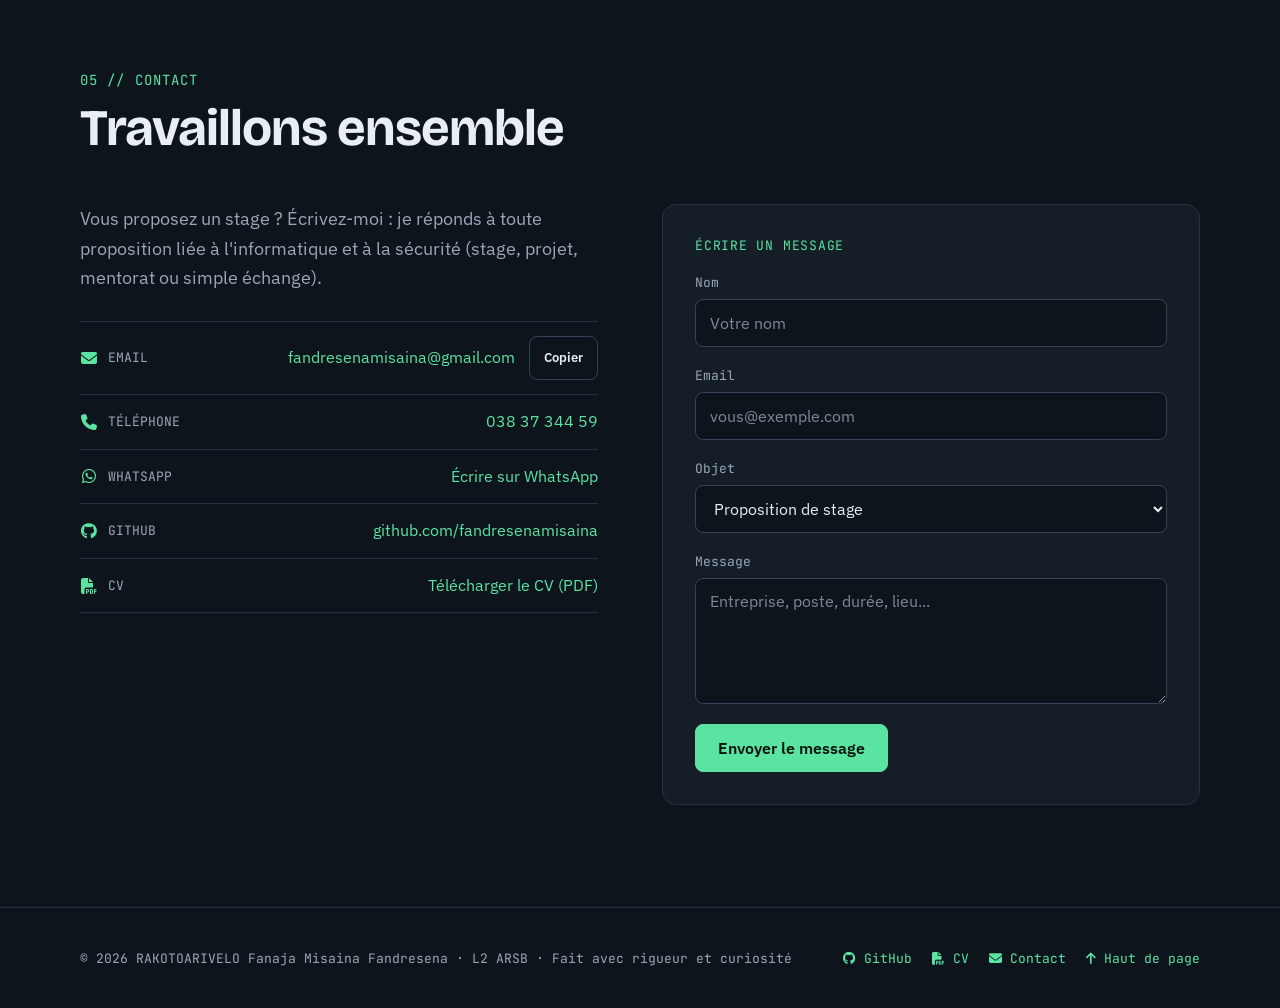
==== commit 31a66a8a: "Portfolio" ====
--- a/index.html
+++ b/index.html
@@ -703,7 +703,7 @@
                     </div>
 
                     <!-- Formulaire géré par Netlify Forms (actif uniquement quand le site est hébergé sur Netlify) -->
-                    <form class="card contact-r" name="contact" method="POST" action="/merci.html" data-netlify="true"
+                    <form class="card contact-r" name="contact" method="POST" action="merci.html" data-netlify="true"
                         netlify-honeypot="bot-field">
                         <input type="hidden" name="form-name" value="contact">
                         <div class="kick">ÉCRIRE UN MESSAGE</div>
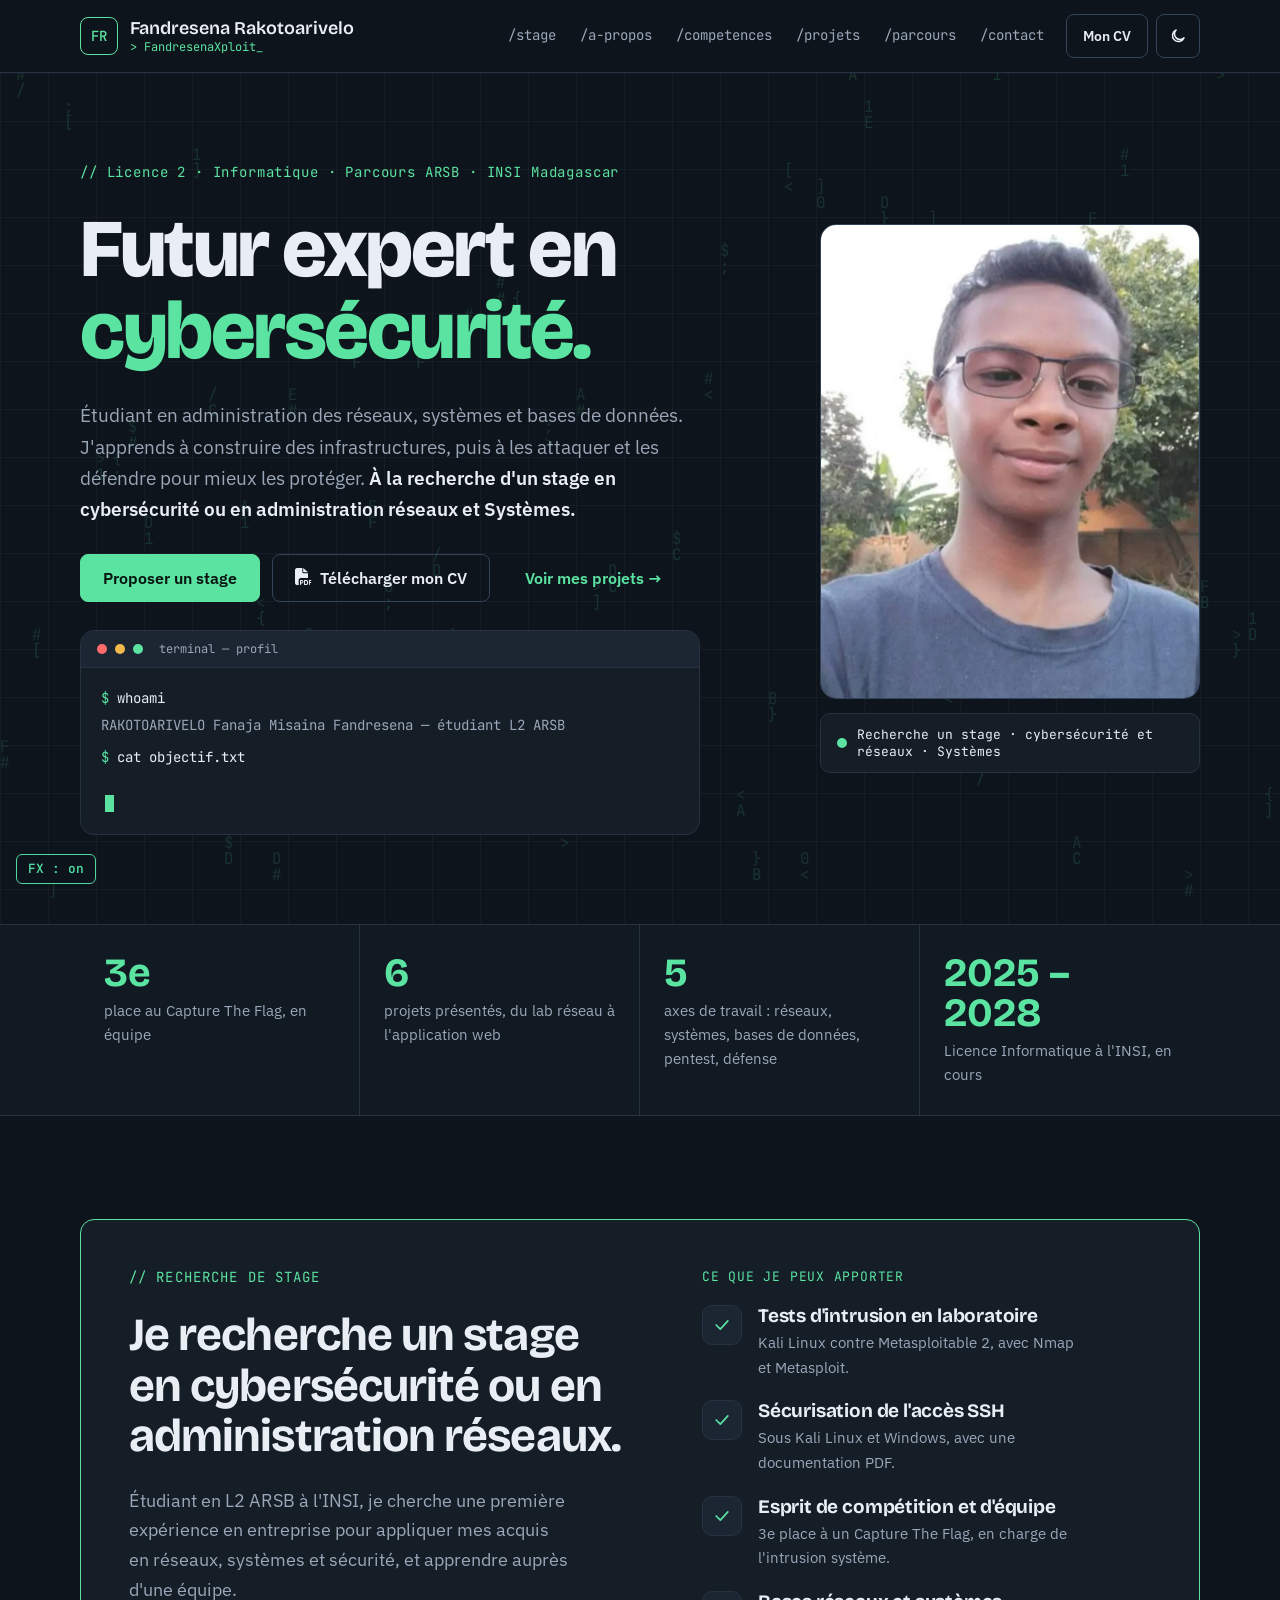
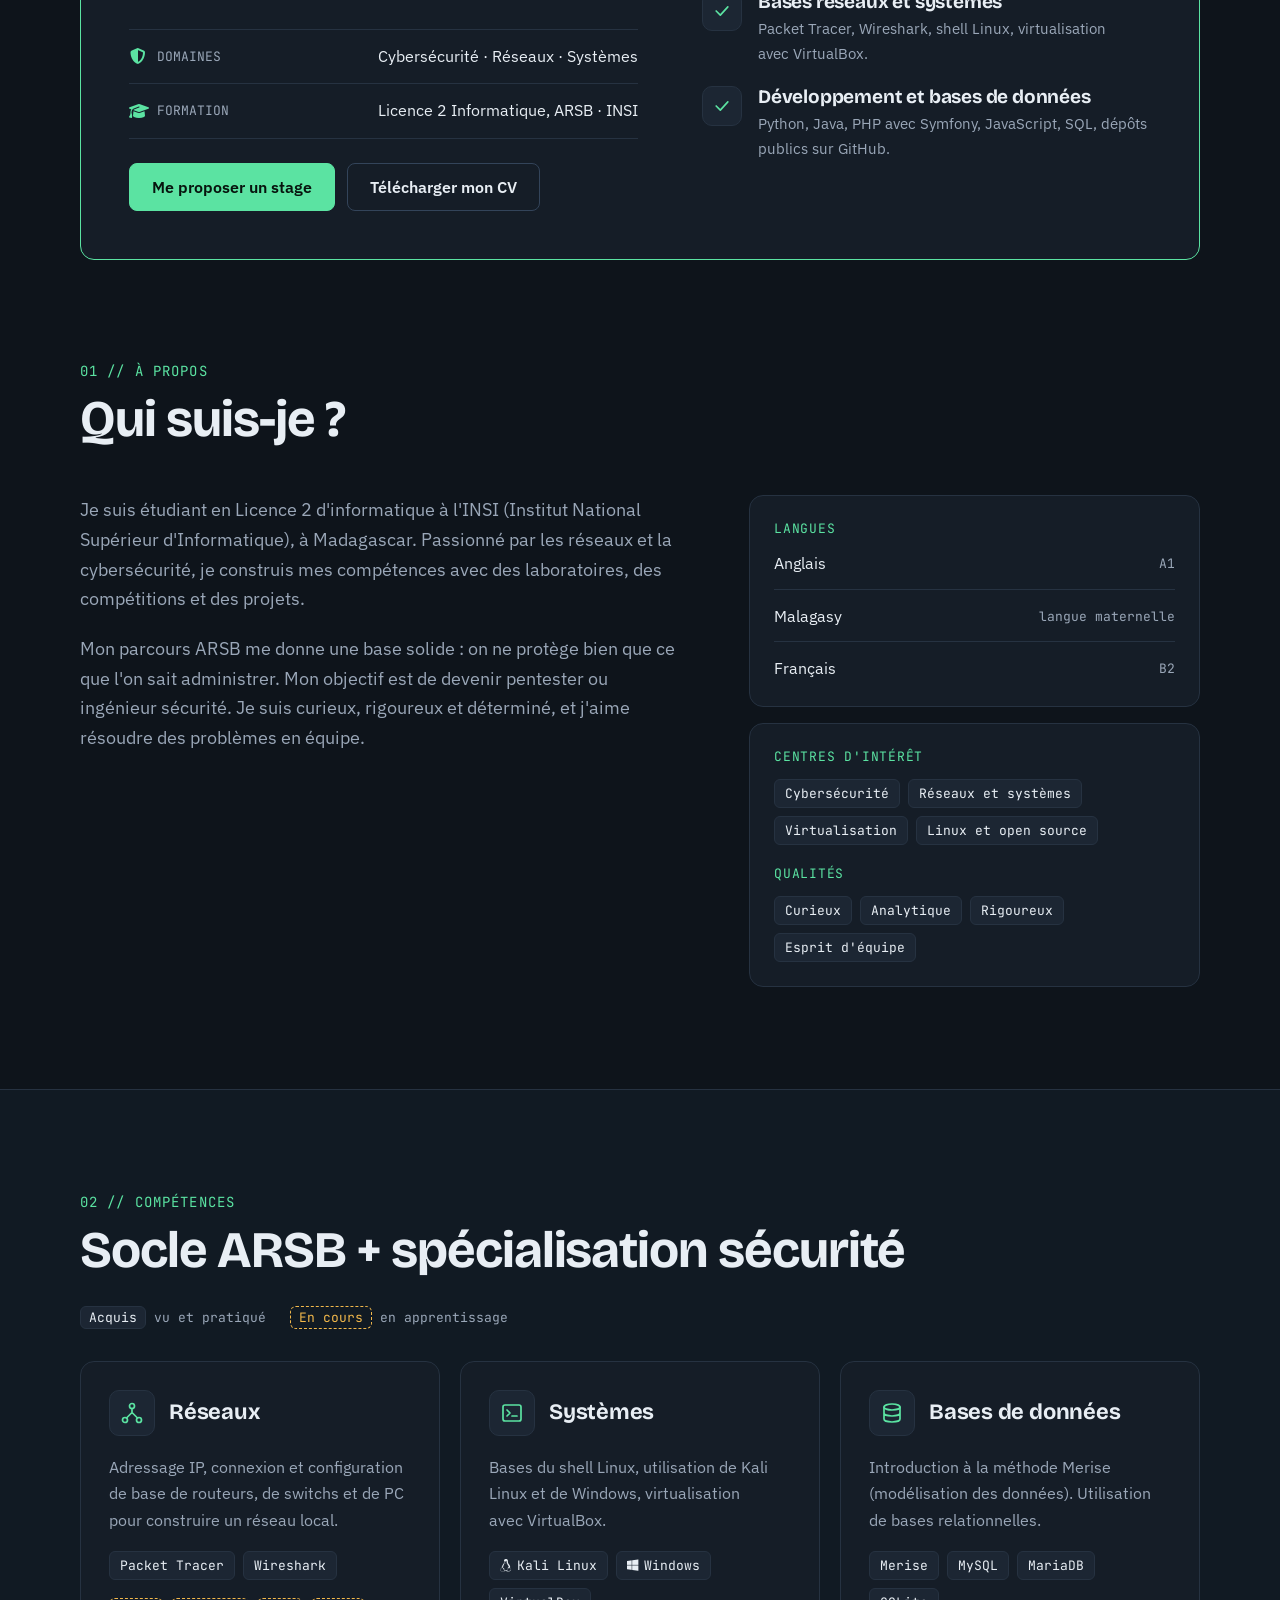
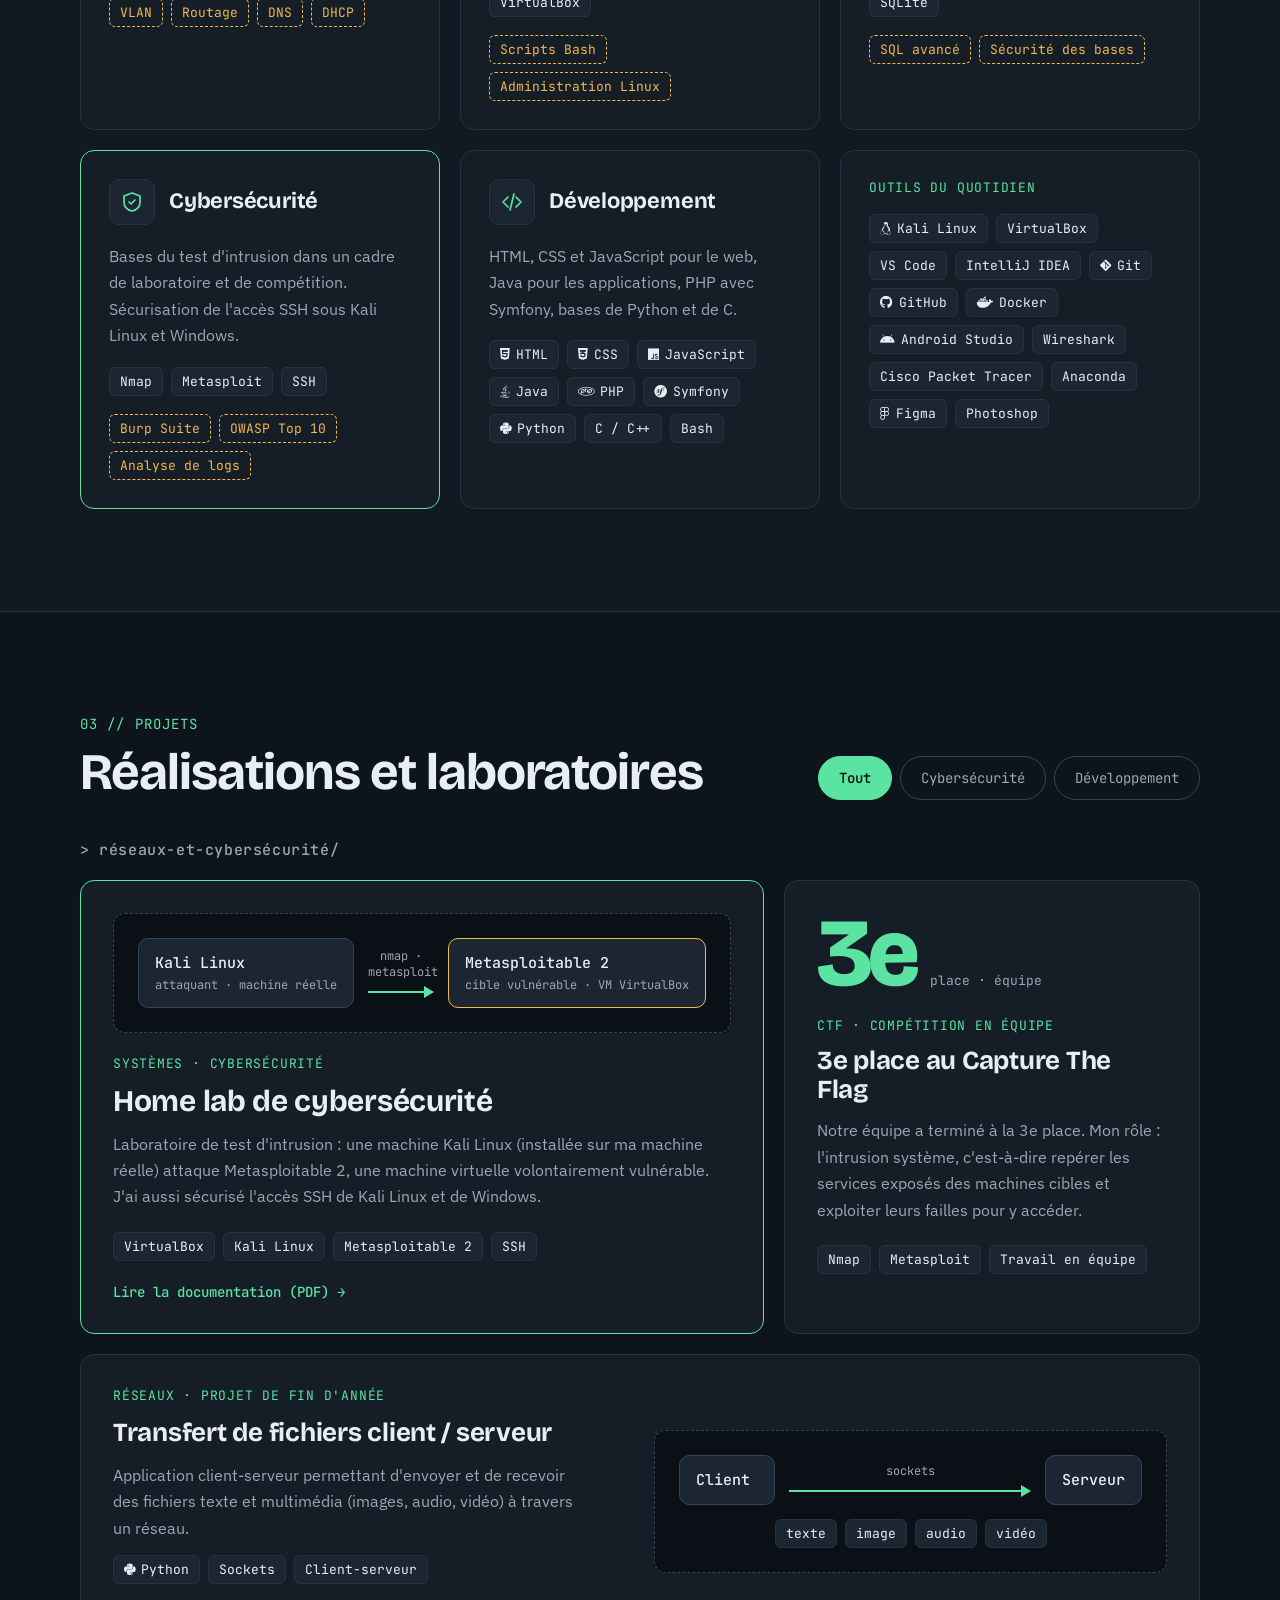
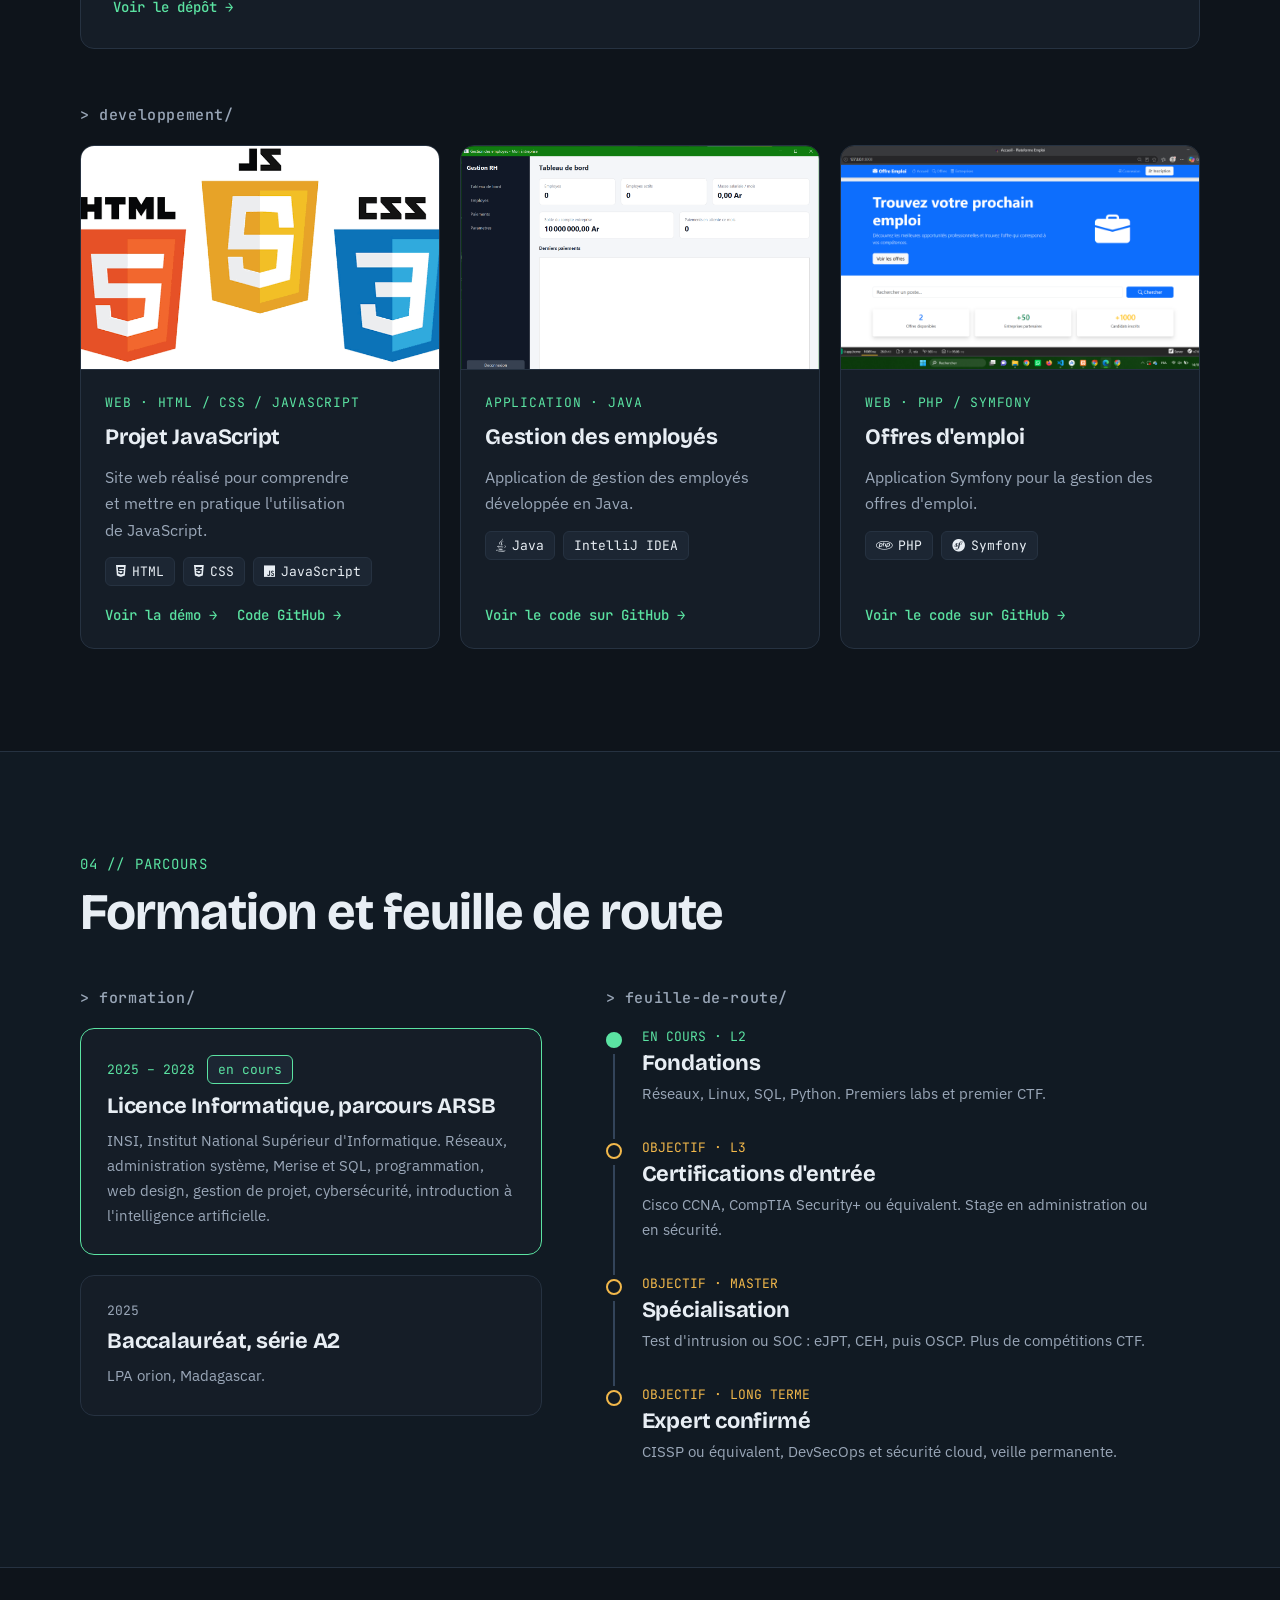
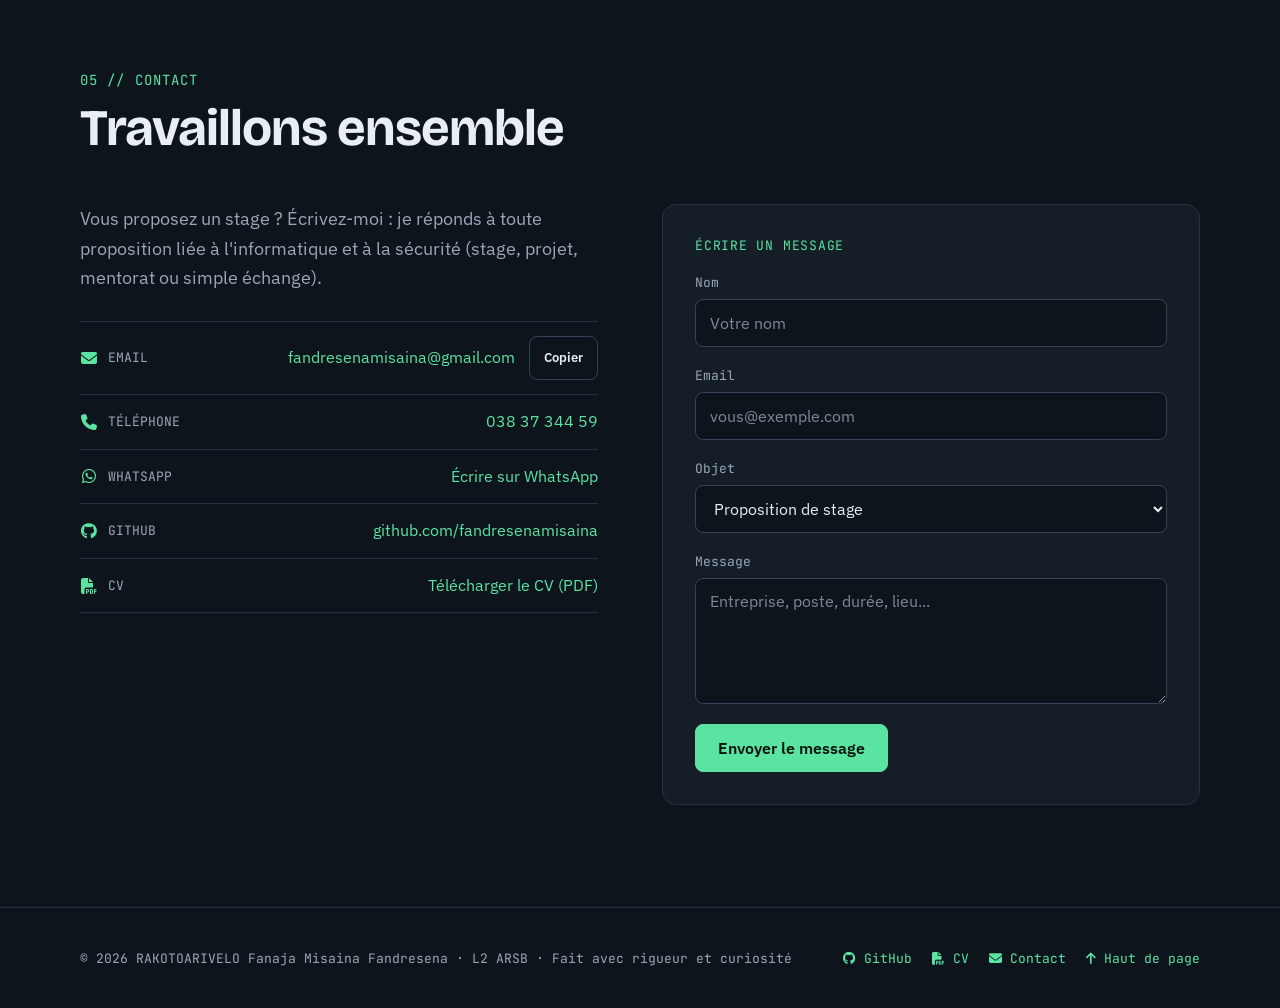
==== commit f22299c9: "modification" ====
--- a/index.html
+++ b/index.html
@@ -751,6 +751,7 @@
     <script src="js/cyber.js" defer></script>
     <script src="js/reveal.js" defer></script>
     <script src="js/fx.js" defer></script>
+    <script src="js/contact.js" defer></script>
 </body>
 
 </html>
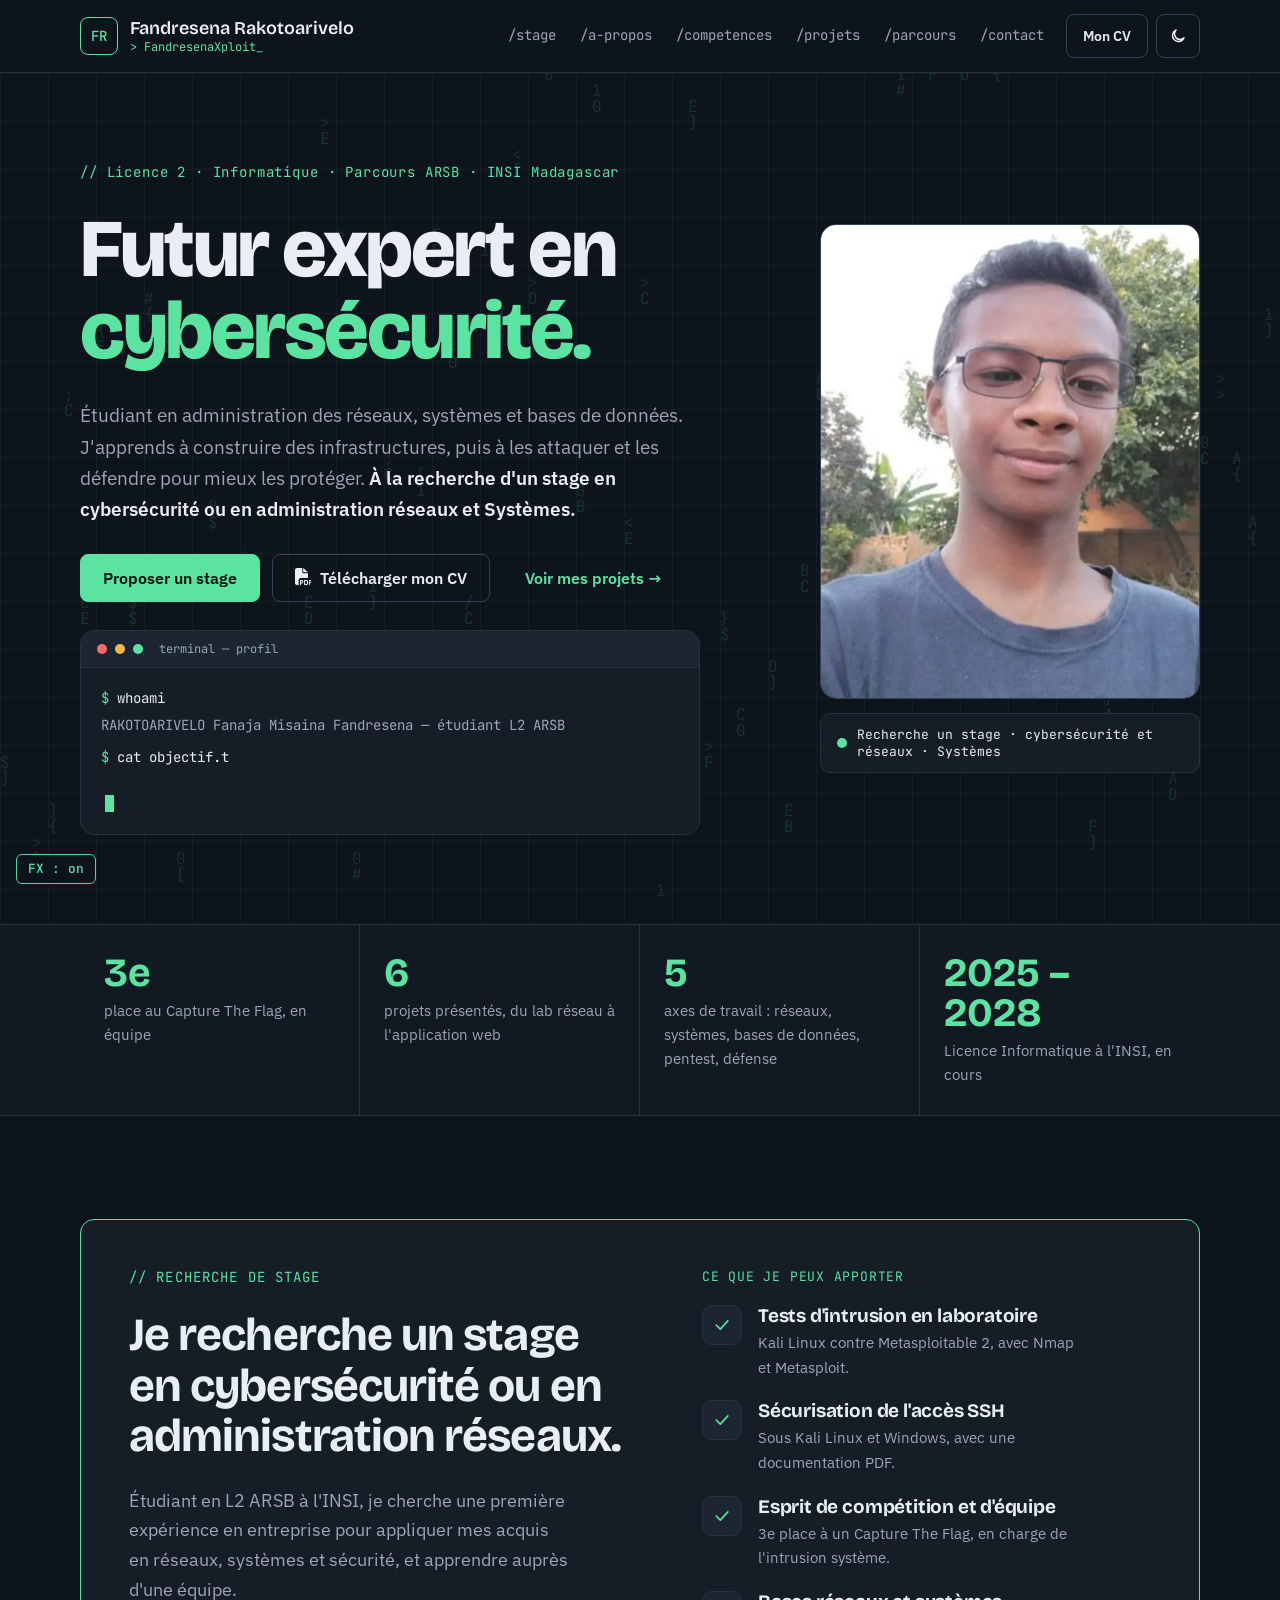
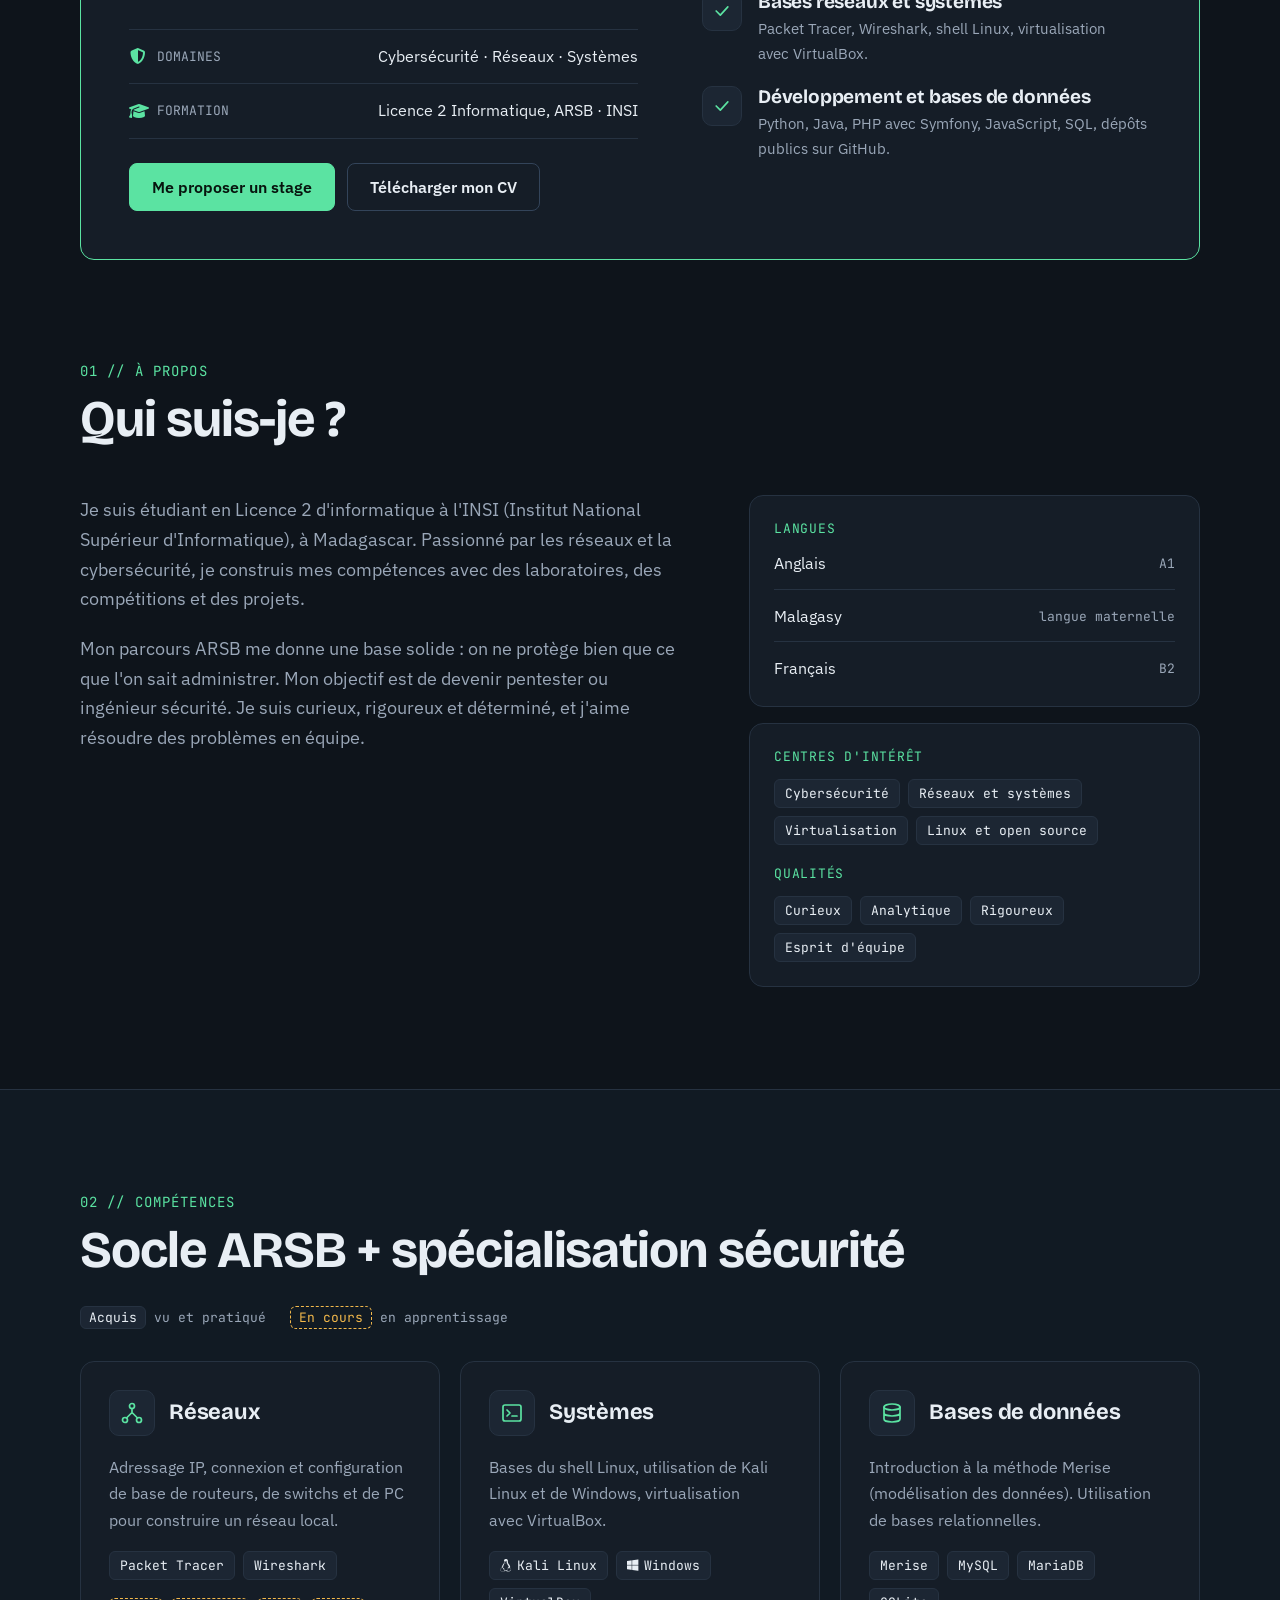
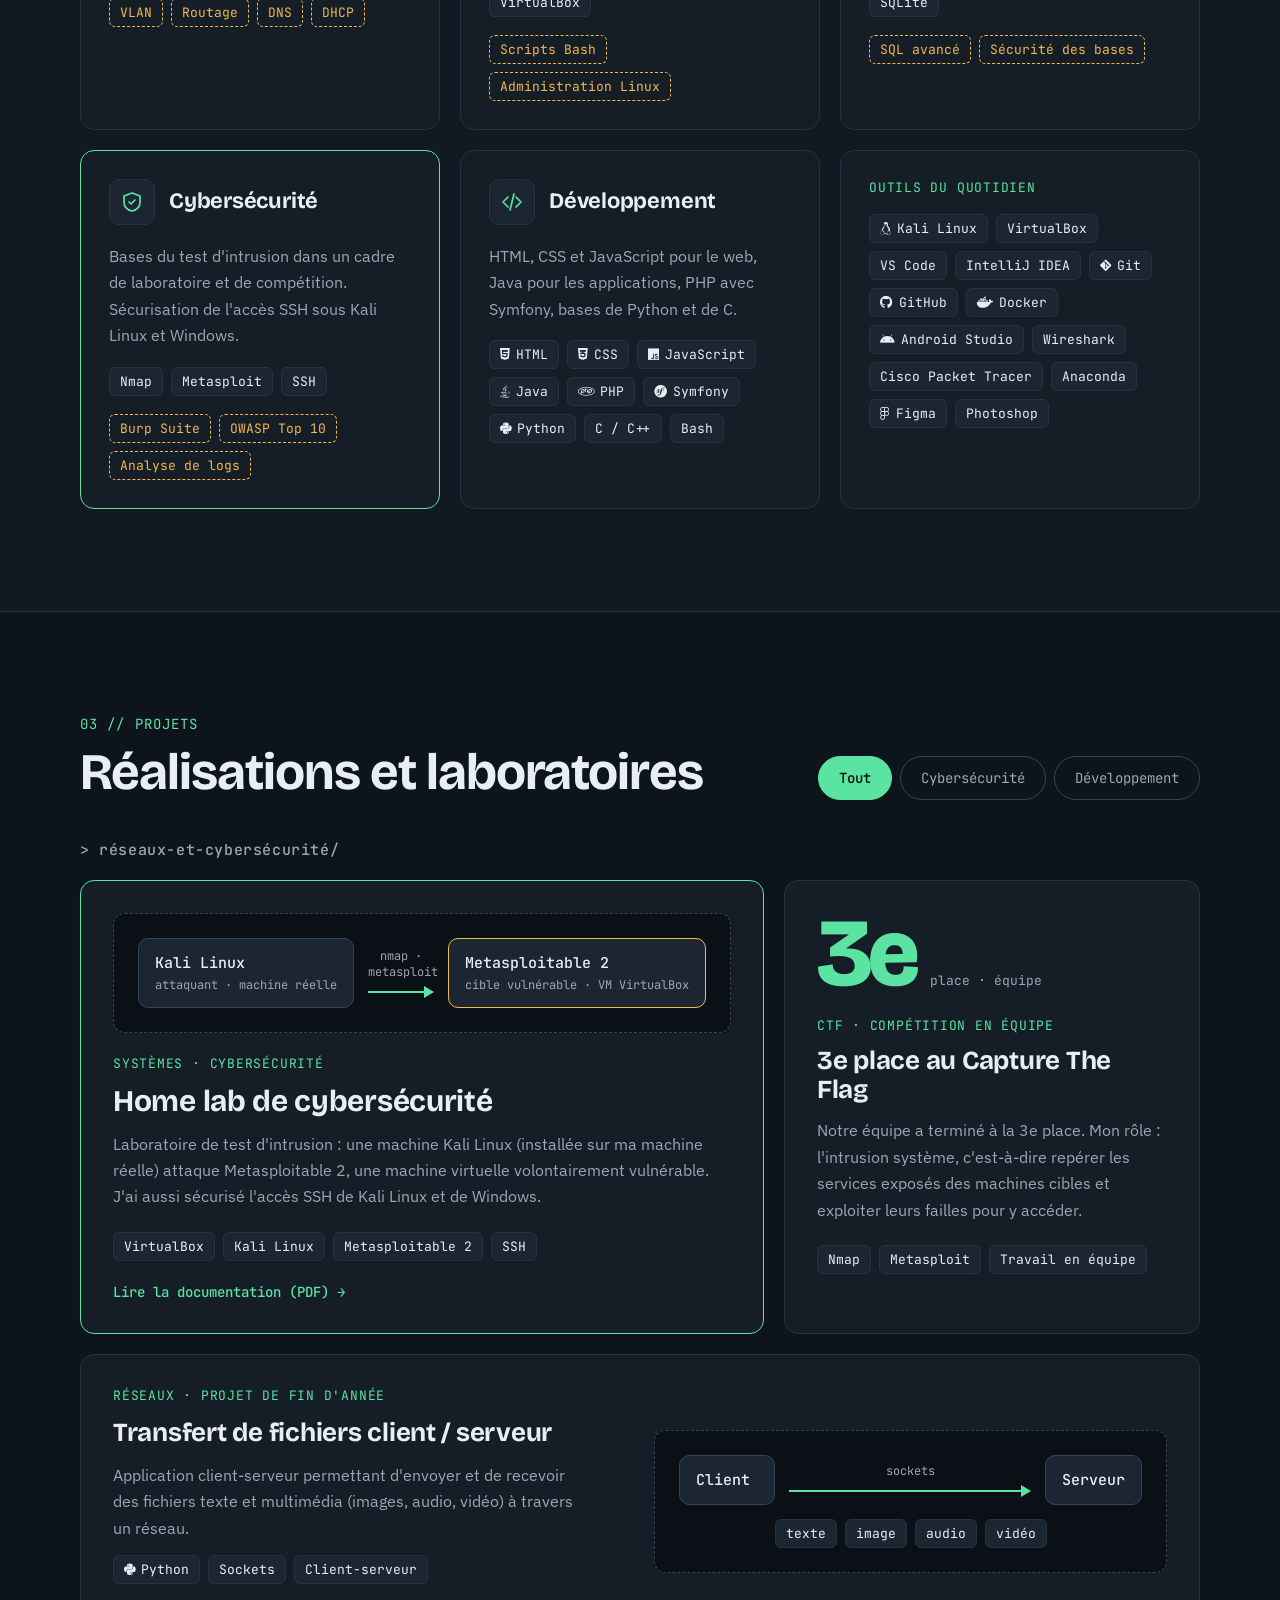
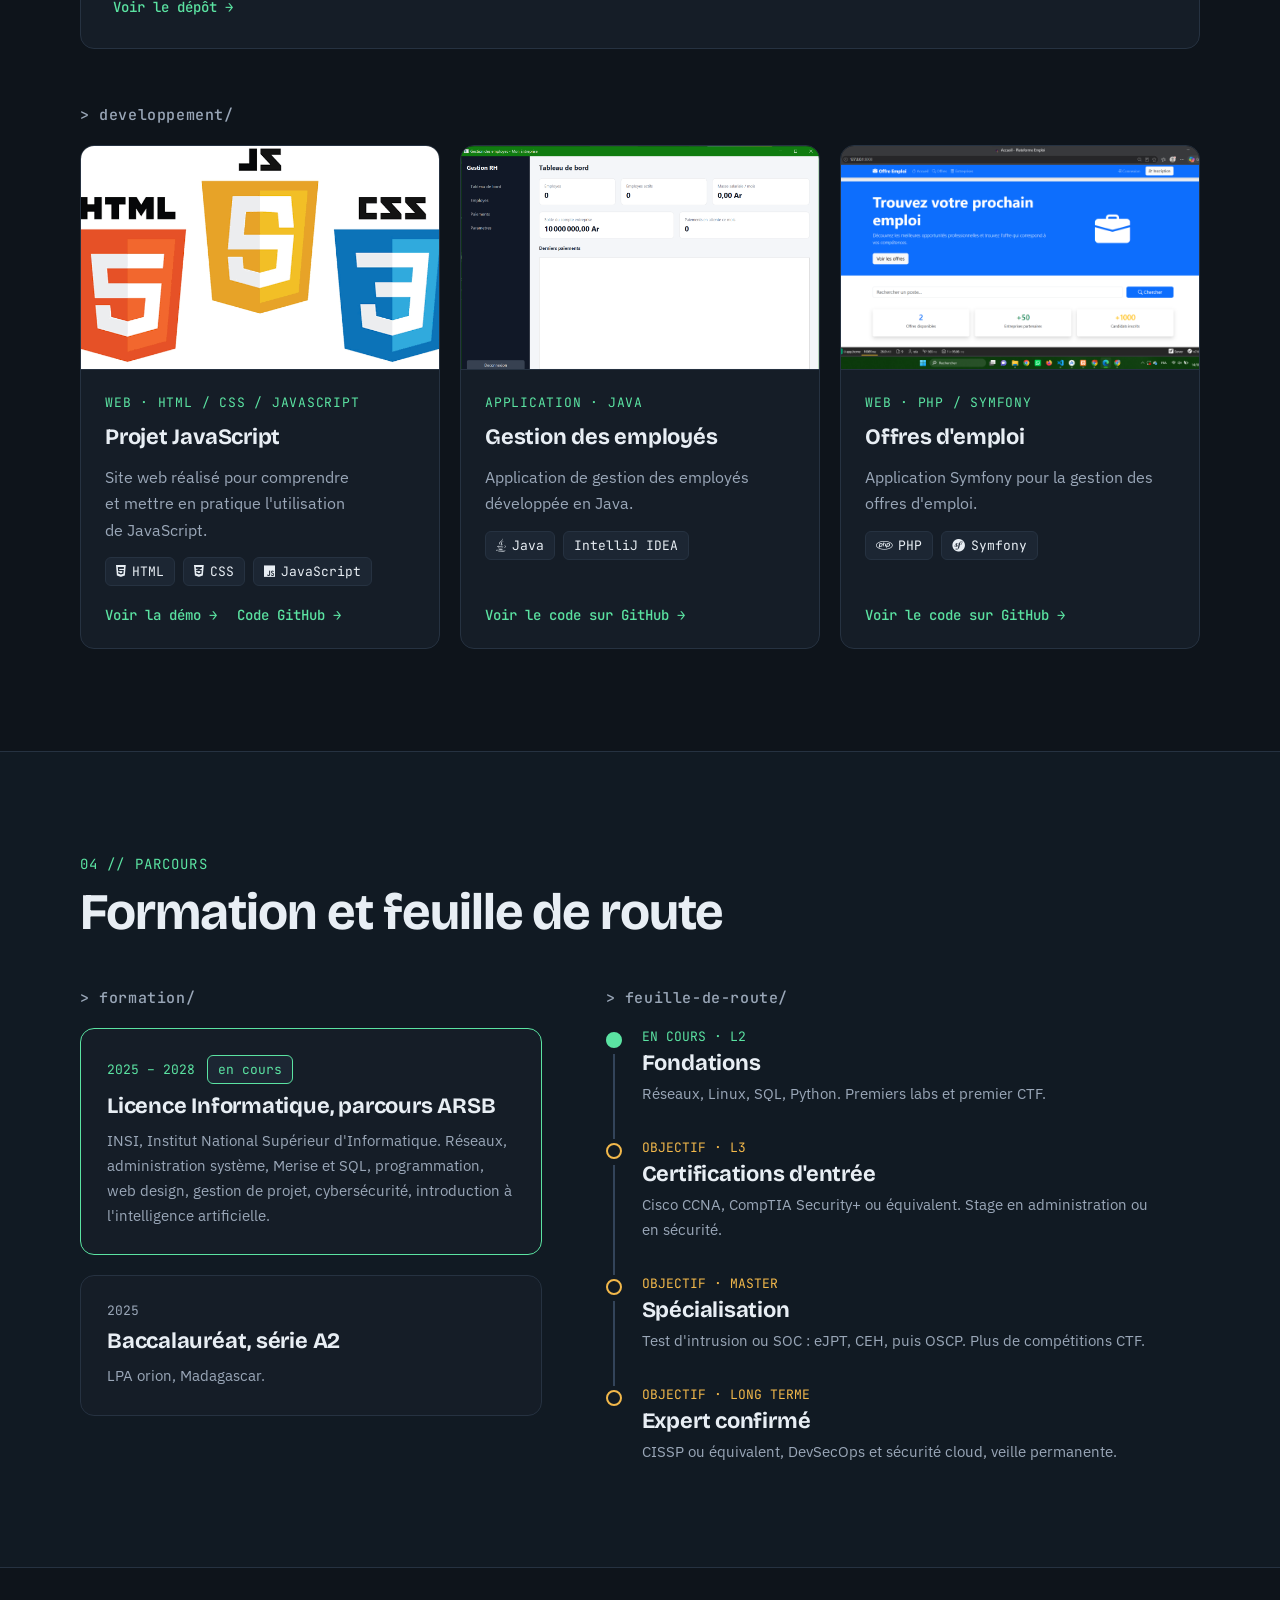
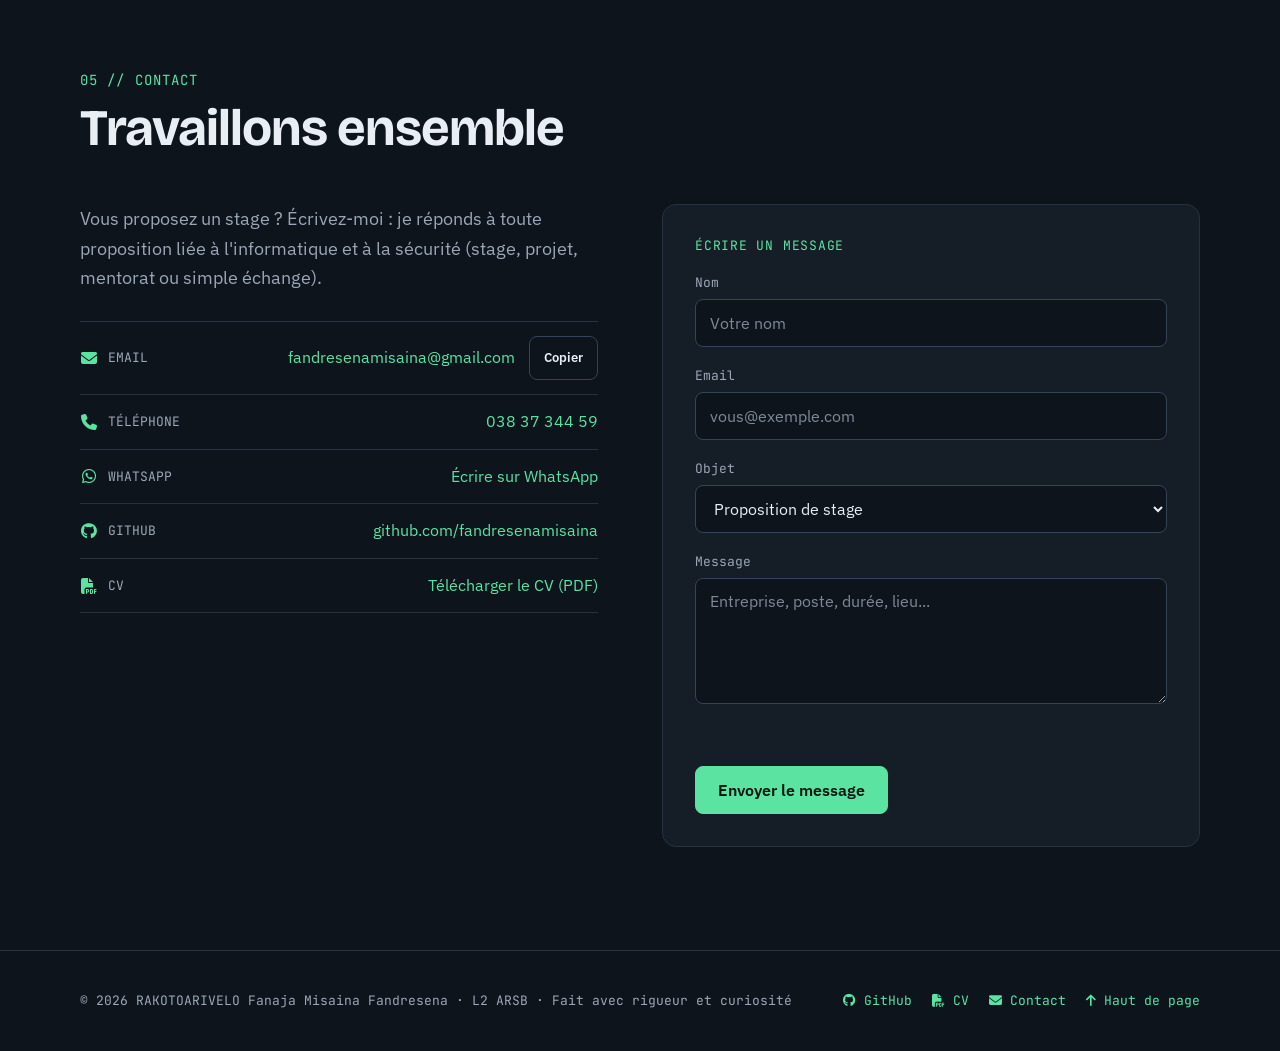
==== commit be5e49b4: "modification" ====
--- a/index.html
+++ b/index.html
@@ -703,8 +703,8 @@
                     </div>
 
                     <!-- Formulaire géré par Netlify Forms (actif uniquement quand le site est hébergé sur Netlify) -->
-                    <form class="card contact-r" name="contact" method="POST" action="merci.html" data-netlify="true"
-                        netlify-honeypot="bot-field">
+                    <form id="contactForm" class="card contact-r" name="contact" method="POST" action="merci.html"
+                        data-netlify="true" netlify-honeypot="bot-field" aria-describedby="formStatus">
                         <input type="hidden" name="form-name" value="contact">
                         <div class="kick">ÉCRIRE UN MESSAGE</div>
                         <p class="bot"><label>Ne pas remplir : <input name="bot-field" tabindex="-1"
@@ -725,6 +725,7 @@
                         <div class="field-wrap"><label for="f-msg">Message</label><textarea class="field" id="f-msg"
                                 name="message" rows="5" required
                                 placeholder="Entreprise, poste, durée, lieu..."></textarea></div>
+                        <p id="formStatus" class="form-status" role="status" aria-live="polite"></p>
                         <button type="submit" class="btn btn-p" style="align-self:flex-start">Envoyer le
                             message</button>
                     </form>
--- a/css/folio.css
+++ b/css/folio.css
@@ -361,6 +361,9 @@
 .field::placeholder { color: var(--muted); opacity: .8; }
 textarea.field { resize: vertical; }
 .bot { position: absolute; left: -9999px; }
+.form-status { min-height: 1.6em; font-size: 14px; }
+.form-status.ok { color: var(--accent); }
+.form-status.err { color: var(--amber); }
 
 /* ---------- Pied de page ---------- */
 .site-footer { border-top: 1px solid var(--line); }
